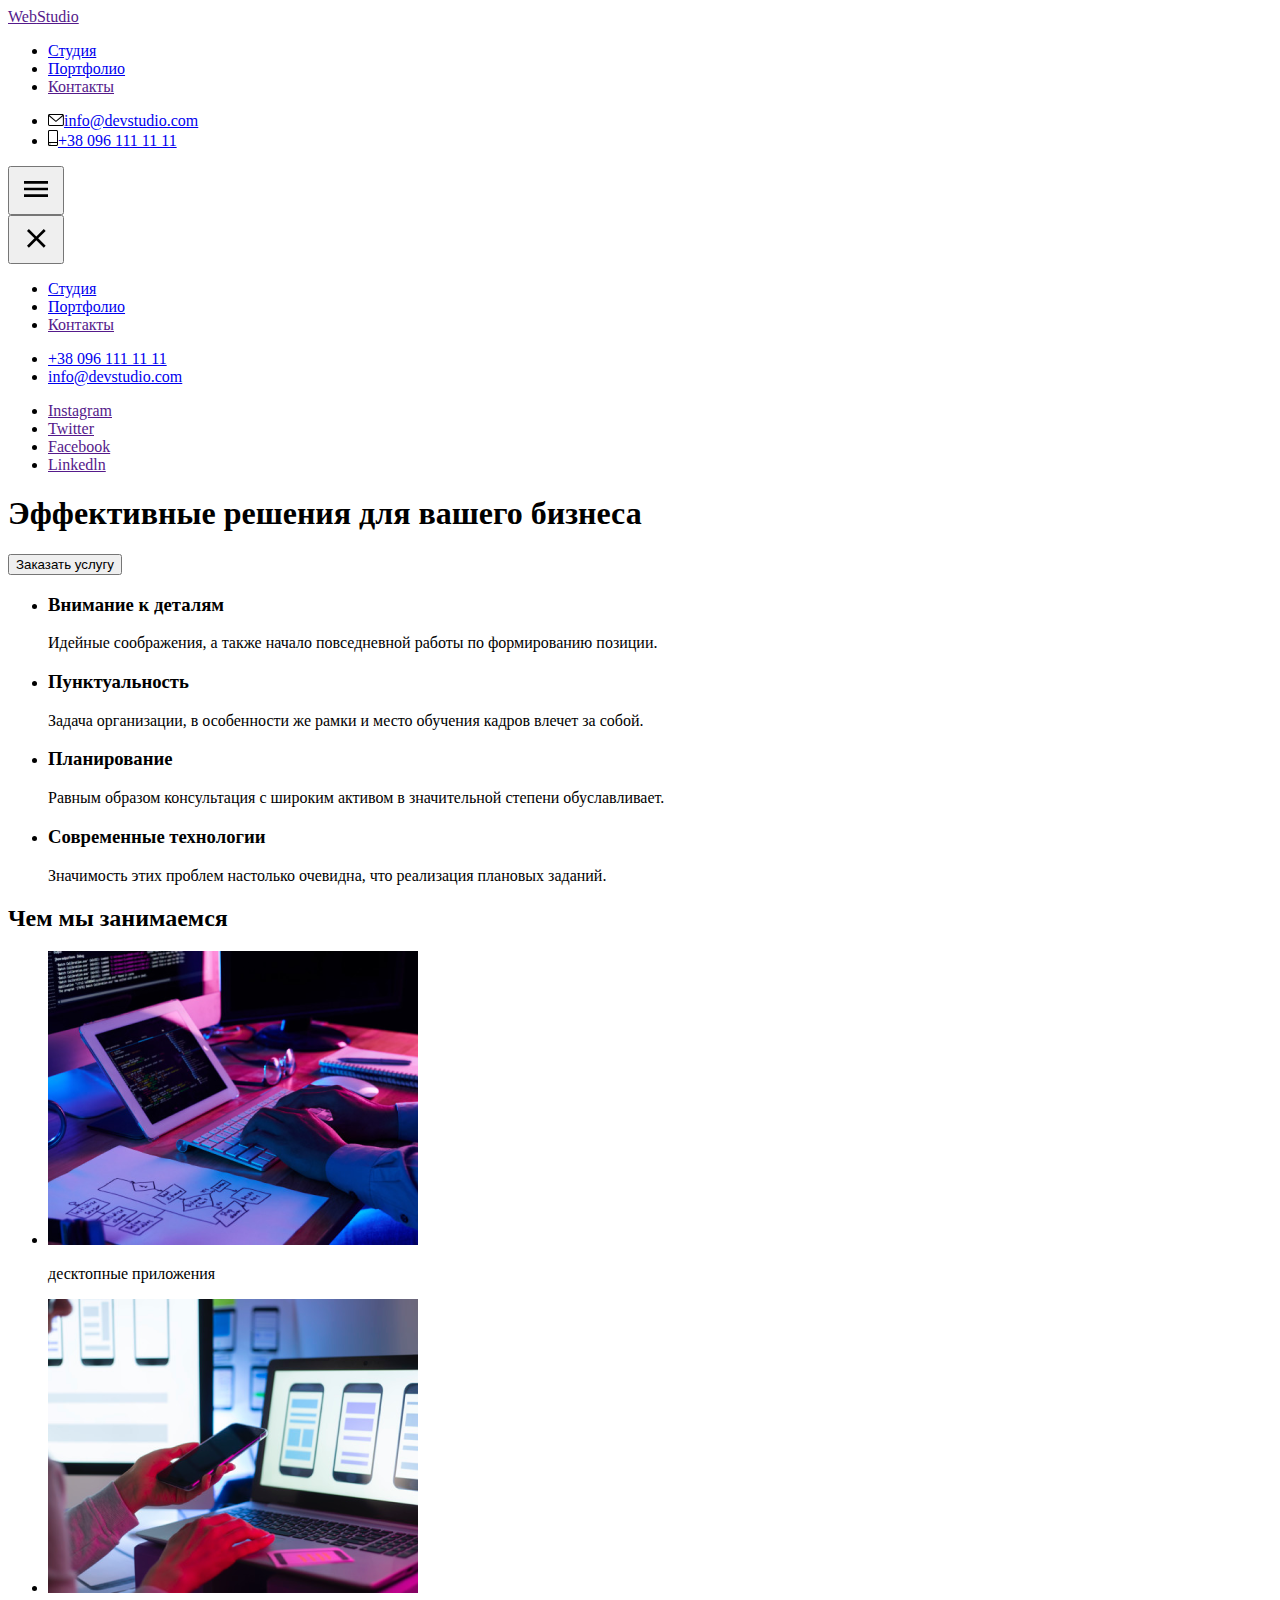
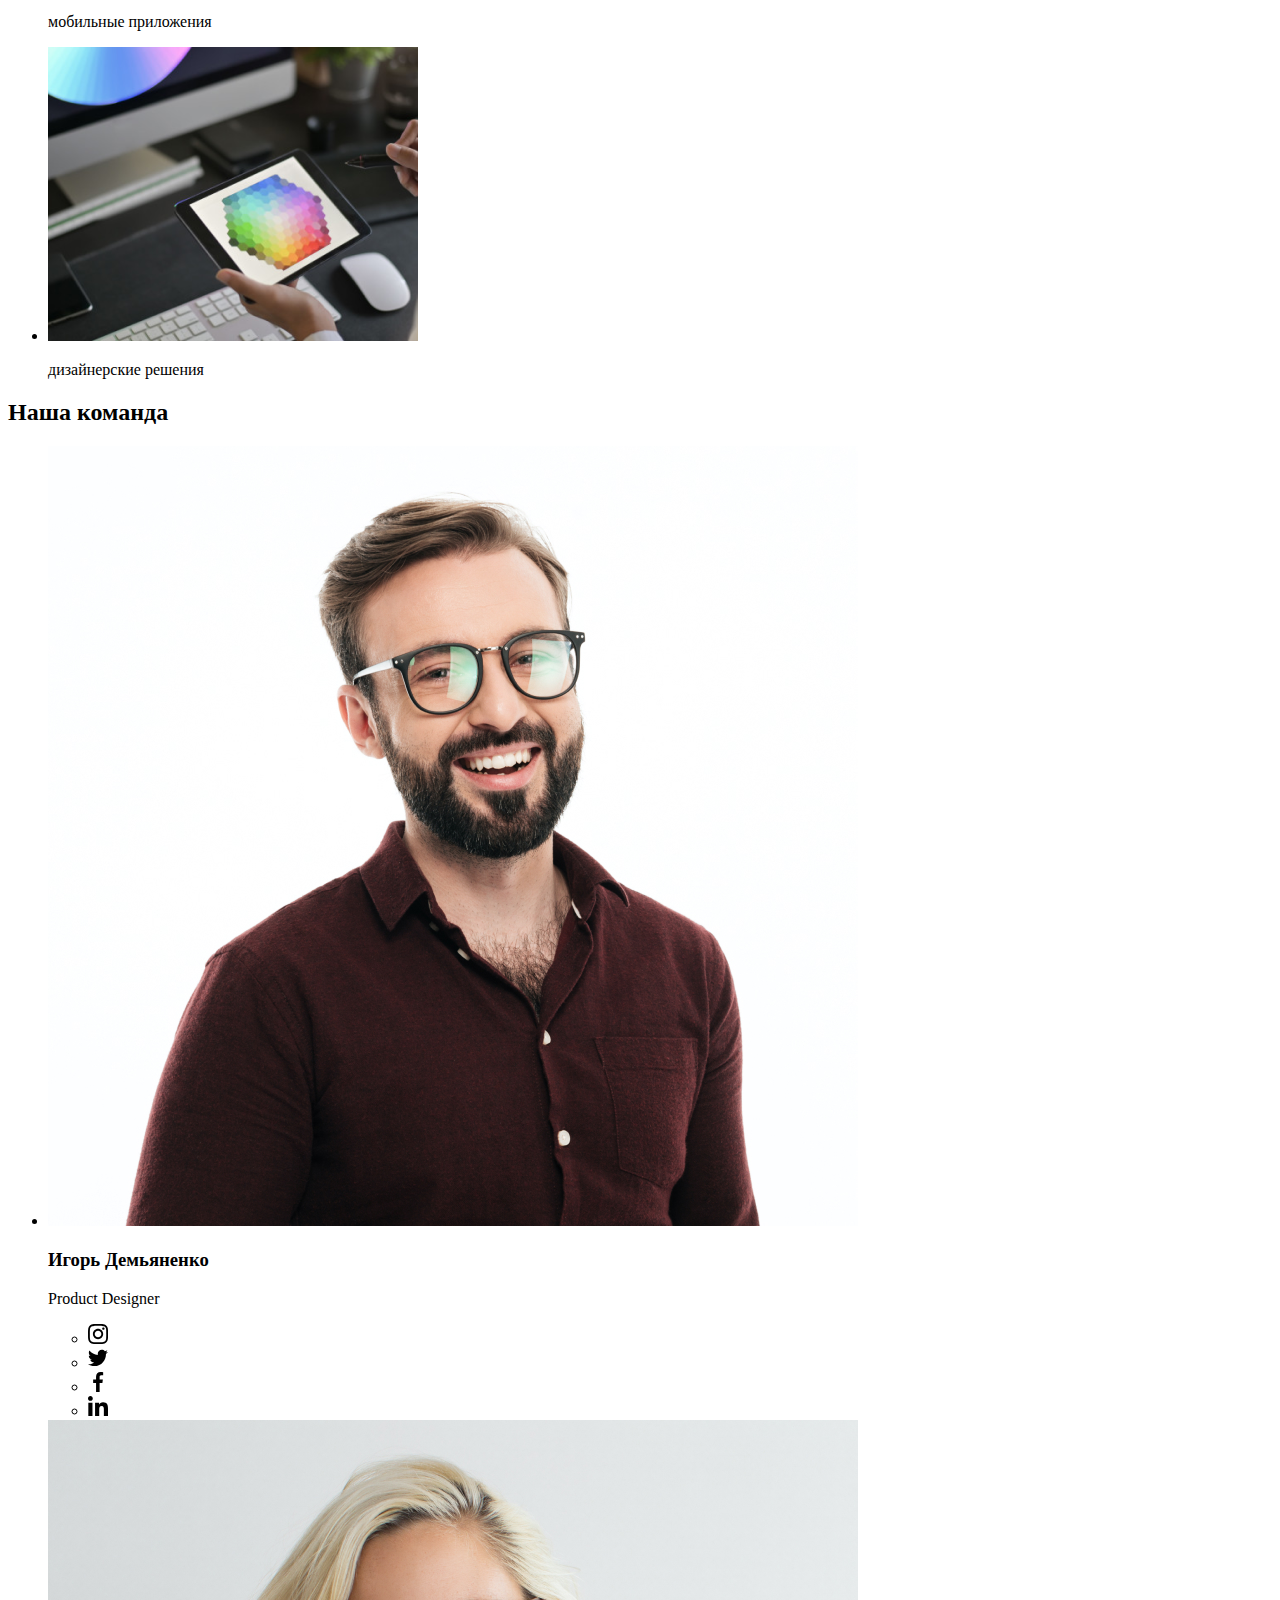
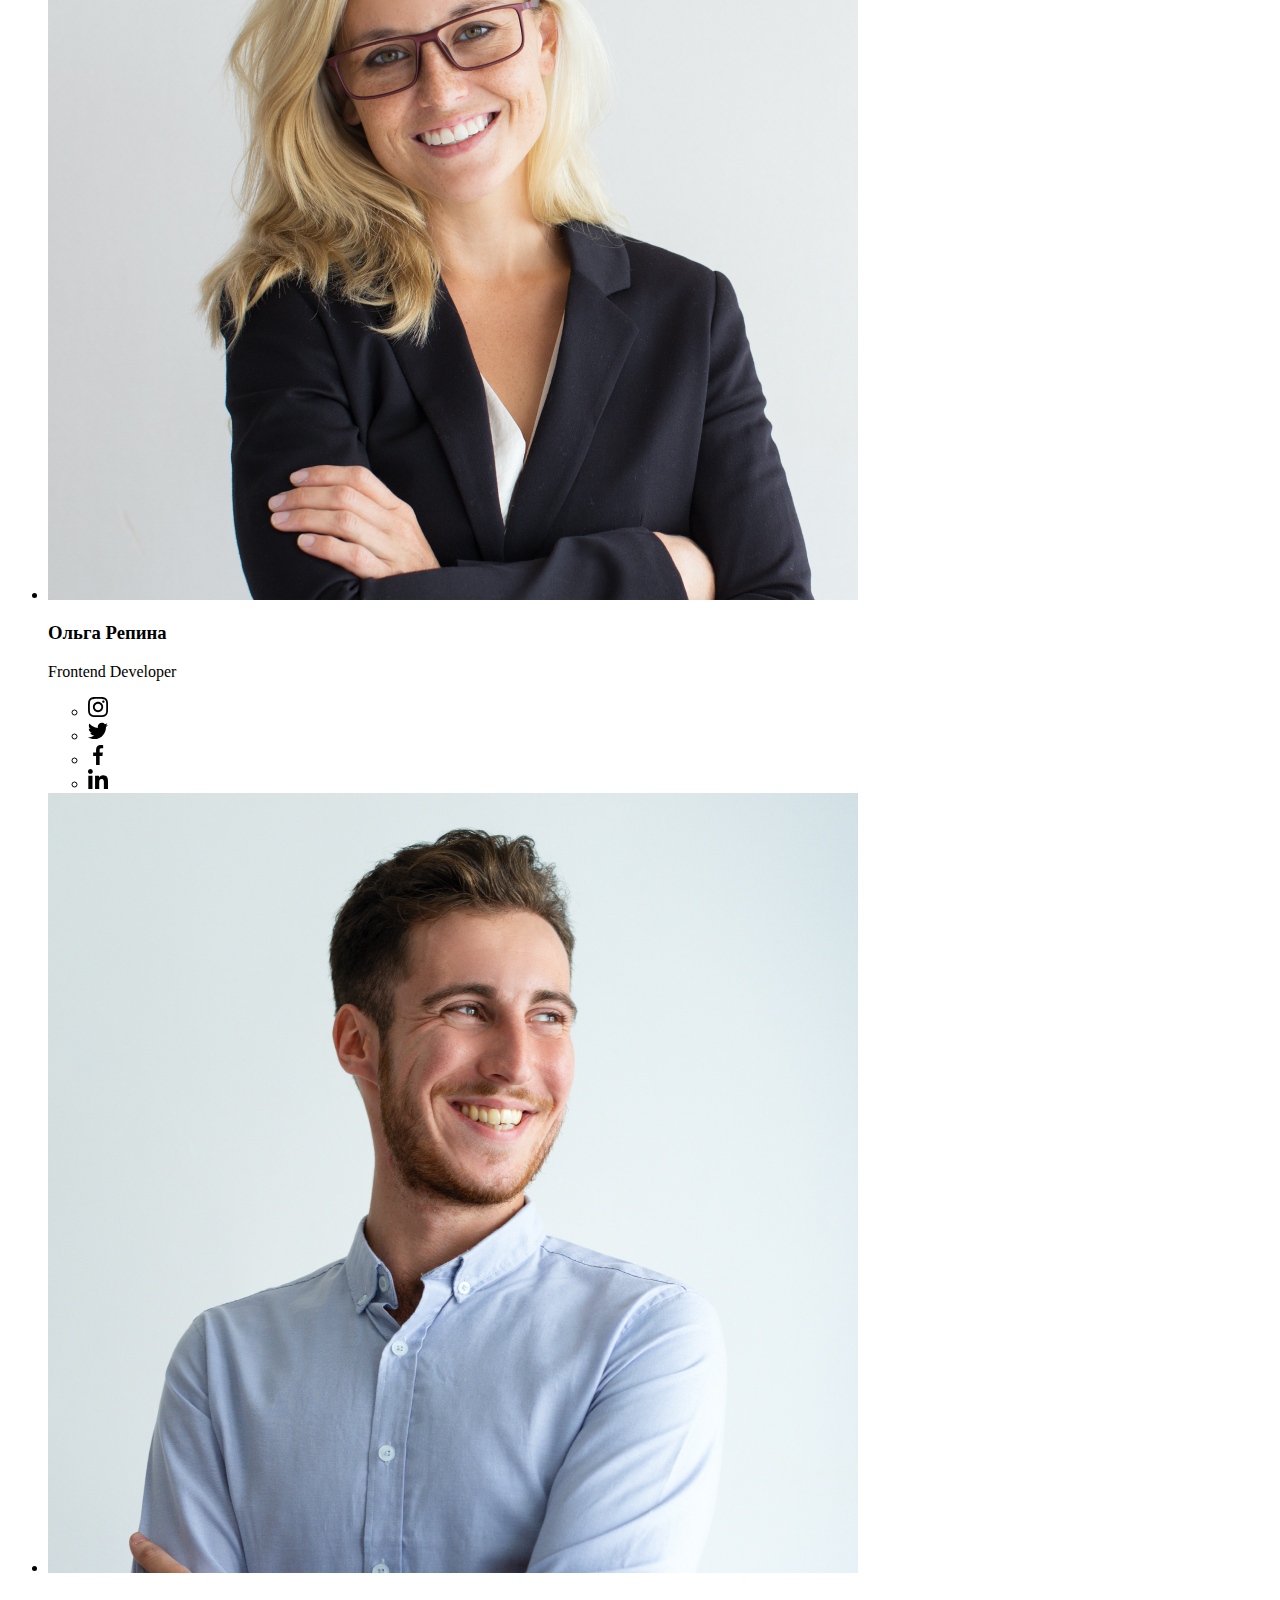
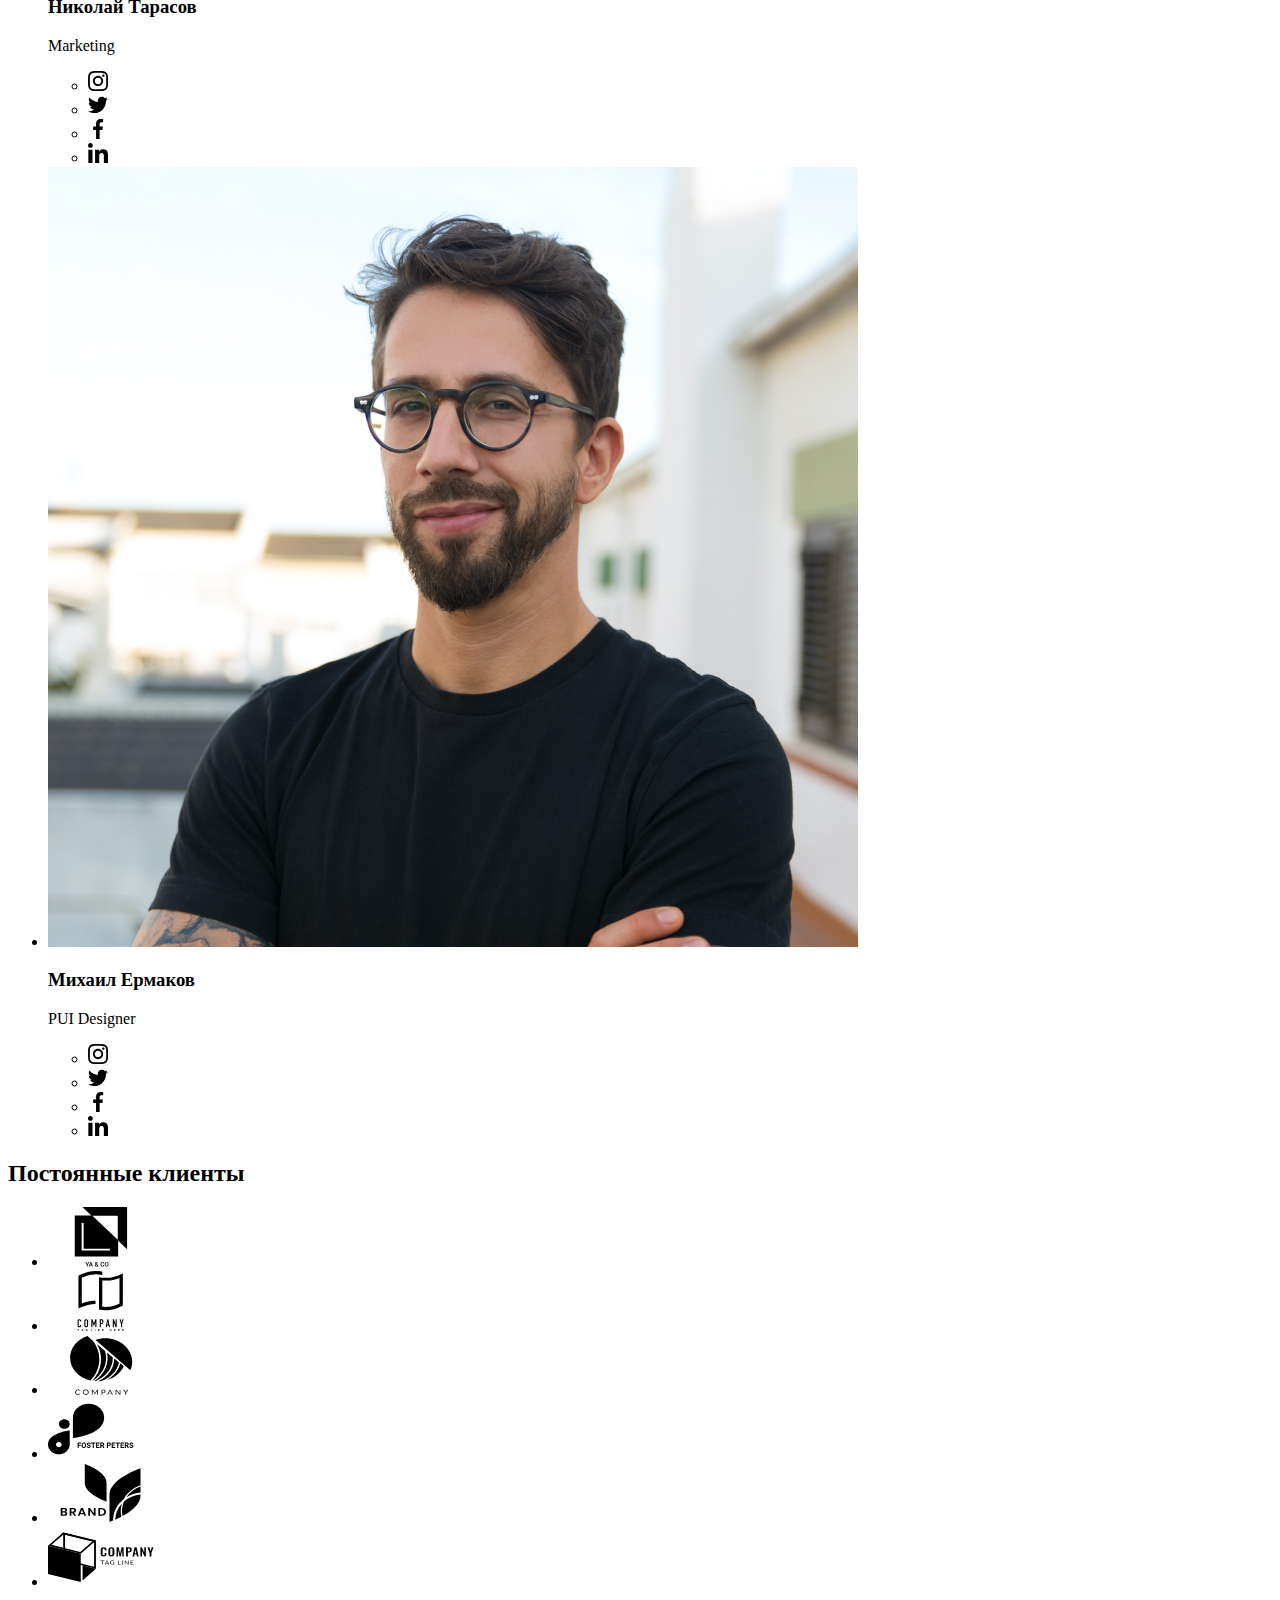
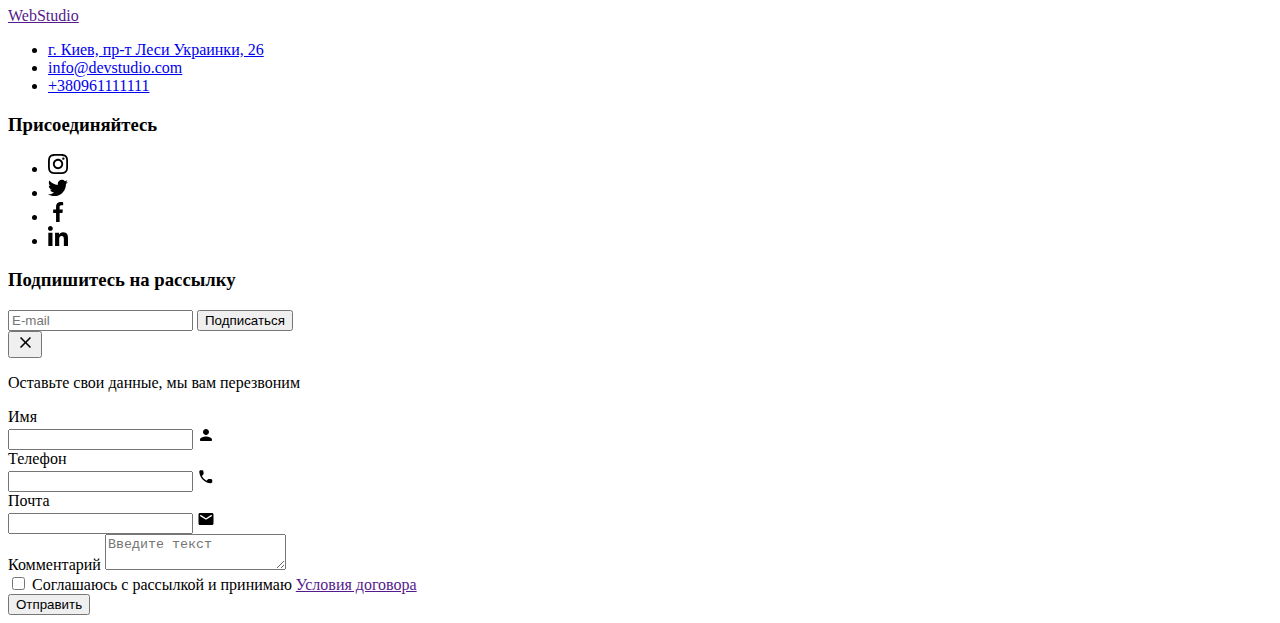
==== index.html @ 6227b09f "checked validator" ====
<!DOCTYPE html>
<html lang="ru">
<head>
    <meta charset="UTF-8">
    <meta http-equiv="X-UA-Compatible" content="IE=edge">
    <meta name="viewport" content="width=device-width, initial-scale=1.0">
    <link rel="preconnect" href="https://fonts.googleapis.com"> 
<link rel="preconnect" href="https://fonts.gstatic.com" crossorigin> 
    <title>Document</title>
    <link href="https://fonts.googleapis.com/css2?family=Raleway:wght@700&family=Roboto:wght@400;500;700;900&display=swap" rel="stylesheet">
    <link rel="stylesheet" href="https://cdnjs.cloudflare.com/ajax/libs/modern-normalize/1.1.0/modern-normalize.min.css" integrity="sha512-wpPYUAdjBVSE4KJnH1VR1HeZfpl1ub8YT/NKx4PuQ5NmX2tKuGu6U/JRp5y+Y8XG2tV+wKQpNHVUX03MfMFn9Q==" crossorigin="anonymous" referrerpolicy="no-referrer" />
    <link rel="stylesheet" href="./CSS/main.min.css">
</head>
<body>
    <header class="header">
        <div class="container">
        <nav class="site-nav">
    <a href="" class="logo-header"><span class="logo">Web</span><span class="logo1">Studio</span></a>
            <ul class="nav">   
            <li class="nav__item"><a href="./index.html" class="nav__link-current">Студия</a></li>
            <li class="nav__item"><a href="./portfolio.html" class="nav__link">Портфолио</a></li>
            <li class="nav__item"><a href="" class="nav__link">Контакты</a></li>
        </ul>
        </nav>
        <ul class="contacts">
            <li class="contacts__item">
            <a href="mailto:info@devstudio.com" class="contacts__link"> 
                <svg class="contacts__icon"  width="16" height="12">
                <use href="./IMG/symbol-defs.svg#icon-envelope">
                </use>
            </svg>info@devstudio.com</a>
        </li>
            <li class="contacts__item">
                <a href="tel:+380961111111" class="contacts__link"> 
                    <svg class="contacts__icon"  width="10" height="16">
                    <use href="./IMG/symbol-defs.svg#icon-smartphone">
                    </use>
                </svg>+38 096 111 11 11</a>
            </li>
        </ul>


        <button type="button" class="mob-btn menu-open-btn">
            <svg width="40" height="40">
            
<use  href="./IMG/symbol-defs.svg#icon-menu_40px"></use>
            </svg>
        </button>
        <div class="mob-menu is-hidden">
            <div class="container">
            <button type="button" class="mob-btn menu-close-btn">
           <svg width="40" height="40">
            <use  href="./IMG/symbol-defs.svg#icon-close_40px"></use>
            </svg>
            </button>
            <ul class="mob-nav">   
            <li class="mob-nav-item"><a href="./index.html" class="mob-nav-link link">Студия</a></li>
            <li class="mob-nav-item"><a href="./portfolio.html" class="mob-nav-link link">Портфолио</a></li>
            <li class="mob-nav-item"><a href="" class="mob-nav-link link">Контакты</a></li>
        </ul>
        <ul class="mob-contacts">
            <li class="mob-contacts-item">
                <a href="tel:+380961111111" class="mob-contacts-tel link"> 
                    +38 096 111 11 11</a>
            </li>
             <li class="mob-contacts-item">
            <a href="mailto:info@devstudio.com" class="mob-contacts-mail link"> 
                info@devstudio.com</a>
        </li>
        </ul>
           <ul class="mob-social">
            <li class="mob-social-item"><a class="mob-social-link" href="">Instagram</a></li>
            <li class="mob-social-item"><a class="mob-social-link" href="">Twitter</a></li>
            <li class="mob-social-item"><a class="mob-social-link" href="">Facebook</a></li>
            <li class="mob-social-item"><a class="mob-social-link" href="">Linkedln</a></li>
          </ul>
        </div>
        </div>
        </div>
       

       
        
        
        
    </header>


    <main>


    <section class="hero background">
        <div class="container">
        <h1 class="hero-title">Эффективные решения для вашего бизнеса</h1>
        <button type="button" class="button" data-modal-open>Заказать услугу</button>
        </div>
    </section>


    <section class="section-solutions">
        <div class="container">
        <ul class="solutionspar">
            <li class="item icon-antenna"><h3 class="solutions-title">Внимание к деталям</h3>
            <p class="solutions-text">Идейные соображения, а также начало повседневной работы по формированию позиции.</p></li>
            <li class="item icon-clock"><h3 class="solutions-title">Пунктуальность</h3>
            <p class="solutions-text">Задача организации, в особенности же рамки и место обучения кадров влечет за собой.</p></li>
            <li class="item icon-diagramma"><h3 class="solutions-title">Планирование</h3>
            <p class="solutions-text">Равным образом консультация с широким активом в значительной степени обуславливает.</p></li>
            <li class="item icon-austronaut"><h3 class="solutions-title">Современные технологии</h3>
            <p class="solutions-text">Значимость этих проблем настолько очевидна, что реализация плановых заданий.</p></li>
        </ul>
        </div>
        </section>
        <section class="section-whatwedo">
            <div class="container">
        <h2 class="section-title">Чем мы занимаемся</h2>
        <ul class="whatwedo">
            <li class="item">
                <div class="thumb-whatwedo"><img src="./IMG/box1.png" alt="комп">
                    <p class="photo-sign">десктопные приложения</p>
                </div>
            </li>
            <li class="item">
                <div class="thumb-whatwedo"><img src="./IMG/box2.png" alt="моб">
                    <p class="photo-sign">мобильные приложения</p>
                </div>
            </li>
            <li class="item">
                <div class="thumb-whatwedo"><img src="./IMG/img.png" alt="айпад">
                    <p class="photo-sign">дизайнерские решения</p>
                </div>
            </li>
        </ul>
        </div>        
        </section>


    <section class="team">
        <div class="container">            
        <h2 class="section-title">Наша команда</h2>
        <ul class="team-list">
            <li class="cards"><img src="./IMG/img.jpg" alt="man"><div class="team-underline"><h3 class="upperphotounderline">Игорь Демьяненко</h3>
            <p class="bottomphotounderline insta">Product Designer</p>
            <ul class="social-info">
                <li class="social"><a href="" class="social-link link">
                    <svg class="icons"  width="20" height="20">
                    <use href="./IMG/symbol-defs.svg#icon-instagram"></use>
                    </svg>
                </a></li>
                <li class="social"><a href="" class="social-link link">
                    <svg class="icons"  width="20" height="20">
                    <use href="./IMG/symbol-defs.svg#icon-twitter"></use>
                    </svg></a></li>
                <li class="social"><a href="" class="social-link link">
                    <svg class="icons"  width="20" height="20">
                    <use href="./IMG/symbol-defs.svg#icon-facebook"></use>
                    </svg></a></li>
                <li class="social"><a href="" class="social-link link">
                    <svg class="icons"  width="20" height="20">
                    <use href="./IMG/symbol-defs.svg#icon-linkedin"></use>
                    </svg></a></li>
            </ul>
            
        </div>
    </li>
            <li class="cards"><img src="./IMG/img-2.jpg" alt="woman"><div class="team-underline"><h3 class="upperphotounderline">Ольга Репина</h3>
            <p class="bottomphotounderline">Frontend Developer</p>
                <ul class="social-info">
                    <li class="social"><a href="" class="social-link link">
                        <svg class="icons" width="20" height="20">
                        <use href="./IMG/symbol-defs.svg#icon-instagram"></use>
                        </svg></a></li>
                    <li class="social"><a href="" class="social-link link"><svg class="icons" width="20" height="20">
                        <use href="./IMG/symbol-defs.svg#icon-twitter"></use>
                        </svg></a></li>
                    <li class="social"><a href="" class="social-link link"><svg class="icons" width="20" height="20">
                        <use href="./IMG/symbol-defs.svg#icon-facebook"></use>
                        </svg></a></li>
                    <li class="social"><a href="" class="social-link link"><svg class="icons" width="20" height="20">
                        <use href="./IMG/symbol-defs.svg#icon-linkedin"></use>
                        </svg></a></li>
                </ul>
            </div></li>
            <li class="cards"><img src="./IMG/img-3.jpg" alt="man2"><div class="team-underline"><h3 class="upperphotounderline">Николай Тарасов</h3>
            <p class="bottomphotounderline">Marketing</p>
            <ul class="social-info">
                <li class="social"><a href="" class="social-link link">
                    <svg class="icons" width="20" height="20">
                    <use href="./IMG/symbol-defs.svg#icon-instagram"></use>
                    </svg>
                </a></li>
                <li class="social"><a href="" class="social-link link"><svg class="icons" width="20" height="20">
                    <use href="./IMG/symbol-defs.svg#icon-twitter"></use>
                    </svg></a></li>
                <li class="social"><a href="" class="social-link link"><svg class="icons" width="20" height="20">
                    <use href="./IMG/symbol-defs.svg#icon-facebook"></use>
                    </svg></a></li>
                <li class="social"><a href="" class="social-link link"><svg class="icons" width="20" height="20">
                    <use href="./IMG/symbol-defs.svg#icon-linkedin"></use>
                    </svg></a></li>
            </ul>
        </div></li>
            <li class="cards"><img src="./IMG/img-4.jpg" alt="man3"><div class="team-underline"><h3 class="upperphotounderline">Михаил Ермаков</h3>
            <p class="bottomphotounderline">PUI Designer</p>
            <ul class="social-info">
                <li class="social"><a href="" class="social-link link">
                    <svg class="icons" width="20" height="20">
                    <use href="./IMG/symbol-defs.svg#icon-instagram">
                    </use>
                    </svg>
                </a></li>
                <li class="social"><a href="" class="social-link link">
                    <svg class="icons" width="20" height="20">
                    <use href="./IMG/symbol-defs.svg#icon-twitter"></use>
                    </svg></a></li>
                <li class="social"><a href="" class="social-link link">
                    <svg class="icons" width="20" height="20">
                    <use href="./IMG/symbol-defs.svg#icon-facebook"></use>
                    </svg></a></li>
                <li class="social"><a href="" class="social-link link">
                    <svg class="icons" width="20" height="20">
                    <use href="./IMG/symbol-defs.svg#icon-linkedin"></use>
                    </svg></a></li>
            </ul>
        </div></li>
        </ul>
        </div>
    </section>


    <section class="clients">
        <div class="container">
            <h2 class="section-title">Постоянные клиенты</h2>
            <ul class="clients-info">
                <li class="clients-logo"><a href="" class="clients-link">
                    <svg class="clients-icons"  width="106" height="60">
                    <use href="./IMG/symbol-defs.svg#icon-company1"></use>
                    </svg>
                </a></li>
                <li class="clients-logo"><a href="" class="clients-link">
                    <svg class="clients-icons"  width="106" height="60">
                    <use href="./IMG/symbol-defs.svg#icon-company2"></use>
                    </svg>
                </a></li>
                <li class="clients-logo"><a href="" class="clients-link">
                    <svg class="clients-icons"  width="106" height="60">
                    <use href="./IMG/symbol-defs.svg#icon-company3"></use>
                    </svg>
                </a></li>
                <li class="clients-logo"><a href="" class="clients-link">
                    <svg class="clients-icons"  width="106" height="60">
                    <use href="./IMG/symbol-defs.svg#icon-company4"></use>
                    </svg>
                </a></li>
                <li class="clients-logo"><a href="" class="clients-link">
                    <svg class="clients-icons"  width="106" height="60">
                    <use href="./IMG/symbol-defs.svg#icon-company5"></use>
                    </svg>
                </a></li>
                <li class="clients-logo"><a href="" class="clients-link">
                    <svg class="clients-icons"  width="106" height="60">
                    <use href="./IMG/symbol-defs.svg#icon-company6"></use>
                    </svg>
                </a></li>
            </ul>
        </div>
    </section>


    </main>


    <footer class="footer">
        <div class="container">
            <div class="container-tab">
            <div class="container-mob">
            <div class="adress">
    <a href="" class="footer-logo"><span class="logo">Web</span><span class="logo2">Studio</span></a>
            <ul class="footercontacts">
                <li class="footercontacts__item"><a href="https://g.page/stamp-capital?share" target="_blank" class="footercontacts__connect footercontacts--streetadres">г. Киев, пр-т Леси Украинки, 26</a></li>
                <li class="footercontacts__item"><a href="mailto:info@devstudio.com" class="footercontacts__connect">info@devstudio.com</a></li>
                <li class="footercontacts__item"><a href="tel:+380961111111" class="footercontacts__connect">+380961111111</a></li>
            </ul>
        </div>
        <div class="footer-join">
        <h3 class="footer-title">Присоединяйтесь</h3>
        <ul class="soc">
            <li class="soc__footer"><a href="" class="soc__link link">
                <svg class="soc__icons" width="20" height="20">
                <use href="./IMG/symbol-defs.svg#icon-instagram"></use>
                </svg>
            </a></li>
            <li class="soc__footer"><a href="" class="soc__link link">
                <svg class="soc__icons" width="20" height="20">
                <use href="./IMG/symbol-defs.svg#icon-twitter"></use>
                </svg></a></li>
            <li class="soc__footer"><a href="" class="soc__link link">
                <svg class="soc__icons" width="20" height="20">
                <use href="./IMG/symbol-defs.svg#icon-facebook"></use>
                </svg></a></li>
            <li class="soc__footer"><a href="" class="soc__link link">
                <svg class="soc__icons" width="20" height="20">
                <use href="./IMG/symbol-defs.svg#icon-linkedin"></use>
                </svg></a>
            </li>
        </ul>
        </div>
        </div>
            <div class="footer-submit">
                <h3 class="footer-title">Подпишитесь на рассылку</h3>
                <form class="footer-form">
            <label for="email"></label>
            <input type="email" name="user-email" class="footer-submit__email" id="email" placeholder="E-mail">
            <button type="submit" class="footer-submit__button">Подписаться</button>
        
           </form>
        </div>
        </div>

        </div>
        


    </footer>

    
    <div class="backdrop is-hidden" data-modal>
    <div class="modal">
        <button type="button" class="button-modal-close"  data-modal-close>        
              <svg  width="18" height="18">
                    <use href="./IMG/symbol-defs.svg#icon-close-black-18dp">
                    </use>
                    </svg>
                </button>
                <p class="modal-title">Оставьте свои данные, мы вам перезвоним</p>
                <form class="userdata">
                    <div class="modal-field">
                        <label for="name" class="modal-label" >Имя</label>
                        <div class="input-field"><input type="text" class="modal-input" name="user-name" id="name" >
                    <svg class="input-icon" width="18" height="18" >
                        <use href="./IMG/symbol-defs.svg#icon-person-black">
                        </use>
                    </svg>
                </div>    
                        
                
                    
                </div>
                    <div class="modal-field">
                        <label for="tel" class="modal-label">Телефон</label>
                        <div class="input-field"><input type="tel" class="modal-input" name="user-tel" id="tel">
                    <svg class="input-icon" width="18" height="18">
                         <use href="./IMG/symbol-defs.svg#icon-phone-black">
                        </use>
                    </svg></div>
                    
                </div>
                    <div class="modal-field">
                        <label for="user-email" class="modal-label">Почта</label>
                        <div class="input-field"> <input type="email" class="modal-input" name="user-email" id="user-email">
                    <svg class="input-icon" width="18" height="18">
                         <use href="./IMG/symbol-defs.svg#icon-email-black">
                        </use>
                    </svg></div>
                   
                </div>
                <div class="modal-field comment">
                    <label for="user-text" class="modal-label">Комментарий</label>
                    <textarea name="user-text"  class="modal-comments" id="user-text" placeholder="Введите текст"></textarea>
                </div>

                <div class="checkbox-field">
                        <label for="policy">
                            <input type="checkbox" 
                            name="policy" 
                            value="true"
                            class="checkbox visually-hidden"
                            id="policy">
                            <span class="policy-text">Соглашаюсь с рассылкой и принимаю <a href="" class="policy-terms">Условия договора</a></span> 
                        </label>
                </div>
                    <button type="submit" class="modal-button">Отправить</button>
                    </form>

    </div>
</div>
<script src="./js/modal.js"></script>
<script src="./js/menu1.js"></script>
</body>
</html>
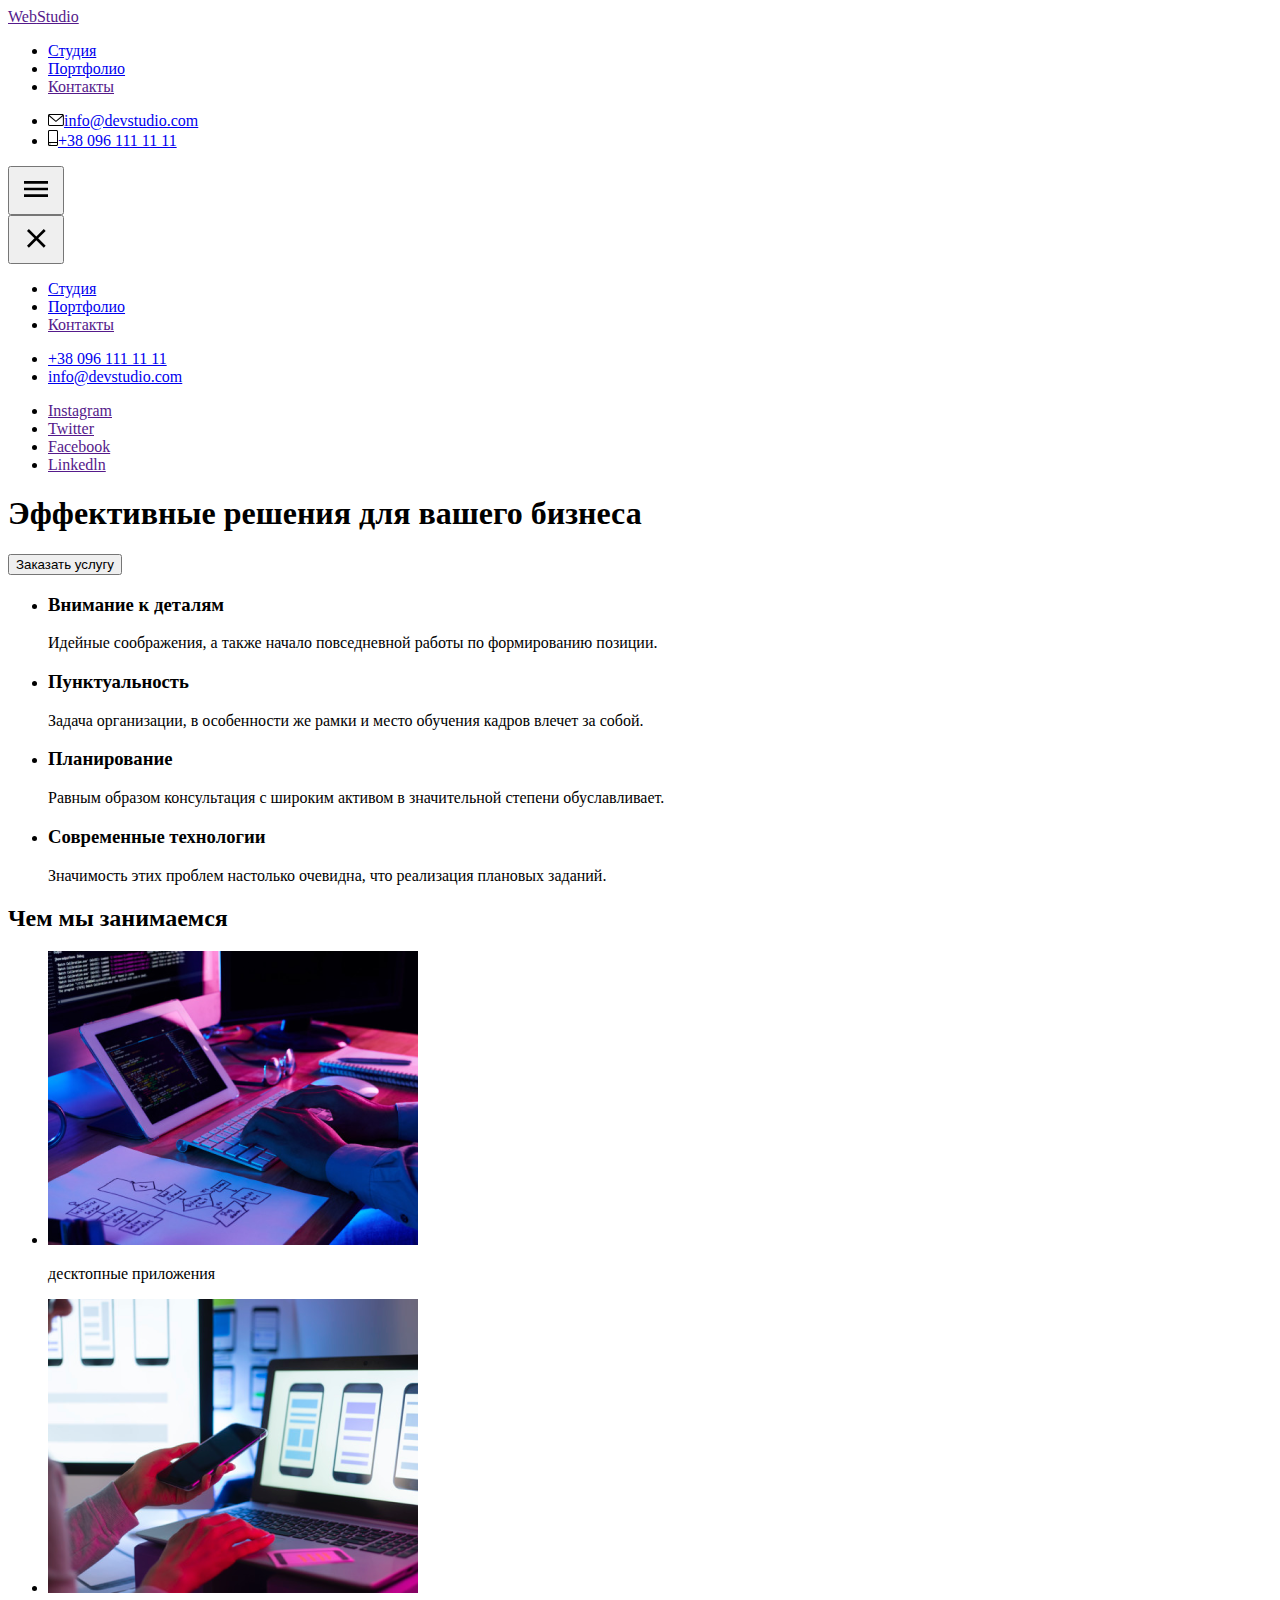
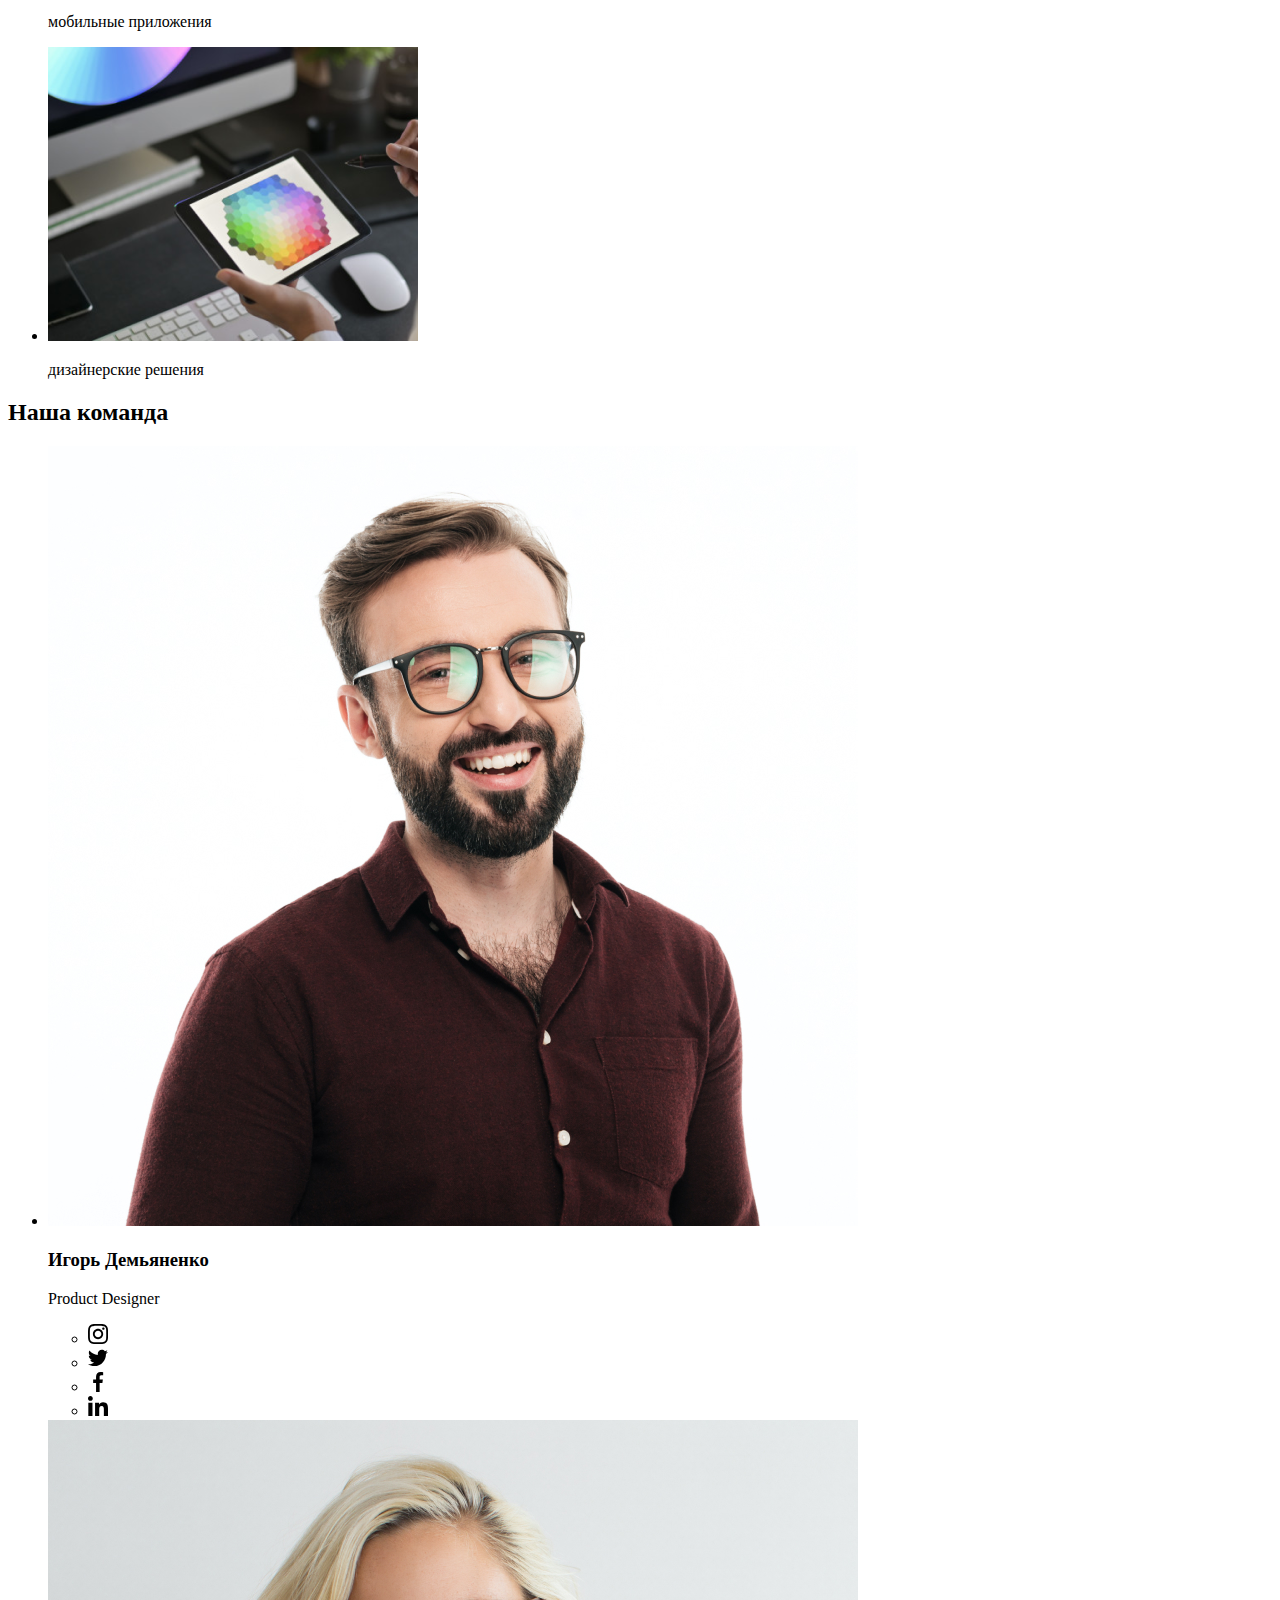
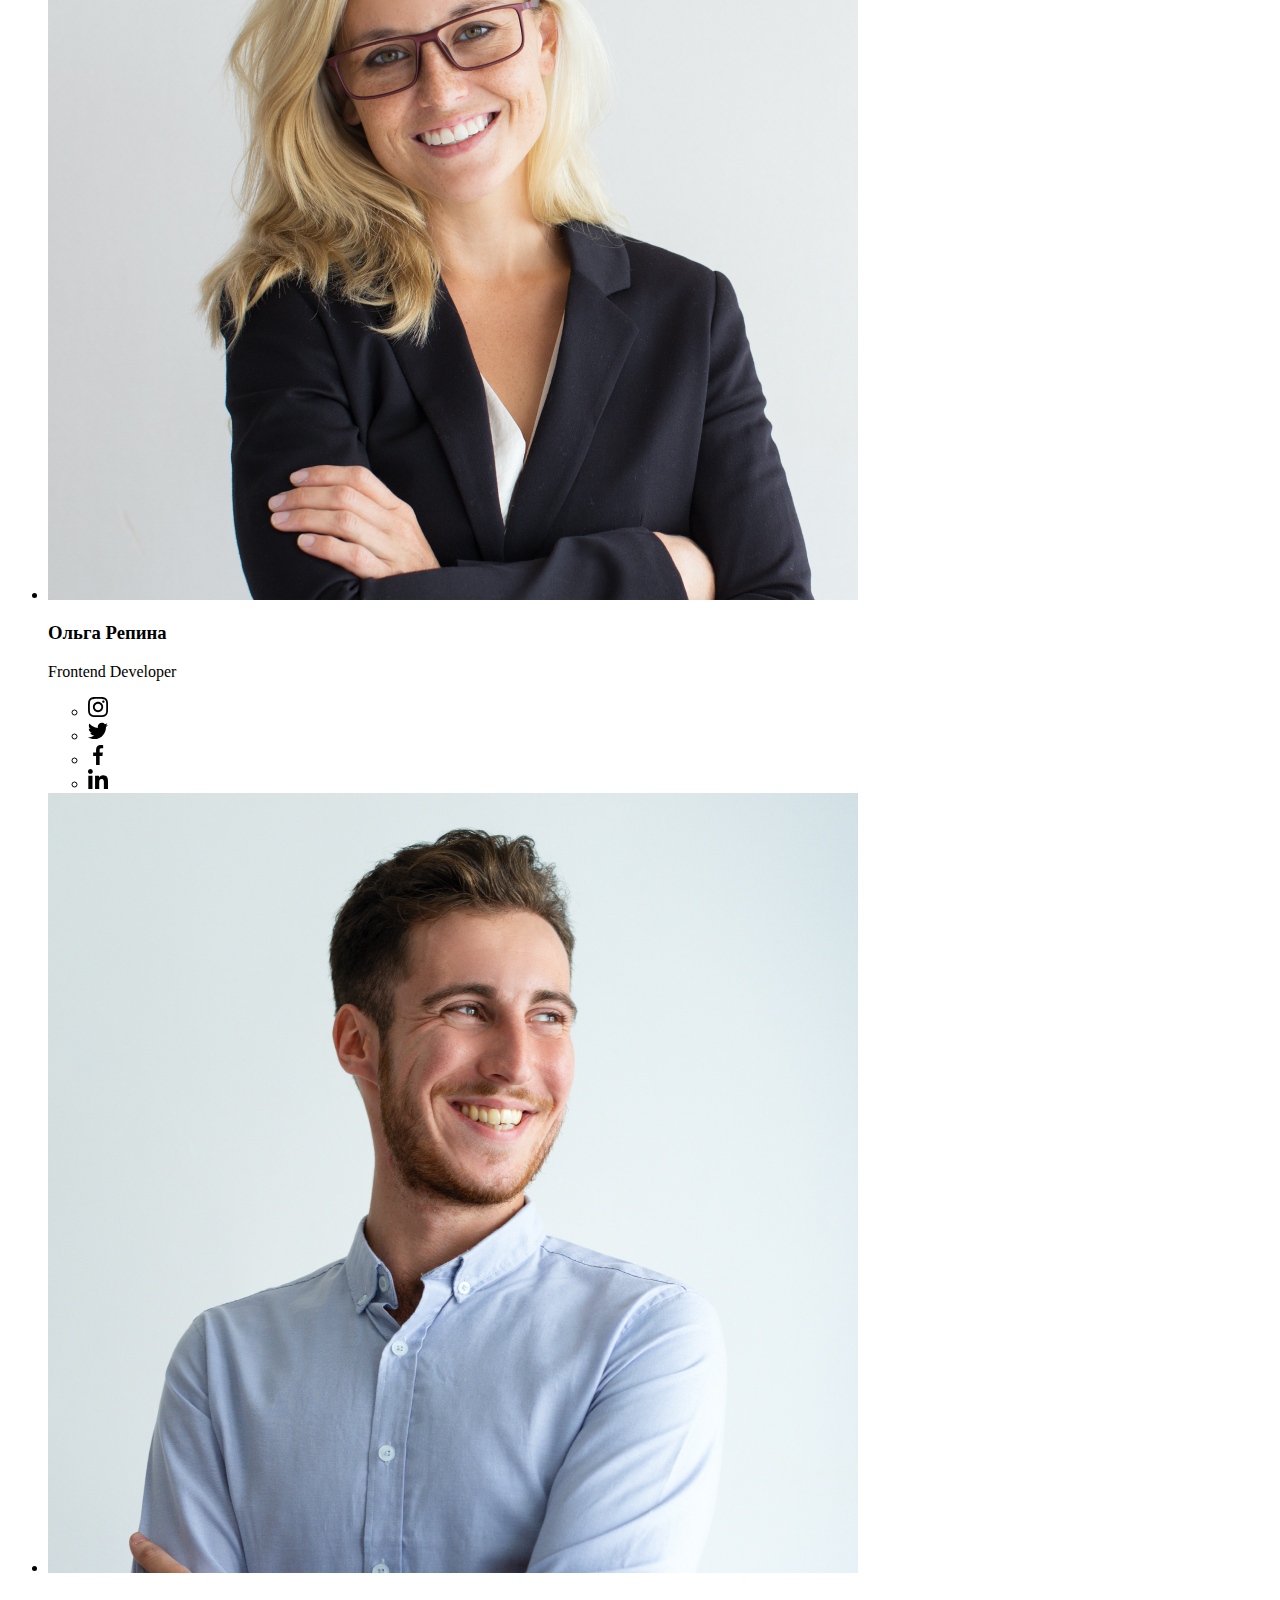
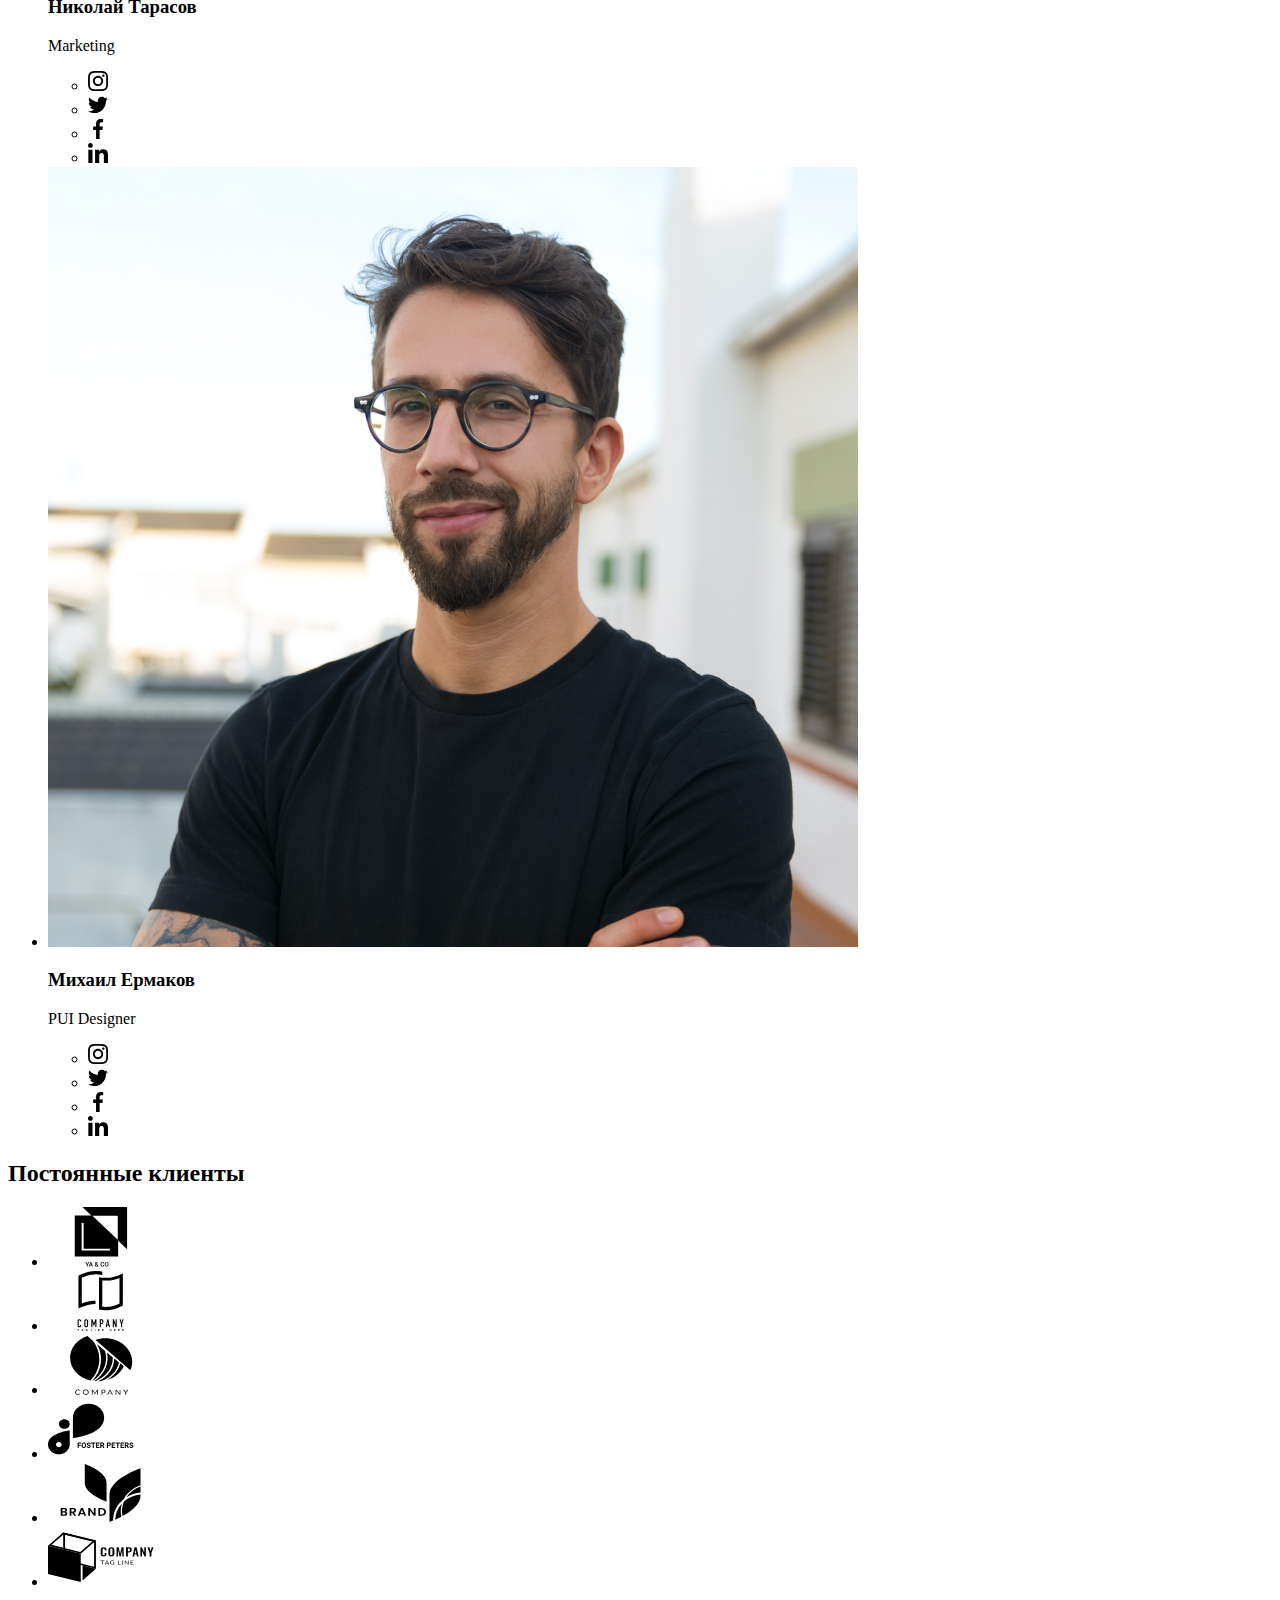
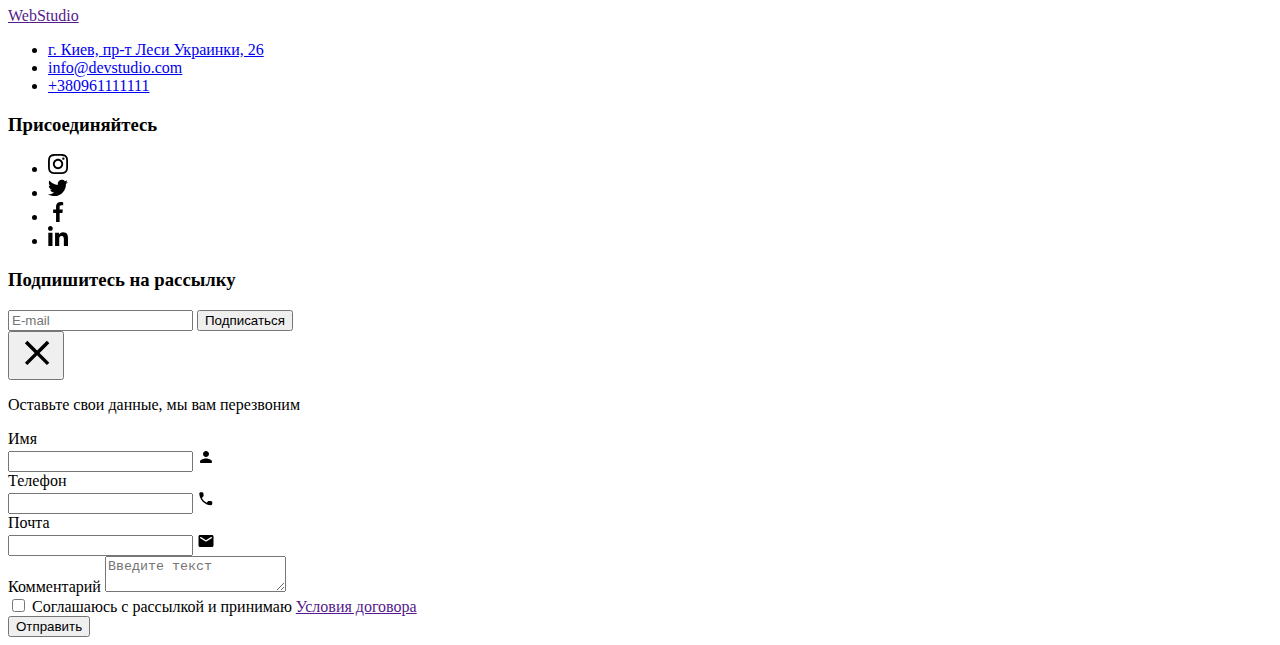
==== commit af2a762d: "fixed modal close button" ====
--- a/index.html
+++ b/index.html
@@ -327,7 +327,7 @@
     <div class="backdrop is-hidden" data-modal>
     <div class="modal">
         <button type="button" class="button-modal-close"  data-modal-close>        
-              <svg  width="18" height="18">
+              <svg  class="button-close-icon"width="40" height="40">
                     <use href="./IMG/symbol-defs.svg#icon-close-black-18dp">
                     </use>
                     </svg>
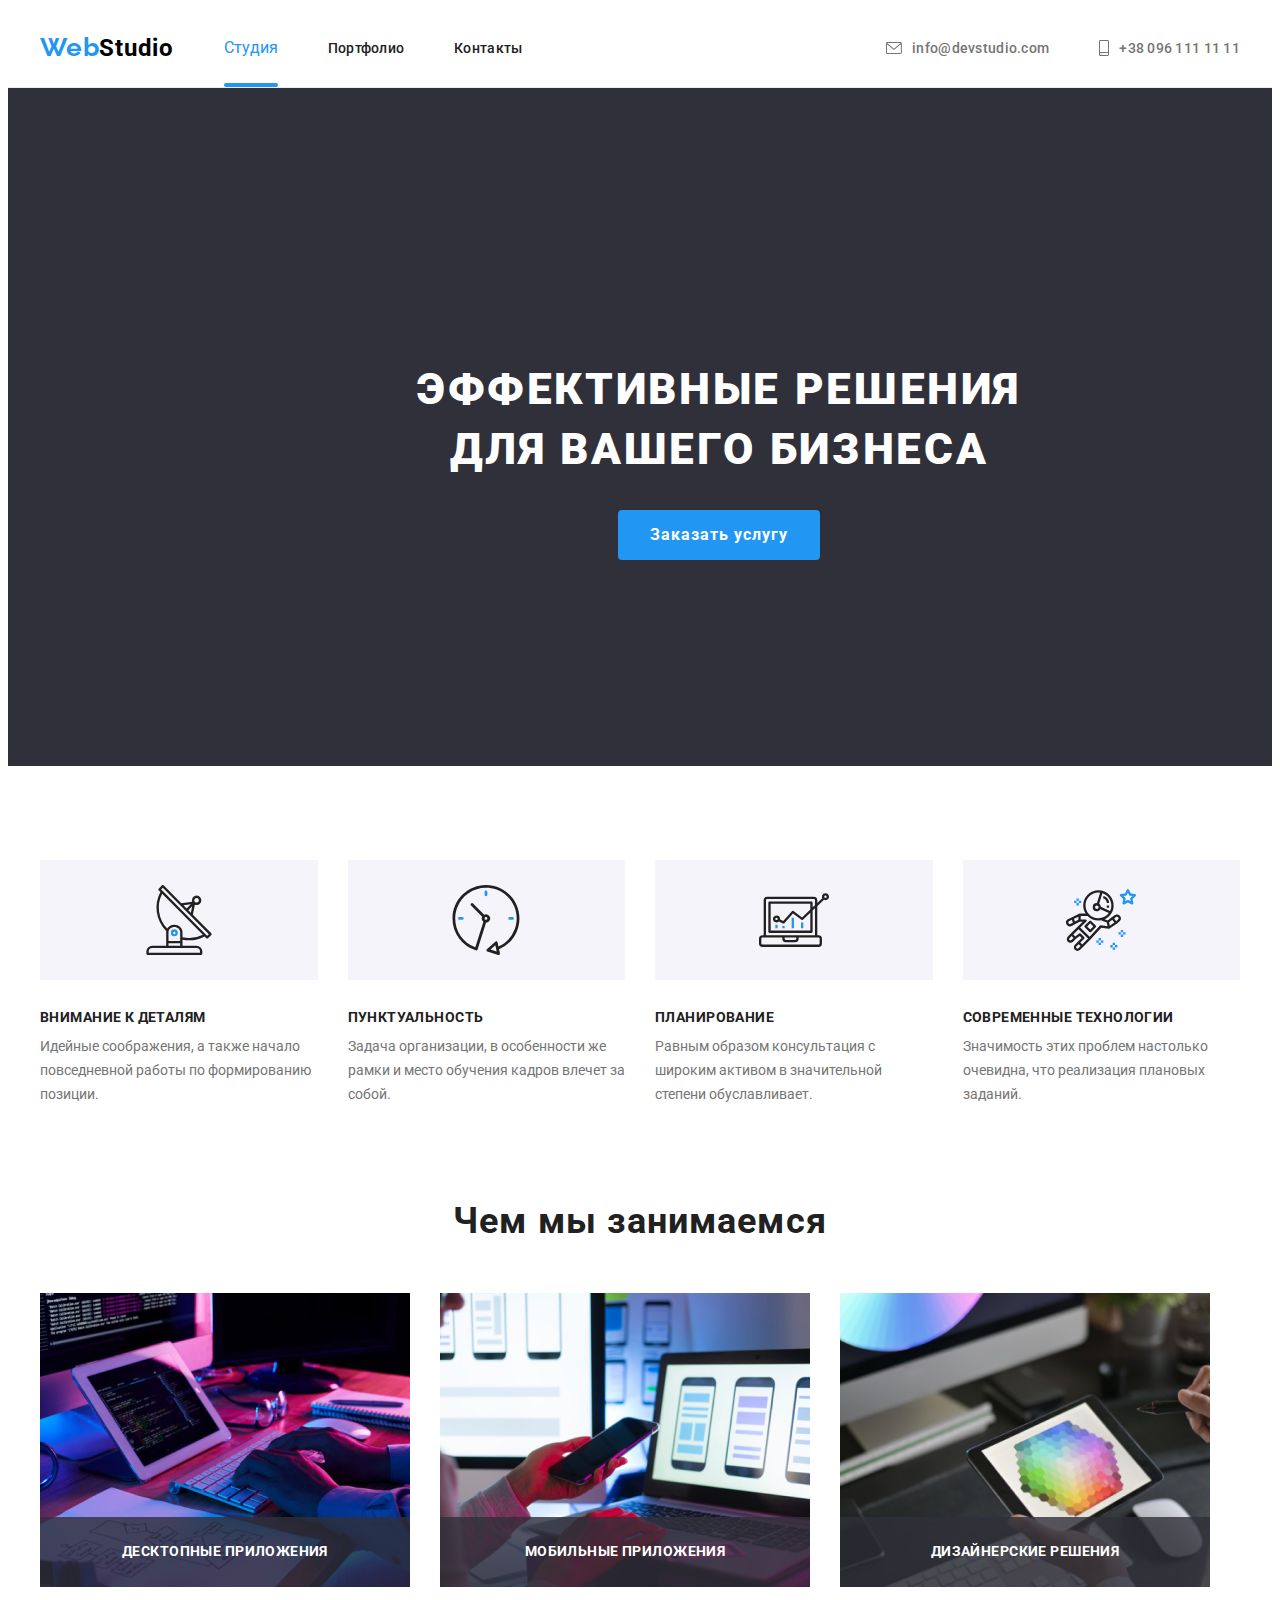
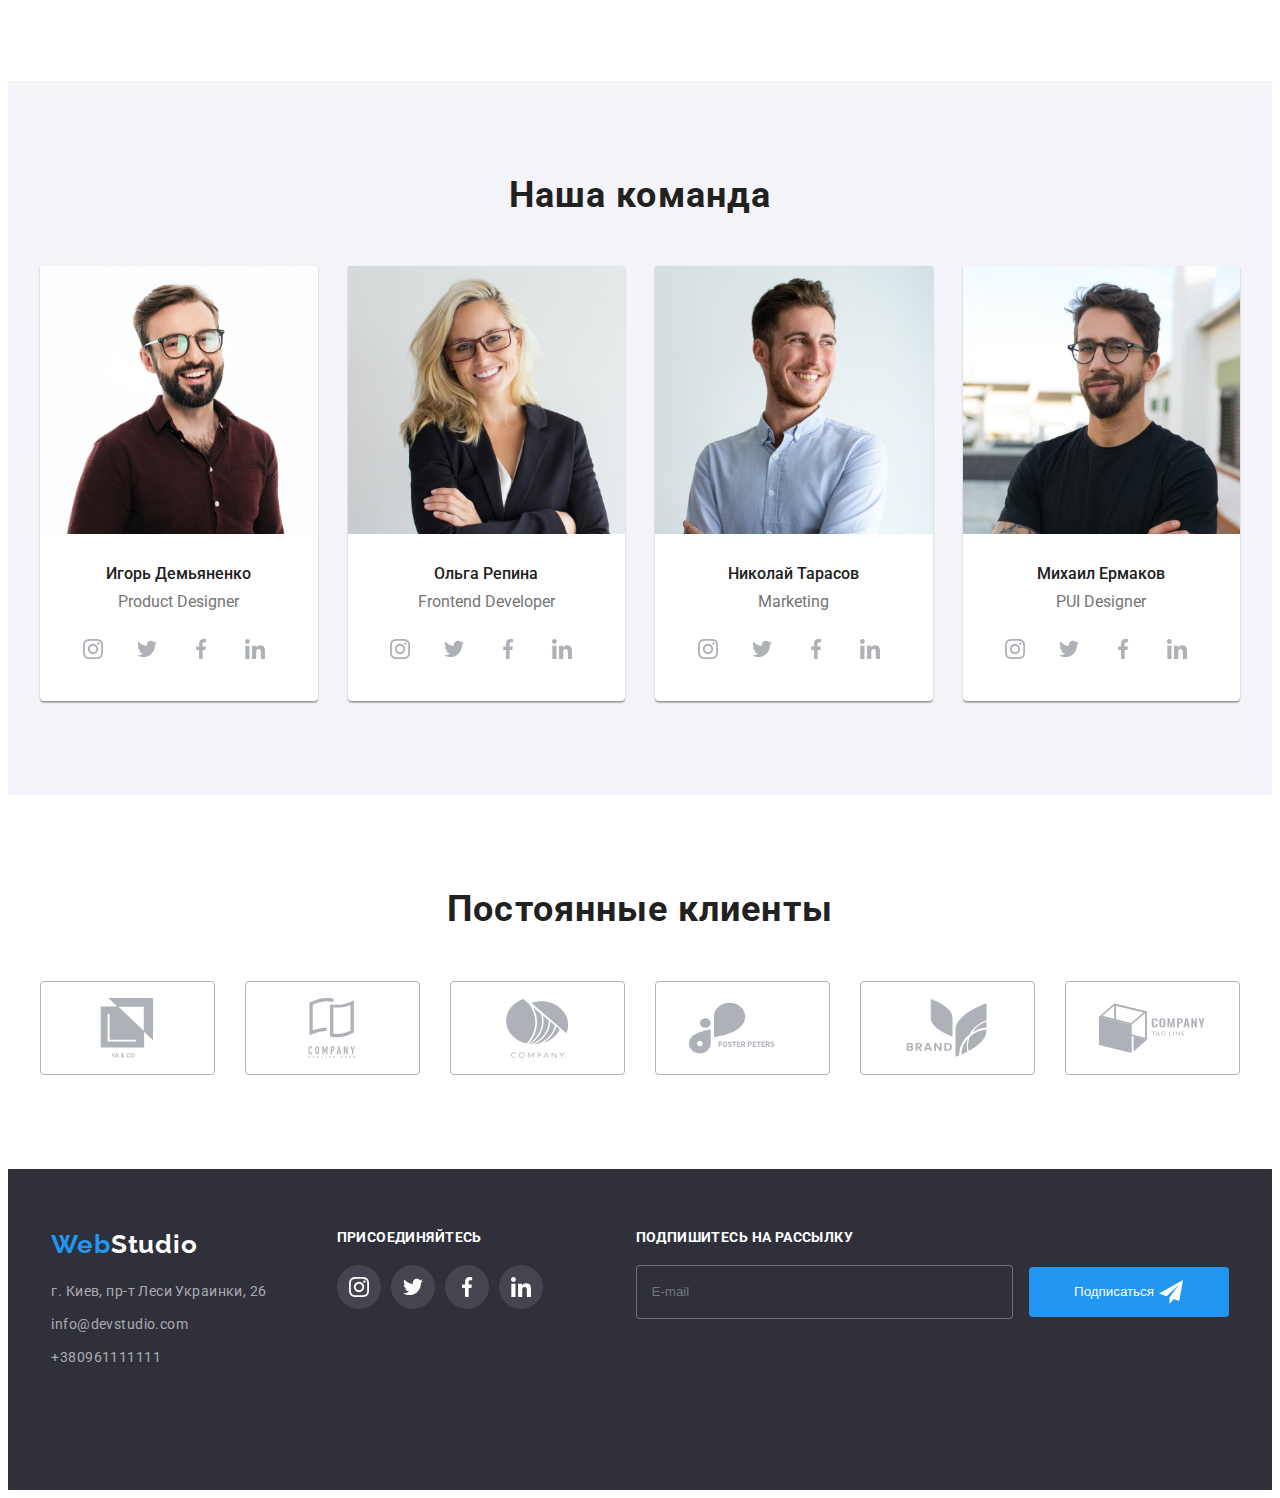
==== commit e673f514: "up" ====
--- a/index.html
+++ b/index.html
@@ -9,7 +9,7 @@
     <title>Document</title>
     <link href="https://fonts.googleapis.com/css2?family=Raleway:wght@700&family=Roboto:wght@400;500;700;900&display=swap" rel="stylesheet">
     <link rel="stylesheet" href="https://cdnjs.cloudflare.com/ajax/libs/modern-normalize/1.1.0/modern-normalize.min.css" integrity="sha512-wpPYUAdjBVSE4KJnH1VR1HeZfpl1ub8YT/NKx4PuQ5NmX2tKuGu6U/JRp5y+Y8XG2tV+wKQpNHVUX03MfMFn9Q==" crossorigin="anonymous" referrerpolicy="no-referrer" />
-    <link rel="stylesheet" href="./CSS/main.min.css">
+    <link rel="stylesheet" href="./css/main.min.css">
 </head>
 <body>
     <header class="header">
@@ -385,6 +385,6 @@
     </div>
 </div>
 <script src="./js/modal.js"></script>
-<script src="./js/menu1.js"></script>
+<script src="./js/menu.js"></script>
 </body>
 </html>--- a/css/main.min.css
+++ b/css/main.min.css
@@ -0,0 +1 @@
+:root{--paragraphtextcolor: #757575;--titletextcolor: #212121;--accent: #2196F3;--cardsbcg: #FFFFFF;--teambcg: #F5F4FA;--headerbgc: #FFFFFF;--herobcg: #2F303A;--solutionsbcg: #FFFFFF;--worksbcg: #FFFFFF;--footerbcg: #2F303A;--timingfunction: cubic-bezier(0.4, 0, 0.2, 1)}p,h1,h2,h3,h4,h5,h6{margin:0}ul,ol{margin:0;padding-left:0}button{cursor:pointer}img{display:block;max-width:100%;height:auto;width:100%}body{font-family:"Roboto",sans-serif;color:#757575;background-color:#fff}ul{padding:0px;margin:0px;list-style:none}h2{margin-top:0px}h3{margin-top:0px;margin-bottom:9.4px}.container{width:100%;margin:0 auto;padding-left:15px;padding-right:15px}@media screen and (max-width: 480px){.container{width:480px}}@media screen and (max-width: 1200px){.container{width:1200px}}@media screen and (min-width: 480px){.container{width:480px}}@media screen and (min-width: 768px){.container{width:768px}}@media screen and (min-width: 1200px){.container{width:1200px}}.backdrop{position:fixed;width:1600x;top:0;left:0;right:0;bottom:0;background-color:rgba(0,0,0,.2);transition:opacity 250ms,visibility 250ms}.is-hidden{visibility:hidden;opacity:0;pointer-events:none}.modal{position:absolute;top:50%;left:50%;transform:translate(-50%, -50%);width:528px;min-height:581px;padding:40px;background-color:#fff;opacity:1;border-radius:4px;box-shadow:0px 1px 3px rgba(0,0,0,.12),0px 1px 1px rgba(0,0,0,.14),0px 2px 1px rgba(0,0,0,.2)}.input-field{position:relative}.input-icon{position:absolute;left:12px;top:50%;transform:translateY(-50%);transition:fill 250ms var(--timingfunction)}.modal-input:focus+.input-icon{fill:var(--accent)}.modal-input:hover+.input-icon{fill:var(--accent)}.button-modal-close{position:absolute;margin:0;padding:0;top:8px;right:8px;width:30px;height:30px;display:flex;align-items:center;justify-content:center;padding:0;background-color:#fff;border:1px solid rgba(0,0,0,.1);border-radius:50%}.button-modal-close:hover,.button-modal-close:focus{fill:#2196f3}.button-close-icon{height:18px;width:18px}.modal-title{text-align:center;font-weight:700;font-size:20px;line-height:1.15;text-align:center;color:#212121;margin-bottom:12px}.userdata{display:flex;flex-direction:column}.modal-input{width:100%;height:40px;border:1px solid rgba(33,33,33,.2);border-radius:4px;padding-left:35px;outline:none;transition:border-color 250ms var(--timingfunction)}.modal-input:hover,.modal-input:focus{border-color:var(--accent)}.modal-label{font-size:12px;line-height:1.166;letter-spacing:.01em;margin-bottom:4px;color:#757575}.modal-field{display:flex;flex-direction:column;margin-bottom:10px}.modal-field.comment{margin-bottom:20px}.modal-comments{width:448px;height:120px;border:1px solid rgba(33,33,33,.2);border-radius:4px;resize:none;padding:12px 16px;outline:none;transition:border-color 250ms var(--timingfunction)}.modal-comments:hover,.modal-comments:focus{border-color:var(--accent)}.checkbox-field{display:flex;margin:auto;margin-bottom:30px}.policy-text{display:flex;font-weight:400;font-size:14px;line-height:1.71;letter-spacing:.03em;margin-right:8px;align-items:center;color:#757575}.policy-text::before{content:"";width:16px;height:15px;border:2px solid #212121;border-radius:3px;margin-right:8px}.policy-terms{font-weight:400;font-size:14px;line-height:1.71;letter-spacing:.03em;text-decoration-line:underline;color:#2196f3}.checkbox:checked+.policy-text::before{background-color:var(--accent);background-image:url(../IMG/checkbox.svg);background-repeat:no-repeat;background-position:center;border:none}.visually-hidden{position:absolute;white-space:nowrap;width:1px;height:1px;overflow:hidden;border:0;padding:0;clip:rect(0 0 0 0);clip-path:inset(50%);margin:-1px}.modal-button{width:200px;height:50px;margin:auto;padding:10px 56px;font-weight:700;font-size:16px;line-height:1.88px;letter-spacing:.06em;border:rgba(0,0,0,0);box-shadow:0px 4px 4px rgba(0,0,0,.15);border-radius:4px;color:#fff;background-color:var(--accent);box-shadow:0px 1px 3px rgba(0,0,0,.12),0px 1px 1px rgba(0,0,0,.14),0px 2px 1px rgba(0,0,0,.2)}.header{border-bottom:1px solid #ececec;background-color:var(--headerbgc)}.header>.container{display:flex}.site-nav{display:flex;align-items:center}.logo{font-family:"Raleway";font-weight:700;font-size:24px;line-height:1.16;letter-spacing:.03em;color:var(--accent)}@media screen and (min-width: 1200px){.logo{font-family:"Raleway";font-weight:700;font-size:26px;line-height:1.19;letter-spacing:.03em}}.logo1{color:#000}.logo-header{font-weight:700;font-size:24px;line-height:1.16;text-align:center;letter-spacing:.03em;text-decoration:none;margin-right:50px}.nav{display:flex;align-items:center}@media screen and (max-width: 780px){.nav{display:none}}.nav__link{padding-top:30px;padding-bottom:30px;display:inline-block;font-weight:500;font-size:14px;line-height:16px;letter-spacing:.02em;text-decoration:none;color:#212121;cursor:pointer;transition:color 250ms var(--timingfunction)}.nav__link:hover,.nav__link:focus{color:var(--accent)}.nav__link-current{padding-top:30px;padding-bottom:30px;display:inline-block;color:var(--accent);text-decoration:none;transition:color 250ms var(--timingfunction)}.nav__link-current::after{content:"";display:block;position:absolute;bottom:0px;width:100%;height:4px;border-radius:2px;opacity:1;background-color:#2196f3;transition:opacity 2000ms var(--timingfunction)}.nav__item{position:relative;padding:0px}.nav__item+.nav__item{margin-left:50px}.link{text-decoration:none}.contacts{align-items:center;margin-left:auto;padding-top:21px;padding-bottom:21px}@media screen and (max-width: 768px){.contacts{display:none}}@media screen and (min-width: 1200px){.contacts{display:inline-flex}}.contacts__item{margin-bottom:10px}.contacts__item:last-child{margin-bottom:0px}@media screen and (min-width: 1200px){.contacts__item{display:inline-flex;align-items:center;margin-left:50px;margin-bottom:0px}}.contacts__icon{margin-right:10px;fill:currentColor}.contacts__link{display:flex;align-items:center;text-decoration:none;font-weight:500;font-size:14px;line-height:16px;letter-spacing:.02em;color:#757575;transition:color 250ms var(--timingfunction)}.contacts__link:hover,.contacts__link:focus{color:var(--accent)}.mob-menu{position:fixed;background-color:#fff;z-index:1;top:0px;left:0;width:100vw;height:100vh;padding-top:48px;padding-bottom:48px;padding:0;margin:0 auto}.mob-btn{display:block;margin-left:auto;background-color:rgba(0,0,0,0);border:none;margin-top:10px;margin-right:15px;margin-bottom:10px}.mob-btn:hover,.mob-btn:focus{fill:var(--accent)}@media screen and (min-width: 768px){.menu-open-btn{display:none}}.mob-nav{margin-left:40px}.mob-nav-item{margin-bottom:32px}.mob-nav-item:last-child{margin-bottom:306px}.mob-nav-link{font-weight:500;font-size:40px;line-height:47px;letter-spacing:.02em;color:#212121;transition:color 250ms var(--timingfunction)}.mob-nav-link:hover,.mob-nav-link:focus{color:var(--accent)}.mob-contacts{margin-left:40px}.mob-contacts-item{margin-bottom:32px}.mob-contacts-item:last-child{margin-bottom:64px}.mob-contacts-tel{font-weight:500;font-size:34px;line-height:1.17;letter-spacing:.02em;color:#2196f3}.mob-contacts-mail{font-weight:500;font-size:24px;line-height:28px;letter-spacing:.02em;color:#757575}.mob-social{display:inline-flex;margin-left:40px;margin-top:20px}.mob-social-item{padding-right:10px;border-right:1px solid rgba(33,33,33,.2);margin-left:10px}.mob-social-item:last-child{border:none}.mob-social-item:first-child{margin:0}.mob-social-link{font-weight:500;font-size:18px;line-height:1.22;letter-spacing:.02em;color:#2196f3}.hero{padding-top:200px;padding-bottom:200px;text-align:center}.hero .conteiner{display:flex;width:100%;padding:0}@media screen and (min-width: 768px){.hero .conteiner{width:768px;padding-left:15px;padding-right:15px}}@media screen and (min-width: 1200px){.hero .conteiner{width:1200px}}.hero-title{max-width:696px;margin:auto;margin-bottom:30px;line-height:1.36;font-weight:900;font-size:44px;letter-spacing:.06em;text-transform:uppercase;text-align:center;color:#fff}.hero .button{min-width:200px;padding:10px 32px;border:0px solid rgba(0,0,0,0);text-align:center}.button{font-weight:700;font-size:16px;line-height:1.88;text-align:center;letter-spacing:.06em;font-family:inherit;color:#fff;background-color:var(--accent);border-radius:4px;cursor:pointer}.background{background:var(--herobcg);background-image:linear-gradient(to right, rgba(47, 48, 58, 0.4), rgba(47, 48, 58, 0.4)),url(../IMG/hero-mob.jpg);background-size:cover;background-repeat:no-repeat;background-position:center;margin-left:auto;margin-right:auto;max-width:1600px}@media(min-device-pixel-ratio: 2),(min-resolution: 192dpi),(min-resolution: 2dppx){.background{background-image:linear-gradient(to right, rgba(47, 48, 58, 0.4), rgba(47, 48, 58, 0.4)),url(../img/hero-mob-2x.jpg)}}@media screen and (min-width: 768px){.background{padding:280px 70px 234px;background-image:linear-gradient(to right, rgba(47, 48, 58, 0.4), rgba(47, 48, 58, 0.4)),url(../img/hero-tab.jpg)}}@media screen and (min-width: 768px)and (min-device-pixel-ratio: 2),screen and (min-width: 768px)and (min-resolution: 192dpi),screen and (min-width: 768px)and (min-resolution: 2dppx){.background{background-image:linear-gradient(to right, rgba(47, 48, 58, 0.4), rgba(47, 48, 58, 0.4)),url(../img/hero-tab-2x.jpg)}}@media screen and (min-width: 1200px){.background{padding:272px 96px 206px 96px;background-image:linear-gradient(to right, rgba(47, 48, 58, 0.4), rgba(47, 48, 58, 0.4)),url(../img/hero.jpg)}}@media screen and (min-width: 1200px)and (min-device-pixel-ratio: 2),screen and (min-width: 1200px)and (min-resolution: 192dpi),screen and (min-width: 1200px)and (min-resolution: 2dppx){.background{background-image:linear-gradient(to right, rgba(47, 48, 58, 0.4), rgba(47, 48, 58, 0.4)),url(../img/hero-bg-2x.jpg)}}.section-solutions{padding-top:60px;padding-bottom:60px;background-color:var(--solutionsbcg)}@media screen and (min-width: 1200px){.section-solutions{padding-top:94px;padding-bottom:94px}}.solutionspar{display:flex;flex-wrap:wrap;gap:30px}.solutionspar .item{display:block;max-width:100%;height:auto;width:100%}@media screen and (min-width: 768px){.solutionspar .item{width:calc((100% - 30px)/2)}}@media screen and (min-width: 1200px){.solutionspar .item{width:calc((100% - 90px)/4)}}.solutionspar .item::before{display:block;min-height:120px;content:"";height:40px;margin-bottom:30px;background-color:#f5f4fa}.icon-antenna::before{background-repeat:no-repeat;background-position:center;background-image:url(../IMG/antenna.svg)}.icon-clock::before{background-repeat:no-repeat;background-position:center;background-image:url(../IMG/clock.svg)}.icon-diagramma::before{background-repeat:no-repeat;background-position:center;background-image:url(../IMG/vector.svg)}.icon-austronaut::before{background-repeat:no-repeat;background-position:center;background-image:url(../IMG/astronaut.svg)}.solutions-title{color:var(--titletextcolor);font-weight:700;font-size:14px;line-height:1.14;letter-spacing:.03em;text-transform:uppercase}@media screen and (max-width: 480px){.solutions-title{text-align:center}}.solutions-text{font-weight:400;font-size:14px;line-height:1.71;color:var(--paragraphtextcolor)}.section-title{margin-bottom:50px;color:var(--titletextcolor);text-align:center;font-weight:700;font-size:36px;line-height:1.16;text-align:center;letter-spacing:.03em;color:var(--titletextcolor)}.whatwedo{display:flex}.section-whatwedo{padding-bottom:94px}@media screen and (max-width: 1200px){.section-whatwedo{display:none}}.whatwedo .item{display:block}.whatwedo .item+.item{margin-left:30px}.thumb-whatwedo{position:relative}.photo-sign{display:flex;position:absolute;padding:0;margin:0;bottom:0;left:0;width:100%;height:70px;background:rgba(47,48,58,.8);font-weight:700;font-size:14px;line-height:1.14;letter-spacing:.03em;text-transform:uppercase;align-items:center;justify-content:center;color:#fff}.team{padding-top:60px;padding-bottom:60px;background-color:var(--teambcg)}@media screen and (min-width: 1200px){.team{padding-top:94px;padding-bottom:94px}}.team-list{display:flex;flex-wrap:wrap;gap:30px}.team-list .cards{display:block;max-width:100%;height:auto;width:100%;background-color:#fff;box-shadow:0px 1px 3px rgba(0,0,0,.12),0px 1px 1px rgba(0,0,0,.14),0px 2px 1px rgba(0,0,0,.2);border-radius:0px 0px 4px 4px}@media screen and (min-width: 768px){.team-list .cards{width:calc((100% - 30px)/2)}}@media screen and (min-width: 1200px){.team-list .cards{width:calc((100% - 90px)/4)}}.team-underline{padding-top:30px;padding-bottom:30px}.team .upperphotounderline{text-align:center;font-weight:500;font-size:16px;line-height:1.19;color:var(--titletextcolor)}.team .bottomphotounderline{text-align:center;font-size:16px;line-height:1.19;margin-bottom:16px;color:var(--paragraphtextcolor)}.social-info{display:flex;justify-content:center}.social{width:44px;height:44px;margin-right:10px}.social .item:last-child{margin-right:0px}.social-link{display:flex;width:100%;height:100%;border-radius:50%;align-items:center;justify-content:center;fill:#afb1b8;transition:fill 250ms var(--timingfunction),background-color 250ms var(--timingfunction)}.social-link:hover,.social-link:focus{background-color:var(--accent);fill:#fff}.clients{padding-top:60px;padding-bottom:60px}@media screen and (min-width: 1200px){.clients{padding-top:94px;padding-bottom:94px}}.clients-info{display:flex;flex-wrap:wrap;gap:30px}.clients-logo{display:block;max-width:100%;height:auto;width:100%;margin-right:0 auto}@media screen and (min-width: 480px){.clients-logo{width:calc((100% - 30px)/2)}}@media screen and (min-width: 768px){.clients-logo{width:calc((100% - 60px)/3)}}@media screen and (min-width: 1200px){.clients-logo{width:calc((100% - 150px)/6)}}.clients-link{display:flex;align-items:center;height:92px;justify-content:center;border:1px solid #afb1b8;border-radius:4px;transition:border-color 250ms var(--timingfunction)}.clients-link:hover,.clients-link:focus{border-color:var(--accent)}.clients-icons{fill:#afb1b8;transition:fill 250ms var(--timingfunction)}.clients-link:hover .clients-icons,.clients-link:focus .clients-icons{fill:var(--accent)}.nav-portfolio .button{background-color:#f5f4fa;font-weight:500;font-size:16px;line-height:1.62;text-align:center;letter-spacing:.03em;padding:6px 22px;border:1px solid rgba(0,0,0,0);transition:background-color 250ms var(--timingfunction),box-shadow 250ms var(--timingfunction);color:#212121}.nav-portfolio button:hover,.nav-portfolio button:focus{box-shadow:0px 3px 1px rgba(0,0,0,.1),0px 1px 2px rgba(0,0,0,.08),0px 2px 2px rgba(0,0,0,.12);border-radius:4px;color:#fff;background-color:var(--accent)}.main-portfolio{background-color:var(--worksbcg);padding-top:94px;padding-bottom:94px}.nav-portfolio{justify-content:center;margin-bottom:50px;display:flex;background-color:#fff;gap:8px}@media screen and (max-width: 768px){.nav-portfolio{display:flex;flex-wrap:wrap;justify-content:flex-start;display:inline-flex}}.nav .item{position:relative}.thumb-cards{position:relative;overflow:hidden}.overlay-portfolio{position:absolute;top:0;width:100%;height:100%;padding:63px 24px;font-family:"Roboto";font-style:normal;font-weight:400;font-size:18px;line-height:1.56;letter-spacing:.03em;background-color:rgba(33,150,243,.9);color:#fff;transform:translateY(101%);transition:transform 250ms var(--timingfunction)}.cards-link:hover .overlay-portfolio{transform:translate(0)}.overlay-portfolio:hover{transform:translateY(0)}.works{padding-bottom:60px}@media screen and (min-width: 1200px){.works{padding-bottom:94px}}.works-list{display:flex;flex-wrap:wrap;gap:30px}.works-list .cards{display:block;width:100%;height:auto;width:100%}@media screen and (min-width: 768px){.works-list .cards{width:calc((100% - 30px)/2)}}@media screen and (min-width: 1200px){.works-list .cards{width:calc((100% - 60px)/3)}}.cards-link{display:block;cursor:pointer;transition:box-shadow;transition-duration:2500ms;transition-timing-function:cubic-bezier(0.23, 1, 0.32, 1)}.cards-link:hover,.cards-link:focus{box-shadow:0px 4px 4px 0px rgba(0,0,0,.25)}.works-underline{padding:20px 24px;border-bottom:1px solid #eee;border-right:1px solid #eee;border-left:1px solid #eee}.works-list .upperphotounderline{font-weight:700;font-size:18px;line-height:2;letter-spacing:.06em;color:var(--titletextcolor)}.works-list .bottomphotounderline{font-size:16px;line-height:1.88;color:var(--paragraphtextcolor)}.footer{padding-top:60px;padding-bottom:60px;padding-left:0;padding-right:0;background-color:var(--footerbcg)}.footer-logo{font-weight:700;font-size:24px;line-height:1.16;text-align:center;letter-spacing:.03em;display:inline-block;margin-bottom:20px;text-decoration:none}@media screen and (min-width: 1200px){.footer-logo{font-family:"Raleway";font-weight:700;font-size:26px;line-height:1.19;letter-spacing:.03em}}.logo2{font-family:"Raleway";font-style:normal;font-weight:700;font-size:26px;line-height:1.19;letter-spacing:.03em;color:#fff}.footercontacts{margin-right:auto}.footercontacts__item:not(:last-child){margin-bottom:9px}.footercontacts__connect:hover,.footercontacts__connect:focus{color:var(--accent);transition:250ms var(--timingfunction)}.footercontacts__connect{font-style:normal;font-weight:400;font-size:14px;line-height:1.71;letter-spacing:.03em;color:rgba(255,255,255,.6);text-decoration:none;transition:color 250ms var(--timingfunction)}.footer .container{align-items:center}@media screen and (min-width: 1200px){.footer .container{display:flex}}.adress{text-align:left;margin-right:70px}@media screen and (max-width: 768px){.adress{text-align:center;margin-right:0;margin-bottom:60px}}.footer-title{font-weight:700;font-size:14px;line-height:16px;letter-spacing:.03em;text-transform:uppercase;margin-bottom:20px;color:#fff}@media screen and (max-width: 1199px){.footer-title{text-align:center}}.footer-join{display:block;padding-left:0}@media screen and (max-width: 768px){.footer-join{margin-bottom:60px}}.soc{display:flex;justify-content:center;fill:#fff}.soc__footer{margin-left:10px;width:44px;height:44px}.soc__footer:first-child{margin-left:0px}.soc__link{display:flex;width:100%;height:100%;border-radius:50%;align-items:center;justify-content:center;background-color:rgba(255,255,255,.1);fill:#fff;transition:background-color 250ms var(--timingfunction)}.soc__link:hover,.soc__link:focus{background-color:var(--accent)}.soc__icons{fill:#fff}.footer-submit{margin-left:auto;align-items:baseline;justify-content:center}@media screen and (min-width: 1200px){.footer-submit{margin-left:93px}}@media screen and (max-width: 1199px){.footer-form{display:flex;flex-direction:column;align-items:center}}.footer-submit__email{width:358px;height:50px;border:1px solid rgba(255,255,255,.3);border-radius:4px;background-color:var(--footerbcg);margin-right:12px;padding-left:15px;color:#fff}@media screen and (max-width: 1199px){.footer-submit__email{margin-bottom:20px}}.footer-submit__button{display:inline-flex;width:200px;height:50px;border:rgba(0,0,0,0);align-items:center;justify-content:center;border-radius:4px;border:1px solid rgba(0,0,0,0);color:#fff;background-color:var(--accent)}.footer-submit__button::after{display:block;content:"";width:24px;height:24px;margin-left:5px;background-repeat:no-repeat;background-position:center;background-image:url(../IMG/iconsend.svg)}@media screen and (min-width: 1200px){.container-tab{display:flex;margin:auto}}.container-mob{justify-content:center}@media screen and (min-width: 768px){.container-mob{display:flex;margin-bottom:60px}}/*# sourceMappingURL=main.min.css.map */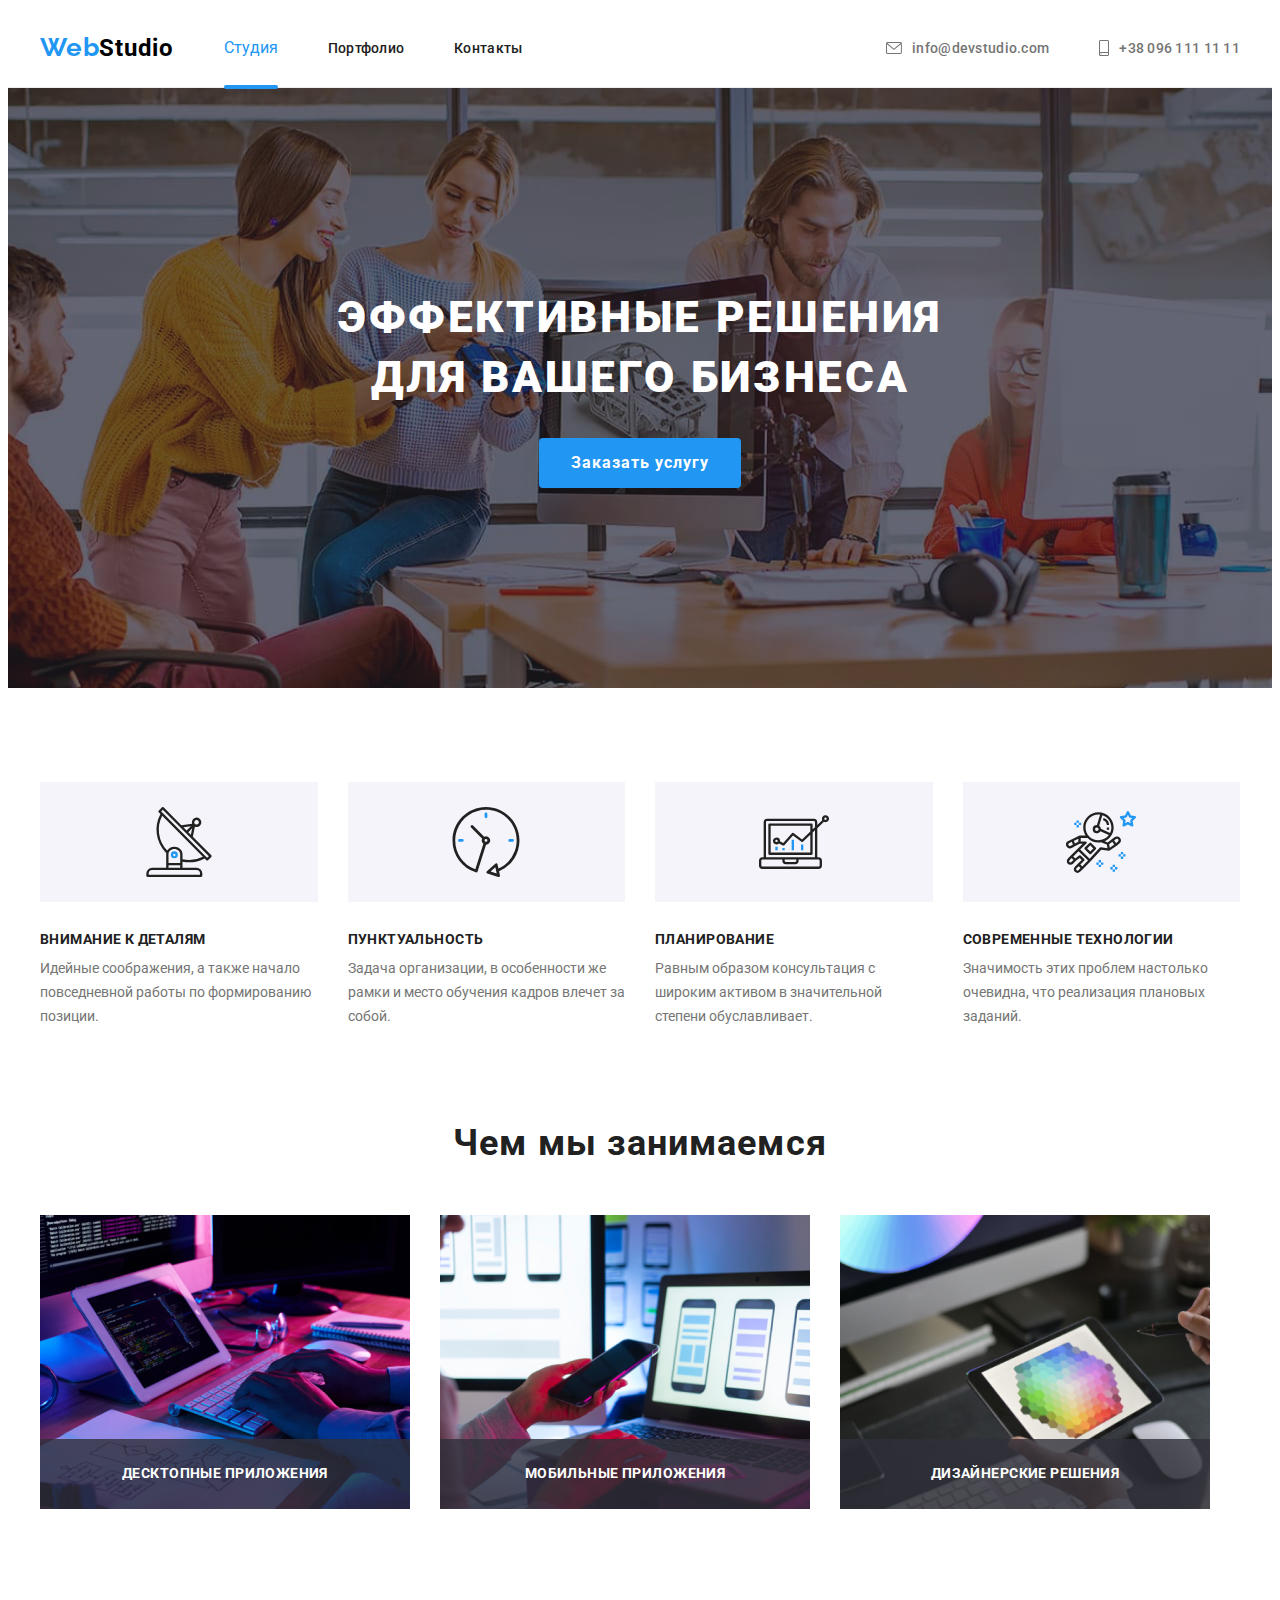
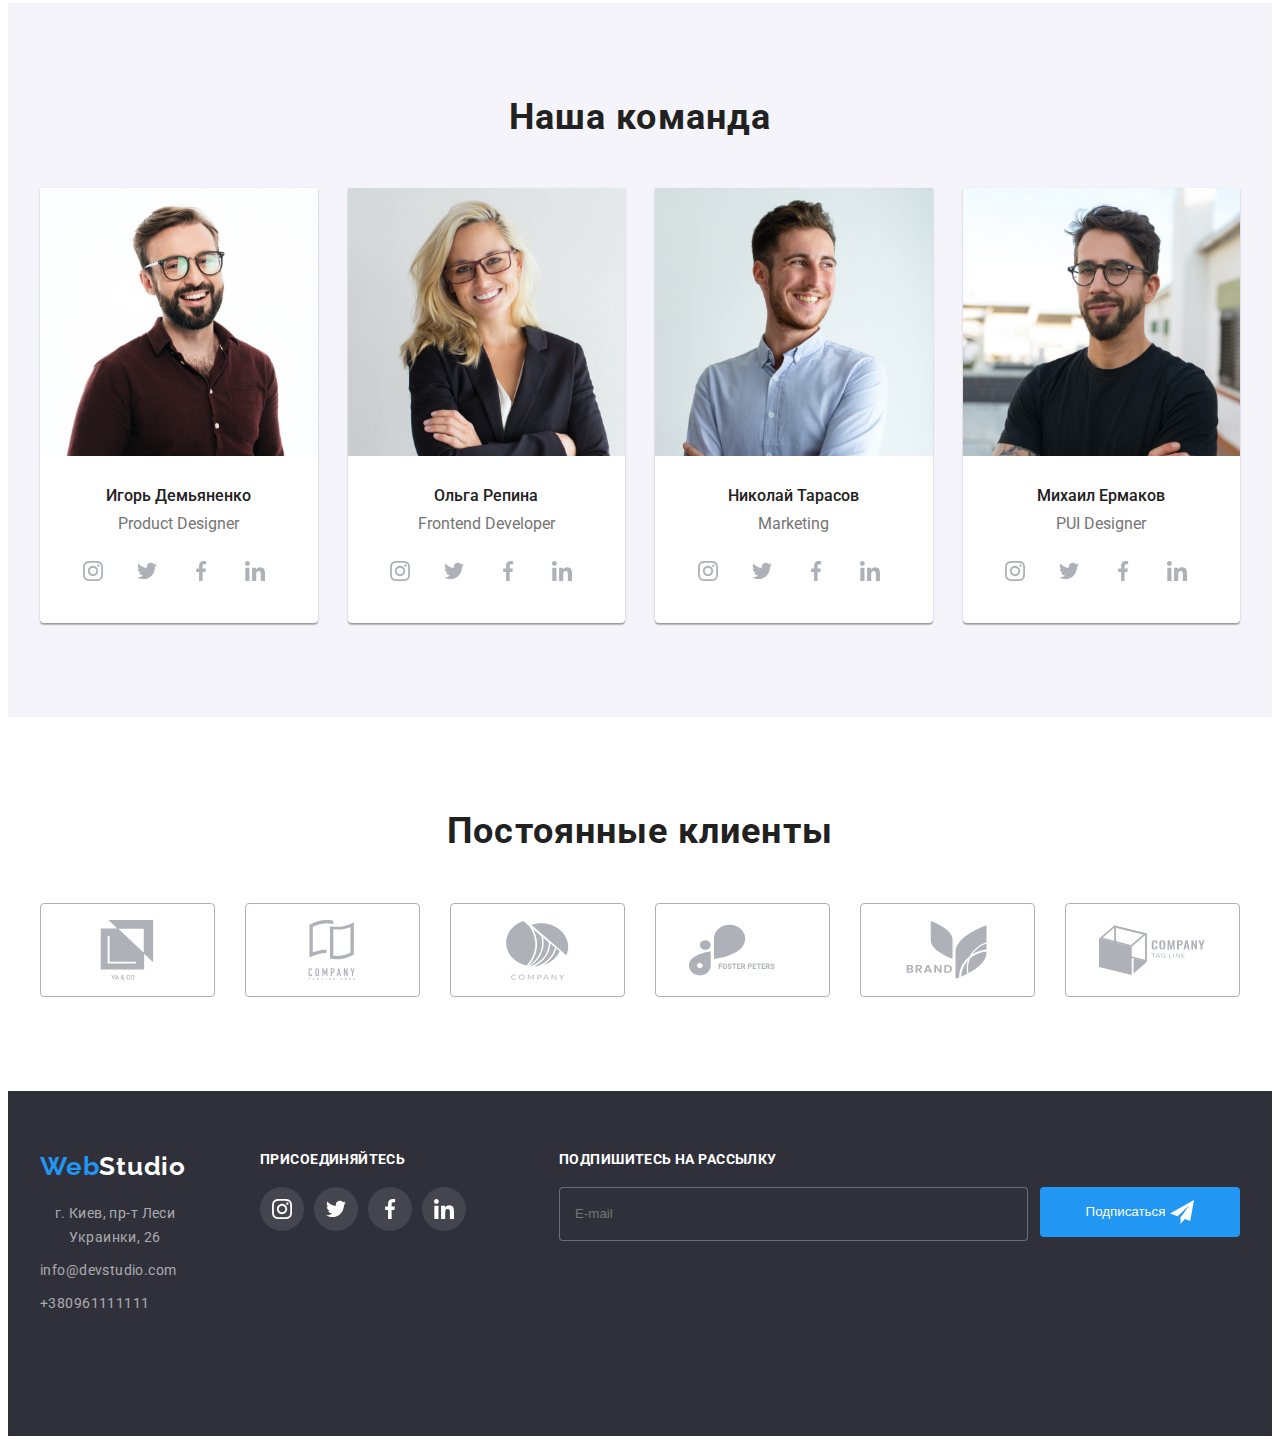
==== commit f53668ac: "upgrade" ====
--- a/index.html
+++ b/index.html
@@ -54,7 +54,7 @@
             </svg>
             </button>
             <ul class="mob-nav">   
-            <li class="mob-nav-item"><a href="./index.html" class="mob-nav-link link">Студия</a></li>
+            <li class="mob-nav-item"><a href="./index.html" class="mob-nav-link mob-nav__current link">Студия</a></li>
             <li class="mob-nav-item"><a href="./portfolio.html" class="mob-nav-link link">Портфолио</a></li>
             <li class="mob-nav-item"><a href="" class="mob-nav-link link">Контакты</a></li>
         </ul>
@@ -327,7 +327,7 @@
     <div class="backdrop is-hidden" data-modal>
     <div class="modal">
         <button type="button" class="button-modal-close"  data-modal-close>        
-              <svg  class="button-close-icon"width="40" height="40">
+              <svg  class="button-close-icon" width="40" height="40">
                     <use href="./IMG/symbol-defs.svg#icon-close-black-18dp">
                     </use>
                     </svg>
--- a/css/main.min.css
+++ b/css/main.min.css
@@ -1 +1 @@
-:root{--paragraphtextcolor: #757575;--titletextcolor: #212121;--accent: #2196F3;--cardsbcg: #FFFFFF;--teambcg: #F5F4FA;--headerbgc: #FFFFFF;--herobcg: #2F303A;--solutionsbcg: #FFFFFF;--worksbcg: #FFFFFF;--footerbcg: #2F303A;--timingfunction: cubic-bezier(0.4, 0, 0.2, 1)}p,h1,h2,h3,h4,h5,h6{margin:0}ul,ol{margin:0;padding-left:0}button{cursor:pointer}img{display:block;max-width:100%;height:auto;width:100%}body{font-family:"Roboto",sans-serif;color:#757575;background-color:#fff}ul{padding:0px;margin:0px;list-style:none}h2{margin-top:0px}h3{margin-top:0px;margin-bottom:9.4px}.container{width:100%;margin:0 auto;padding-left:15px;padding-right:15px}@media screen and (max-width: 480px){.container{width:480px}}@media screen and (max-width: 1200px){.container{width:1200px}}@media screen and (min-width: 480px){.container{width:480px}}@media screen and (min-width: 768px){.container{width:768px}}@media screen and (min-width: 1200px){.container{width:1200px}}.backdrop{position:fixed;width:1600x;top:0;left:0;right:0;bottom:0;background-color:rgba(0,0,0,.2);transition:opacity 250ms,visibility 250ms}.is-hidden{visibility:hidden;opacity:0;pointer-events:none}.modal{position:absolute;top:50%;left:50%;transform:translate(-50%, -50%);width:528px;min-height:581px;padding:40px;background-color:#fff;opacity:1;border-radius:4px;box-shadow:0px 1px 3px rgba(0,0,0,.12),0px 1px 1px rgba(0,0,0,.14),0px 2px 1px rgba(0,0,0,.2)}.input-field{position:relative}.input-icon{position:absolute;left:12px;top:50%;transform:translateY(-50%);transition:fill 250ms var(--timingfunction)}.modal-input:focus+.input-icon{fill:var(--accent)}.modal-input:hover+.input-icon{fill:var(--accent)}.button-modal-close{position:absolute;margin:0;padding:0;top:8px;right:8px;width:30px;height:30px;display:flex;align-items:center;justify-content:center;padding:0;background-color:#fff;border:1px solid rgba(0,0,0,.1);border-radius:50%}.button-modal-close:hover,.button-modal-close:focus{fill:#2196f3}.button-close-icon{height:18px;width:18px}.modal-title{text-align:center;font-weight:700;font-size:20px;line-height:1.15;text-align:center;color:#212121;margin-bottom:12px}.userdata{display:flex;flex-direction:column}.modal-input{width:100%;height:40px;border:1px solid rgba(33,33,33,.2);border-radius:4px;padding-left:35px;outline:none;transition:border-color 250ms var(--timingfunction)}.modal-input:hover,.modal-input:focus{border-color:var(--accent)}.modal-label{font-size:12px;line-height:1.166;letter-spacing:.01em;margin-bottom:4px;color:#757575}.modal-field{display:flex;flex-direction:column;margin-bottom:10px}.modal-field.comment{margin-bottom:20px}.modal-comments{width:448px;height:120px;border:1px solid rgba(33,33,33,.2);border-radius:4px;resize:none;padding:12px 16px;outline:none;transition:border-color 250ms var(--timingfunction)}.modal-comments:hover,.modal-comments:focus{border-color:var(--accent)}.checkbox-field{display:flex;margin:auto;margin-bottom:30px}.policy-text{display:flex;font-weight:400;font-size:14px;line-height:1.71;letter-spacing:.03em;margin-right:8px;align-items:center;color:#757575}.policy-text::before{content:"";width:16px;height:15px;border:2px solid #212121;border-radius:3px;margin-right:8px}.policy-terms{font-weight:400;font-size:14px;line-height:1.71;letter-spacing:.03em;text-decoration-line:underline;color:#2196f3}.checkbox:checked+.policy-text::before{background-color:var(--accent);background-image:url(../IMG/checkbox.svg);background-repeat:no-repeat;background-position:center;border:none}.visually-hidden{position:absolute;white-space:nowrap;width:1px;height:1px;overflow:hidden;border:0;padding:0;clip:rect(0 0 0 0);clip-path:inset(50%);margin:-1px}.modal-button{width:200px;height:50px;margin:auto;padding:10px 56px;font-weight:700;font-size:16px;line-height:1.88px;letter-spacing:.06em;border:rgba(0,0,0,0);box-shadow:0px 4px 4px rgba(0,0,0,.15);border-radius:4px;color:#fff;background-color:var(--accent);box-shadow:0px 1px 3px rgba(0,0,0,.12),0px 1px 1px rgba(0,0,0,.14),0px 2px 1px rgba(0,0,0,.2)}.header{border-bottom:1px solid #ececec;background-color:var(--headerbgc)}.header>.container{display:flex}.site-nav{display:flex;align-items:center}.logo{font-family:"Raleway";font-weight:700;font-size:24px;line-height:1.16;letter-spacing:.03em;color:var(--accent)}@media screen and (min-width: 1200px){.logo{font-family:"Raleway";font-weight:700;font-size:26px;line-height:1.19;letter-spacing:.03em}}.logo1{color:#000}.logo-header{font-weight:700;font-size:24px;line-height:1.16;text-align:center;letter-spacing:.03em;text-decoration:none;margin-right:50px}.nav{display:flex;align-items:center}@media screen and (max-width: 780px){.nav{display:none}}.nav__link{padding-top:30px;padding-bottom:30px;display:inline-block;font-weight:500;font-size:14px;line-height:16px;letter-spacing:.02em;text-decoration:none;color:#212121;cursor:pointer;transition:color 250ms var(--timingfunction)}.nav__link:hover,.nav__link:focus{color:var(--accent)}.nav__link-current{padding-top:30px;padding-bottom:30px;display:inline-block;color:var(--accent);text-decoration:none;transition:color 250ms var(--timingfunction)}.nav__link-current::after{content:"";display:block;position:absolute;bottom:0px;width:100%;height:4px;border-radius:2px;opacity:1;background-color:#2196f3;transition:opacity 2000ms var(--timingfunction)}.nav__item{position:relative;padding:0px}.nav__item+.nav__item{margin-left:50px}.link{text-decoration:none}.contacts{align-items:center;margin-left:auto;padding-top:21px;padding-bottom:21px}@media screen and (max-width: 768px){.contacts{display:none}}@media screen and (min-width: 1200px){.contacts{display:inline-flex}}.contacts__item{margin-bottom:10px}.contacts__item:last-child{margin-bottom:0px}@media screen and (min-width: 1200px){.contacts__item{display:inline-flex;align-items:center;margin-left:50px;margin-bottom:0px}}.contacts__icon{margin-right:10px;fill:currentColor}.contacts__link{display:flex;align-items:center;text-decoration:none;font-weight:500;font-size:14px;line-height:16px;letter-spacing:.02em;color:#757575;transition:color 250ms var(--timingfunction)}.contacts__link:hover,.contacts__link:focus{color:var(--accent)}.mob-menu{position:fixed;background-color:#fff;z-index:1;top:0px;left:0;width:100vw;height:100vh;padding-top:48px;padding-bottom:48px;padding:0;margin:0 auto}.mob-btn{display:block;margin-left:auto;background-color:rgba(0,0,0,0);border:none;margin-top:10px;margin-right:15px;margin-bottom:10px}.mob-btn:hover,.mob-btn:focus{fill:var(--accent)}@media screen and (min-width: 768px){.menu-open-btn{display:none}}.mob-nav{margin-left:40px}.mob-nav-item{margin-bottom:32px}.mob-nav-item:last-child{margin-bottom:306px}.mob-nav-link{font-weight:500;font-size:40px;line-height:47px;letter-spacing:.02em;color:#212121;transition:color 250ms var(--timingfunction)}.mob-nav-link:hover,.mob-nav-link:focus{color:var(--accent)}.mob-contacts{margin-left:40px}.mob-contacts-item{margin-bottom:32px}.mob-contacts-item:last-child{margin-bottom:64px}.mob-contacts-tel{font-weight:500;font-size:34px;line-height:1.17;letter-spacing:.02em;color:#2196f3}.mob-contacts-mail{font-weight:500;font-size:24px;line-height:28px;letter-spacing:.02em;color:#757575}.mob-social{display:inline-flex;margin-left:40px;margin-top:20px}.mob-social-item{padding-right:10px;border-right:1px solid rgba(33,33,33,.2);margin-left:10px}.mob-social-item:last-child{border:none}.mob-social-item:first-child{margin:0}.mob-social-link{font-weight:500;font-size:18px;line-height:1.22;letter-spacing:.02em;color:#2196f3}.hero{padding-top:200px;padding-bottom:200px;text-align:center}.hero .conteiner{display:flex;width:100%;padding:0}@media screen and (min-width: 768px){.hero .conteiner{width:768px;padding-left:15px;padding-right:15px}}@media screen and (min-width: 1200px){.hero .conteiner{width:1200px}}.hero-title{max-width:696px;margin:auto;margin-bottom:30px;line-height:1.36;font-weight:900;font-size:44px;letter-spacing:.06em;text-transform:uppercase;text-align:center;color:#fff}.hero .button{min-width:200px;padding:10px 32px;border:0px solid rgba(0,0,0,0);text-align:center}.button{font-weight:700;font-size:16px;line-height:1.88;text-align:center;letter-spacing:.06em;font-family:inherit;color:#fff;background-color:var(--accent);border-radius:4px;cursor:pointer}.background{background:var(--herobcg);background-image:linear-gradient(to right, rgba(47, 48, 58, 0.4), rgba(47, 48, 58, 0.4)),url(../IMG/hero-mob.jpg);background-size:cover;background-repeat:no-repeat;background-position:center;margin-left:auto;margin-right:auto;max-width:1600px}@media(min-device-pixel-ratio: 2),(min-resolution: 192dpi),(min-resolution: 2dppx){.background{background-image:linear-gradient(to right, rgba(47, 48, 58, 0.4), rgba(47, 48, 58, 0.4)),url(../img/hero-mob-2x.jpg)}}@media screen and (min-width: 768px){.background{padding:280px 70px 234px;background-image:linear-gradient(to right, rgba(47, 48, 58, 0.4), rgba(47, 48, 58, 0.4)),url(../img/hero-tab.jpg)}}@media screen and (min-width: 768px)and (min-device-pixel-ratio: 2),screen and (min-width: 768px)and (min-resolution: 192dpi),screen and (min-width: 768px)and (min-resolution: 2dppx){.background{background-image:linear-gradient(to right, rgba(47, 48, 58, 0.4), rgba(47, 48, 58, 0.4)),url(../img/hero-tab-2x.jpg)}}@media screen and (min-width: 1200px){.background{padding:272px 96px 206px 96px;background-image:linear-gradient(to right, rgba(47, 48, 58, 0.4), rgba(47, 48, 58, 0.4)),url(../img/hero.jpg)}}@media screen and (min-width: 1200px)and (min-device-pixel-ratio: 2),screen and (min-width: 1200px)and (min-resolution: 192dpi),screen and (min-width: 1200px)and (min-resolution: 2dppx){.background{background-image:linear-gradient(to right, rgba(47, 48, 58, 0.4), rgba(47, 48, 58, 0.4)),url(../img/hero-bg-2x.jpg)}}.section-solutions{padding-top:60px;padding-bottom:60px;background-color:var(--solutionsbcg)}@media screen and (min-width: 1200px){.section-solutions{padding-top:94px;padding-bottom:94px}}.solutionspar{display:flex;flex-wrap:wrap;gap:30px}.solutionspar .item{display:block;max-width:100%;height:auto;width:100%}@media screen and (min-width: 768px){.solutionspar .item{width:calc((100% - 30px)/2)}}@media screen and (min-width: 1200px){.solutionspar .item{width:calc((100% - 90px)/4)}}.solutionspar .item::before{display:block;min-height:120px;content:"";height:40px;margin-bottom:30px;background-color:#f5f4fa}.icon-antenna::before{background-repeat:no-repeat;background-position:center;background-image:url(../IMG/antenna.svg)}.icon-clock::before{background-repeat:no-repeat;background-position:center;background-image:url(../IMG/clock.svg)}.icon-diagramma::before{background-repeat:no-repeat;background-position:center;background-image:url(../IMG/vector.svg)}.icon-austronaut::before{background-repeat:no-repeat;background-position:center;background-image:url(../IMG/astronaut.svg)}.solutions-title{color:var(--titletextcolor);font-weight:700;font-size:14px;line-height:1.14;letter-spacing:.03em;text-transform:uppercase}@media screen and (max-width: 480px){.solutions-title{text-align:center}}.solutions-text{font-weight:400;font-size:14px;line-height:1.71;color:var(--paragraphtextcolor)}.section-title{margin-bottom:50px;color:var(--titletextcolor);text-align:center;font-weight:700;font-size:36px;line-height:1.16;text-align:center;letter-spacing:.03em;color:var(--titletextcolor)}.whatwedo{display:flex}.section-whatwedo{padding-bottom:94px}@media screen and (max-width: 1200px){.section-whatwedo{display:none}}.whatwedo .item{display:block}.whatwedo .item+.item{margin-left:30px}.thumb-whatwedo{position:relative}.photo-sign{display:flex;position:absolute;padding:0;margin:0;bottom:0;left:0;width:100%;height:70px;background:rgba(47,48,58,.8);font-weight:700;font-size:14px;line-height:1.14;letter-spacing:.03em;text-transform:uppercase;align-items:center;justify-content:center;color:#fff}.team{padding-top:60px;padding-bottom:60px;background-color:var(--teambcg)}@media screen and (min-width: 1200px){.team{padding-top:94px;padding-bottom:94px}}.team-list{display:flex;flex-wrap:wrap;gap:30px}.team-list .cards{display:block;max-width:100%;height:auto;width:100%;background-color:#fff;box-shadow:0px 1px 3px rgba(0,0,0,.12),0px 1px 1px rgba(0,0,0,.14),0px 2px 1px rgba(0,0,0,.2);border-radius:0px 0px 4px 4px}@media screen and (min-width: 768px){.team-list .cards{width:calc((100% - 30px)/2)}}@media screen and (min-width: 1200px){.team-list .cards{width:calc((100% - 90px)/4)}}.team-underline{padding-top:30px;padding-bottom:30px}.team .upperphotounderline{text-align:center;font-weight:500;font-size:16px;line-height:1.19;color:var(--titletextcolor)}.team .bottomphotounderline{text-align:center;font-size:16px;line-height:1.19;margin-bottom:16px;color:var(--paragraphtextcolor)}.social-info{display:flex;justify-content:center}.social{width:44px;height:44px;margin-right:10px}.social .item:last-child{margin-right:0px}.social-link{display:flex;width:100%;height:100%;border-radius:50%;align-items:center;justify-content:center;fill:#afb1b8;transition:fill 250ms var(--timingfunction),background-color 250ms var(--timingfunction)}.social-link:hover,.social-link:focus{background-color:var(--accent);fill:#fff}.clients{padding-top:60px;padding-bottom:60px}@media screen and (min-width: 1200px){.clients{padding-top:94px;padding-bottom:94px}}.clients-info{display:flex;flex-wrap:wrap;gap:30px}.clients-logo{display:block;max-width:100%;height:auto;width:100%;margin-right:0 auto}@media screen and (min-width: 480px){.clients-logo{width:calc((100% - 30px)/2)}}@media screen and (min-width: 768px){.clients-logo{width:calc((100% - 60px)/3)}}@media screen and (min-width: 1200px){.clients-logo{width:calc((100% - 150px)/6)}}.clients-link{display:flex;align-items:center;height:92px;justify-content:center;border:1px solid #afb1b8;border-radius:4px;transition:border-color 250ms var(--timingfunction)}.clients-link:hover,.clients-link:focus{border-color:var(--accent)}.clients-icons{fill:#afb1b8;transition:fill 250ms var(--timingfunction)}.clients-link:hover .clients-icons,.clients-link:focus .clients-icons{fill:var(--accent)}.nav-portfolio .button{background-color:#f5f4fa;font-weight:500;font-size:16px;line-height:1.62;text-align:center;letter-spacing:.03em;padding:6px 22px;border:1px solid rgba(0,0,0,0);transition:background-color 250ms var(--timingfunction),box-shadow 250ms var(--timingfunction);color:#212121}.nav-portfolio button:hover,.nav-portfolio button:focus{box-shadow:0px 3px 1px rgba(0,0,0,.1),0px 1px 2px rgba(0,0,0,.08),0px 2px 2px rgba(0,0,0,.12);border-radius:4px;color:#fff;background-color:var(--accent)}.main-portfolio{background-color:var(--worksbcg);padding-top:94px;padding-bottom:94px}.nav-portfolio{justify-content:center;margin-bottom:50px;display:flex;background-color:#fff;gap:8px}@media screen and (max-width: 768px){.nav-portfolio{display:flex;flex-wrap:wrap;justify-content:flex-start;display:inline-flex}}.nav .item{position:relative}.thumb-cards{position:relative;overflow:hidden}.overlay-portfolio{position:absolute;top:0;width:100%;height:100%;padding:63px 24px;font-family:"Roboto";font-style:normal;font-weight:400;font-size:18px;line-height:1.56;letter-spacing:.03em;background-color:rgba(33,150,243,.9);color:#fff;transform:translateY(101%);transition:transform 250ms var(--timingfunction)}.cards-link:hover .overlay-portfolio{transform:translate(0)}.overlay-portfolio:hover{transform:translateY(0)}.works{padding-bottom:60px}@media screen and (min-width: 1200px){.works{padding-bottom:94px}}.works-list{display:flex;flex-wrap:wrap;gap:30px}.works-list .cards{display:block;width:100%;height:auto;width:100%}@media screen and (min-width: 768px){.works-list .cards{width:calc((100% - 30px)/2)}}@media screen and (min-width: 1200px){.works-list .cards{width:calc((100% - 60px)/3)}}.cards-link{display:block;cursor:pointer;transition:box-shadow;transition-duration:2500ms;transition-timing-function:cubic-bezier(0.23, 1, 0.32, 1)}.cards-link:hover,.cards-link:focus{box-shadow:0px 4px 4px 0px rgba(0,0,0,.25)}.works-underline{padding:20px 24px;border-bottom:1px solid #eee;border-right:1px solid #eee;border-left:1px solid #eee}.works-list .upperphotounderline{font-weight:700;font-size:18px;line-height:2;letter-spacing:.06em;color:var(--titletextcolor)}.works-list .bottomphotounderline{font-size:16px;line-height:1.88;color:var(--paragraphtextcolor)}.footer{padding-top:60px;padding-bottom:60px;padding-left:0;padding-right:0;background-color:var(--footerbcg)}.footer-logo{font-weight:700;font-size:24px;line-height:1.16;text-align:center;letter-spacing:.03em;display:inline-block;margin-bottom:20px;text-decoration:none}@media screen and (min-width: 1200px){.footer-logo{font-family:"Raleway";font-weight:700;font-size:26px;line-height:1.19;letter-spacing:.03em}}.logo2{font-family:"Raleway";font-style:normal;font-weight:700;font-size:26px;line-height:1.19;letter-spacing:.03em;color:#fff}.footercontacts{margin-right:auto}.footercontacts__item:not(:last-child){margin-bottom:9px}.footercontacts__connect:hover,.footercontacts__connect:focus{color:var(--accent);transition:250ms var(--timingfunction)}.footercontacts__connect{font-style:normal;font-weight:400;font-size:14px;line-height:1.71;letter-spacing:.03em;color:rgba(255,255,255,.6);text-decoration:none;transition:color 250ms var(--timingfunction)}.footer .container{align-items:center}@media screen and (min-width: 1200px){.footer .container{display:flex}}.adress{text-align:left;margin-right:70px}@media screen and (max-width: 768px){.adress{text-align:center;margin-right:0;margin-bottom:60px}}.footer-title{font-weight:700;font-size:14px;line-height:16px;letter-spacing:.03em;text-transform:uppercase;margin-bottom:20px;color:#fff}@media screen and (max-width: 1199px){.footer-title{text-align:center}}.footer-join{display:block;padding-left:0}@media screen and (max-width: 768px){.footer-join{margin-bottom:60px}}.soc{display:flex;justify-content:center;fill:#fff}.soc__footer{margin-left:10px;width:44px;height:44px}.soc__footer:first-child{margin-left:0px}.soc__link{display:flex;width:100%;height:100%;border-radius:50%;align-items:center;justify-content:center;background-color:rgba(255,255,255,.1);fill:#fff;transition:background-color 250ms var(--timingfunction)}.soc__link:hover,.soc__link:focus{background-color:var(--accent)}.soc__icons{fill:#fff}.footer-submit{margin-left:auto;align-items:baseline;justify-content:center}@media screen and (min-width: 1200px){.footer-submit{margin-left:93px}}@media screen and (max-width: 1199px){.footer-form{display:flex;flex-direction:column;align-items:center}}.footer-submit__email{width:358px;height:50px;border:1px solid rgba(255,255,255,.3);border-radius:4px;background-color:var(--footerbcg);margin-right:12px;padding-left:15px;color:#fff}@media screen and (max-width: 1199px){.footer-submit__email{margin-bottom:20px}}.footer-submit__button{display:inline-flex;width:200px;height:50px;border:rgba(0,0,0,0);align-items:center;justify-content:center;border-radius:4px;border:1px solid rgba(0,0,0,0);color:#fff;background-color:var(--accent)}.footer-submit__button::after{display:block;content:"";width:24px;height:24px;margin-left:5px;background-repeat:no-repeat;background-position:center;background-image:url(../IMG/iconsend.svg)}@media screen and (min-width: 1200px){.container-tab{display:flex;margin:auto}}.container-mob{justify-content:center}@media screen and (min-width: 768px){.container-mob{display:flex;margin-bottom:60px}}/*# sourceMappingURL=main.min.css.map */+:root{--paragraphtextcolor: #757575;--titletextcolor: #212121;--accent: #2196F3;--cardsbcg: #FFFFFF;--teambcg: #F5F4FA;--headerbgc: #FFFFFF;--herobcg: #2F303A;--solutionsbcg: #FFFFFF;--worksbcg: #FFFFFF;--footerbcg: #2F303A;--timingfunction: cubic-bezier(0.4, 0, 0.2, 1)}p,h1,h2,h3,h4,h5,h6{margin:0}ul,ol{margin:0;padding-left:0}button{cursor:pointer}img{display:block;max-width:100%;height:auto;width:100%}body{font-family:"Roboto",sans-serif;color:#757575;background-color:#fff}ul{padding:0px;margin:0px;list-style:none}h2{margin-top:0px}h3{margin-top:0px;margin-bottom:9.4px}.container{width:100%;margin:0 auto;padding-left:15px;padding-right:15px}@media screen and (max-width: 480px){.container{width:480px}}@media screen and (max-width: 1200px){.container{width:1200px}}@media screen and (min-width: 480px){.container{width:480px}}@media screen and (min-width: 768px){.container{width:768px}}@media screen and (min-width: 1200px){.container{width:1200px}}.backdrop{position:fixed;width:1600x;top:0;left:0;right:0;bottom:0;background-color:rgba(0,0,0,.2);transition:opacity 250ms,visibility 250ms}.is-hidden{visibility:hidden;opacity:0;pointer-events:none}.modal{position:absolute;top:50%;left:50%;transform:translate(-50%, -50%);width:528px;min-height:581px;padding:40px;background-color:#fff;opacity:1;border-radius:4px;box-shadow:0px 1px 3px rgba(0,0,0,.12),0px 1px 1px rgba(0,0,0,.14),0px 2px 1px rgba(0,0,0,.2)}.input-field{position:relative}.input-icon{position:absolute;left:12px;top:50%;transform:translateY(-50%);transition:fill 250ms var(--timingfunction)}.modal-input:focus+.input-icon{fill:var(--accent)}.modal-input:hover+.input-icon{fill:var(--accent)}.button-modal-close{position:absolute;margin:0;padding:0;top:8px;right:8px;width:30px;height:30px;display:flex;align-items:center;justify-content:center;padding:0;background-color:#fff;border:1px solid rgba(0,0,0,.1);border-radius:50%}.button-modal-close:hover,.button-modal-close:focus{fill:#2196f3}.button-close-icon{height:18px;width:18px}.modal-title{text-align:center;font-weight:700;font-size:20px;line-height:1.15;text-align:center;color:#212121;margin-bottom:12px}.userdata{display:flex;flex-direction:column}.modal-input{width:100%;height:40px;border:1px solid rgba(33,33,33,.2);border-radius:4px;padding-left:35px;outline:none;transition:border-color 250ms var(--timingfunction)}.modal-input:hover,.modal-input:focus{border-color:var(--accent)}.modal-label{font-size:12px;line-height:1.166;letter-spacing:.01em;margin-bottom:4px;color:#757575}.modal-field{display:flex;flex-direction:column;margin-bottom:10px}.modal-field.comment{margin-bottom:20px}.modal-comments{width:448px;height:120px;border:1px solid rgba(33,33,33,.2);border-radius:4px;resize:none;padding:12px 16px;outline:none;transition:border-color 250ms var(--timingfunction)}.modal-comments:hover,.modal-comments:focus{border-color:var(--accent)}.checkbox-field{display:flex;margin:auto;margin-bottom:30px}.policy-text{display:flex;font-weight:400;font-size:14px;line-height:1.71;letter-spacing:.03em;margin-right:8px;align-items:center;color:#757575}.policy-text::before{content:"";width:16px;height:15px;border:2px solid #212121;border-radius:3px;margin-right:8px}.policy-terms{font-weight:400;font-size:14px;line-height:1.71;letter-spacing:.03em;text-decoration-line:underline;color:#2196f3}.checkbox:checked+.policy-text::before{background-color:var(--accent);background-image:url(../IMG/checkbox.svg);background-repeat:no-repeat;background-position:center;border:none}.visually-hidden{position:absolute;white-space:nowrap;width:1px;height:1px;overflow:hidden;border:0;padding:0;clip:rect(0 0 0 0);clip-path:inset(50%);margin:-1px}.modal-button{width:200px;height:50px;margin:auto;padding:10px 56px;font-weight:700;font-size:16px;line-height:1.88px;letter-spacing:.06em;border:rgba(0,0,0,0);box-shadow:0px 4px 4px rgba(0,0,0,.15);border-radius:4px;color:#fff;background-color:var(--accent);box-shadow:0px 1px 3px rgba(0,0,0,.12),0px 1px 1px rgba(0,0,0,.14),0px 2px 1px rgba(0,0,0,.2)}.header{border-bottom:1px solid #ececec;background-color:var(--headerbgc)}.header>.container{display:flex}.site-nav{display:flex;align-items:center}.logo{font-family:"Raleway";font-weight:700;font-size:24px;line-height:1.16;letter-spacing:.03em;color:var(--accent)}@media screen and (min-width: 1200px){.logo{font-family:"Raleway";font-weight:700;font-size:26px;line-height:1.19;letter-spacing:.03em}}.logo1{color:#000}.logo-header{font-weight:700;font-size:24px;line-height:1.16;text-align:center;letter-spacing:.03em;text-decoration:none;margin-right:50px}.nav{display:flex;align-items:center}@media screen and (max-width: 767px){.nav{display:none}}.nav__link{padding-top:30px;padding-bottom:30px;display:inline-block;font-weight:500;font-size:14px;line-height:16px;letter-spacing:.02em;text-decoration:none;color:#212121;cursor:pointer;transition:color 250ms var(--timingfunction)}.nav__link:hover,.nav__link:focus{color:var(--accent)}.nav__link-current{padding-top:30px;padding-bottom:30px;display:inline-block;color:var(--accent);text-decoration:none;transition:color 250ms var(--timingfunction)}.nav__link-current::after{content:"";display:block;position:absolute;bottom:-2px;width:100%;height:4px;border-radius:2px;opacity:1;background-color:#2196f3;transition:opacity 2000ms var(--timingfunction)}.nav__item{position:relative;padding:0px}.nav__item+.nav__item{margin-left:50px}.link{text-decoration:none}.contacts{align-items:center;margin-left:auto;padding-top:21px;padding-bottom:21px}@media screen and (max-width: 767px){.contacts{display:none}}@media screen and (min-width: 1200px){.contacts{display:inline-flex}}.contacts__item{margin-bottom:10px}.contacts__item:last-child{margin-bottom:0px}@media screen and (min-width: 1200px){.contacts__item{display:inline-flex;align-items:center;margin-left:50px;margin-bottom:0px}}.contacts__icon{margin-right:10px;fill:currentColor}.contacts__link{display:flex;align-items:center;text-decoration:none;font-weight:500;font-size:14px;line-height:16px;letter-spacing:.02em;color:#757575;transition:color 250ms var(--timingfunction)}.contacts__link:hover,.contacts__link:focus{color:var(--accent)}.mob-menu{position:fixed;background-color:#fff;z-index:1;top:0px;left:0;width:100vw;height:100vh}.mob-btn{display:block;margin-left:auto;background-color:rgba(0,0,0,0);border:none;margin-top:10px;margin-right:15px}.mob-btn:hover,.mob-btn:focus{fill:var(--accent)}@media screen and (min-width: 768px){.menu-open-btn{display:none}}.mob-nav{margin-left:40px;margin-bottom:200px}.mob-nav-item{margin-bottom:32px}.mob-nav-link{font-weight:500;font-size:40px;line-height:47px;letter-spacing:.02em;color:#212121;transition:color 250ms var(--timingfunction)}.mob-nav-link:hover,.mob-nav-link:focus{color:var(--accent)}.mob-nav__current{color:var(--accent)}.mob-contacts{margin-left:40px}.mob-contacts-item{margin-bottom:32px}.mob-contacts-item:last-child{margin-bottom:64px}.mob-contacts-tel{font-weight:500;font-size:34px;line-height:1.17;letter-spacing:.02em;color:#2196f3}.mob-contacts-mail{font-weight:500;font-size:24px;line-height:28px;letter-spacing:.02em;color:#757575}.mob-social{display:inline-flex;margin-left:40px}.mob-social-item{padding-right:10px;border-right:1px solid rgba(33,33,33,.2);margin-left:10px}.mob-social-item:last-child{border:none}.mob-social-item:first-child{margin:0}.mob-social-link{font-weight:500;font-size:18px;line-height:1.22;letter-spacing:.02em;color:#2196f3}.hero{padding-top:200px;padding-bottom:200px;text-align:center}.hero .conteiner{display:flex;width:100%;padding:0}@media screen and (min-width: 768px){.hero .conteiner{width:768px;padding-left:15px;padding-right:15px}}@media screen and (min-width: 1200px){.hero .conteiner{width:1200px}}.hero-title{max-width:696px;margin:auto;margin-bottom:30px;line-height:1.36;font-weight:900;font-size:44px;letter-spacing:.06em;text-transform:uppercase;text-align:center;color:#fff}.hero .button{min-width:200px;padding:10px 32px;border:0px solid rgba(0,0,0,0);text-align:center}.button{font-weight:700;font-size:16px;line-height:1.88;text-align:center;letter-spacing:.06em;font-family:inherit;color:#fff;background-color:var(--accent);border-radius:4px;cursor:pointer}.background{background:var(--herobcg);background-size:cover;background-repeat:no-repeat;background-position:center;margin-left:auto;margin-right:auto;max-width:1600px}@media screen and (min-width: 480px){.background{padding-top:118px;padding-bottom:118px;background-image:linear-gradient(rgba(47, 48, 58, 0.4), rgba(47, 48, 58, 0.4)),url(../IMG/hero-mob.jpg)}}@media screen and (min-width: 480px)and (min-device-pixel-ratio: 2),screen and (min-width: 480px)and (min-resolution: 192dpi),screen and (min-width: 480px)and (min-resolution: 2dppx){.background{background-image:linear-gradient(rgba(47, 48, 58, 0.4), rgba(47, 48, 58, 0.4)),url(../IMG/hero-mob-2x.jpg)}}@media screen and (min-width: 767px){.background{padding-top:118px;padding-bottom:118px;background-image:linear-gradient(rgba(47, 48, 58, 0.4), rgba(47, 48, 58, 0.4)),url(../IMG/hero-tab.jpg)}}@media screen and (min-width: 767px)and (min-device-pixel-ratio: 2),screen and (min-width: 767px)and (min-resolution: 192dpi),screen and (min-width: 767px)and (min-resolution: 2dppx){.background{background-image:linear-gradient(rgba(47, 48, 58, 0.4), rgba(47, 48, 58, 0.4)),url(../IMG/hero-tab-2x.jpg);background-size:cover}}@media screen and (min-width: 1200px){.background{padding-top:200px;padding-bottom:200px;background-image:linear-gradient(rgba(47, 48, 58, 0.4), rgba(47, 48, 58, 0.4)),url(../IMG/hero.jpg)}}@media screen and (min-width: 1200px)and (min-device-pixel-ratio: 2),screen and (min-width: 1200px)and (min-resolution: 192dpi),screen and (min-width: 1200px)and (min-resolution: 2dppx){.background{background-image:linear-gradient(rgba(47, 48, 58, 0.4), rgba(47, 48, 58, 0.4)),url(../IMG/hero-bg-2x.jpg)}}.section-solutions{padding-top:60px;padding-bottom:60px;background-color:var(--solutionsbcg)}@media screen and (min-width: 1200px){.section-solutions{padding-top:94px;padding-bottom:94px}}.solutionspar{display:flex;flex-wrap:wrap;gap:30px}.solutionspar .item{display:block;max-width:100%;height:auto;width:100%}@media screen and (min-width: 768px){.solutionspar .item{width:calc((100% - 30px)/2)}}@media screen and (min-width: 1200px){.solutionspar .item{width:calc((100% - 90px)/4)}}.solutionspar .item::before{display:block;min-height:120px;content:"";height:40px;margin-bottom:30px;background-color:#f5f4fa}.icon-antenna::before{background-repeat:no-repeat;background-position:center;background-image:url(../IMG/antenna.svg)}.icon-clock::before{background-repeat:no-repeat;background-position:center;background-image:url(../IMG/clock.svg)}.icon-diagramma::before{background-repeat:no-repeat;background-position:center;background-image:url(../IMG/vector.svg)}.icon-austronaut::before{background-repeat:no-repeat;background-position:center;background-image:url(../IMG/astronaut.svg)}.solutions-title{color:var(--titletextcolor);font-weight:700;font-size:14px;line-height:1.14;letter-spacing:.03em;text-transform:uppercase}@media screen and (max-width: 480px){.solutions-title{text-align:center}}.solutions-text{font-weight:400;font-size:14px;line-height:1.71;color:var(--paragraphtextcolor)}.section-title{margin-bottom:50px;color:var(--titletextcolor);text-align:center;font-weight:700;font-size:36px;line-height:1.16;text-align:center;letter-spacing:.03em;color:var(--titletextcolor)}.whatwedo{display:flex}.section-whatwedo{padding-bottom:94px}@media screen and (max-width: 1200px){.section-whatwedo{display:none}}.whatwedo .item{display:block}.whatwedo .item+.item{margin-left:30px}.thumb-whatwedo{position:relative}.photo-sign{display:flex;position:absolute;padding:0;margin:0;bottom:0;left:0;width:100%;height:70px;background:rgba(47,48,58,.8);font-weight:700;font-size:14px;line-height:1.14;letter-spacing:.03em;text-transform:uppercase;align-items:center;justify-content:center;color:#fff}.team{padding-top:60px;padding-bottom:60px;background-color:var(--teambcg)}@media screen and (min-width: 1200px){.team{padding-top:94px;padding-bottom:94px}}.team-list{display:flex;flex-wrap:wrap;gap:30px}.team-list .cards{display:block;max-width:100%;height:auto;width:100%;background-color:#fff;box-shadow:0px 1px 3px rgba(0,0,0,.12),0px 1px 1px rgba(0,0,0,.14),0px 2px 1px rgba(0,0,0,.2);border-radius:0px 0px 4px 4px}@media screen and (min-width: 768px){.team-list .cards{width:calc((100% - 30px)/2)}}@media screen and (min-width: 1200px){.team-list .cards{width:calc((100% - 90px)/4)}}.team-underline{padding-top:30px;padding-bottom:30px}.team .upperphotounderline{text-align:center;font-weight:500;font-size:16px;line-height:1.19;color:var(--titletextcolor)}.team .bottomphotounderline{text-align:center;font-size:16px;line-height:1.19;margin-bottom:16px;color:var(--paragraphtextcolor)}.social-info{display:flex;justify-content:center}.social{width:44px;height:44px;margin-right:10px}.social .item:last-child{margin-right:0px}.social-link{display:flex;width:100%;height:100%;border-radius:50%;align-items:center;justify-content:center;fill:#afb1b8;transition:fill 250ms var(--timingfunction),background-color 250ms var(--timingfunction)}.social-link:hover,.social-link:focus{background-color:var(--accent);fill:#fff}.clients{padding-top:60px;padding-bottom:60px}@media screen and (min-width: 1200px){.clients{padding-top:94px;padding-bottom:94px}}.clients-info{display:flex;flex-wrap:wrap;gap:30px}.clients-logo{display:block;max-width:100%;height:auto;width:100%;margin-right:0 auto}@media screen and (min-width: 480px){.clients-logo{width:calc((100% - 30px)/2)}}@media screen and (min-width: 768px){.clients-logo{width:calc((100% - 60px)/3)}}@media screen and (min-width: 1200px){.clients-logo{width:calc((100% - 150px)/6)}}.clients-link{display:flex;align-items:center;height:92px;justify-content:center;border:1px solid #afb1b8;border-radius:4px;transition:border-color 250ms var(--timingfunction)}.clients-link:hover,.clients-link:focus{border-color:var(--accent)}.clients-icons{fill:#afb1b8;transition:fill 250ms var(--timingfunction)}.clients-link:hover .clients-icons,.clients-link:focus .clients-icons{fill:var(--accent)}.nav-portfolio__button{background-color:#f5f4fa;font-weight:500;font-size:16px;line-height:1.62;text-align:center;letter-spacing:.03em;padding:6px 22px;border:1px solid rgba(0,0,0,0);border-radius:4px;color:#212121;transition:background-color 250ms var(--timingfunction),box-shadow 250ms var(--timingfunction)}.nav-portfolio__button:hover,.nav-portfolio__button:focus{box-shadow:0px 3px 1px rgba(0,0,0,.1),0px 1px 2px rgba(0,0,0,.08),0px 2px 2px rgba(0,0,0,.12);color:#fff;background-color:var(--accent)}.main-portfolio{background-color:var(--worksbcg)}@media screen and (min-width: 480px){.main-portfolio{padding-top:60px;padding-bottom:60px}}@media screen and (min-width: 1200px){.main-portfolio{padding-top:94px;padding-bottom:94px}}.nav-portfolio{justify-content:center;margin-bottom:50px;display:flex;background-color:#fff;gap:8px}@media screen and (max-width: 767px){.nav-portfolio{display:flex;flex-wrap:wrap;justify-content:flex-start;display:inline-flex}}.nav .item{position:relative}.thumb-cards{position:relative;overflow:hidden}.overlay-portfolio{position:absolute;top:0;width:100%;height:100%;padding:63px 24px;font-family:"Roboto";font-style:normal;font-weight:400;font-size:18px;line-height:1.56;letter-spacing:.03em;background-color:rgba(33,150,243,.9);color:#fff;transform:translateY(101%);transition:transform 250ms var(--timingfunction)}.cards-link:hover .overlay-portfolio{transform:translate(0)}.overlay-portfolio:hover{transform:translateY(0)}.works{padding-bottom:60px}@media screen and (min-width: 1200px){.works{padding-bottom:94px}}.works-list{display:flex;flex-wrap:wrap;gap:30px}.works-list .cards{display:block;width:100%;height:auto;width:100%}@media screen and (min-width: 768px){.works-list .cards{width:calc((100% - 30px)/2)}}@media screen and (min-width: 1200px){.works-list .cards{width:calc((100% - 60px)/3)}}.cards-link{display:block;cursor:pointer;transition:box-shadow;transition-duration:2500ms;transition-timing-function:cubic-bezier(0.23, 1, 0.32, 1)}.cards-link:hover,.cards-link:focus{box-shadow:0px 4px 4px 0px rgba(0,0,0,.25)}.works-underline{padding:20px 24px;border-bottom:1px solid #eee;border-right:1px solid #eee;border-left:1px solid #eee}.works-list .upperphotounderline{font-weight:700;font-size:18px;line-height:2;letter-spacing:.06em;color:var(--titletextcolor)}.works-list .bottomphotounderline{font-size:16px;line-height:1.88;color:var(--paragraphtextcolor)}.footer{padding-top:60px;padding-bottom:60px;padding-left:0;padding-right:0;background-color:var(--footerbcg)}.footer-logo{font-weight:700;font-size:24px;line-height:1.16;text-align:center;letter-spacing:.03em;display:inline-block;margin-bottom:20px;text-decoration:none}@media screen and (min-width: 1200px){.footer-logo{font-family:"Raleway";font-weight:700;font-size:26px;line-height:1.19;letter-spacing:.03em}}.logo2{font-family:"Raleway";font-style:normal;font-weight:700;font-size:26px;line-height:1.19;letter-spacing:.03em;color:#fff}.footercontacts{margin-right:auto}@media screen and (min-width: 1200px){.footercontacts{text-align:center;flex-direction:column;display:flex;align-items:flex-start}}.footercontacts__item:not(:last-child){margin-bottom:9px}.footercontacts__connect:hover,.footercontacts__connect:focus{color:var(--accent);transition:250ms var(--timingfunction)}.footercontacts__connect{font-style:normal;font-weight:400;font-size:14px;line-height:1.71;letter-spacing:.03em;color:rgba(255,255,255,.6);text-decoration:none;transition:color 250ms var(--timingfunction)}.footer .container{align-items:center}.adress{margin-bottom:60px}@media screen and (max-width: 767px){.adress{text-align:center;margin-right:0}}@media screen and (min-width: 768px){.adress{text-align:center;margin-right:165px;margin-bottom:60px}}@media screen and (min-width: 1200px){.adress{text-align:center;margin-right:70px;flex-direction:column;display:flex;align-items:flex-start}}.footer-title{font-weight:700;font-size:14px;line-height:16px;letter-spacing:.03em;text-transform:uppercase;margin-bottom:20px;color:#fff}@media screen and (max-width: 1199px){.footer-title{text-align:center}}.footer-join{display:block;padding-left:0}@media screen and (max-width: 768px){.footer-join{margin-bottom:60px}}@media screen and (min-width: 1200px){.footer-join{margin-right:93px}}.soc{display:flex;justify-content:center;fill:#fff}.soc__footer{margin-left:10px;width:44px;height:44px}.soc__footer:first-child{margin-left:0px}.soc__link{display:flex;width:100%;height:100%;border-radius:50%;align-items:center;justify-content:center;background-color:rgba(255,255,255,.1);fill:#fff;transition:background-color 250ms var(--timingfunction)}.soc__link:hover,.soc__link:focus{background-color:var(--accent)}.soc__icons{fill:#fff}.footer-submit{align-items:baseline;justify-content:center}@media screen and (max-width: 1199px){.footer-form{display:flex;flex-direction:column;align-items:center}}@media screen and (min-width: 1200px){.footer-form{display:flex;min-width:358px}}.footer-submit__email{height:50px;border:1px solid rgba(255,255,255,.3);border-radius:4px;background-color:var(--footerbcg);margin-right:12px;padding-left:15px;color:#fff}@media screen and (min-width: 480px){.footer-submit__email{width:450px}}@media screen and (min-width: 768px){.footer-submit__email{width:450px}}@media screen and (max-width: 1199px){.footer-submit__email{margin-bottom:20px}}@media screen and (min-width: 1200px){.footer-submit__email{min-width:358px;margin-bottom:20px}}.footer-submit__button{display:inline-flex;width:200px;height:50px;border:rgba(0,0,0,0);align-items:center;justify-content:center;border-radius:4px;border:1px solid rgba(0,0,0,0);color:#fff;background-color:var(--accent)}.footer-submit__button::after{display:block;content:"";width:24px;height:24px;margin-left:5px;background-repeat:no-repeat;background-position:center;background-image:url(../IMG/iconsend.svg)}@media screen and (min-width: 1200px){.container-tab{display:flex;margin-left:0}}.container-mob{justify-content:center}@media screen and (min-width: 768px){.container-mob{display:flex}}@media screen and (min-width: 1200px){.container-mob{display:flex}}/*# sourceMappingURL=main.min.css.map */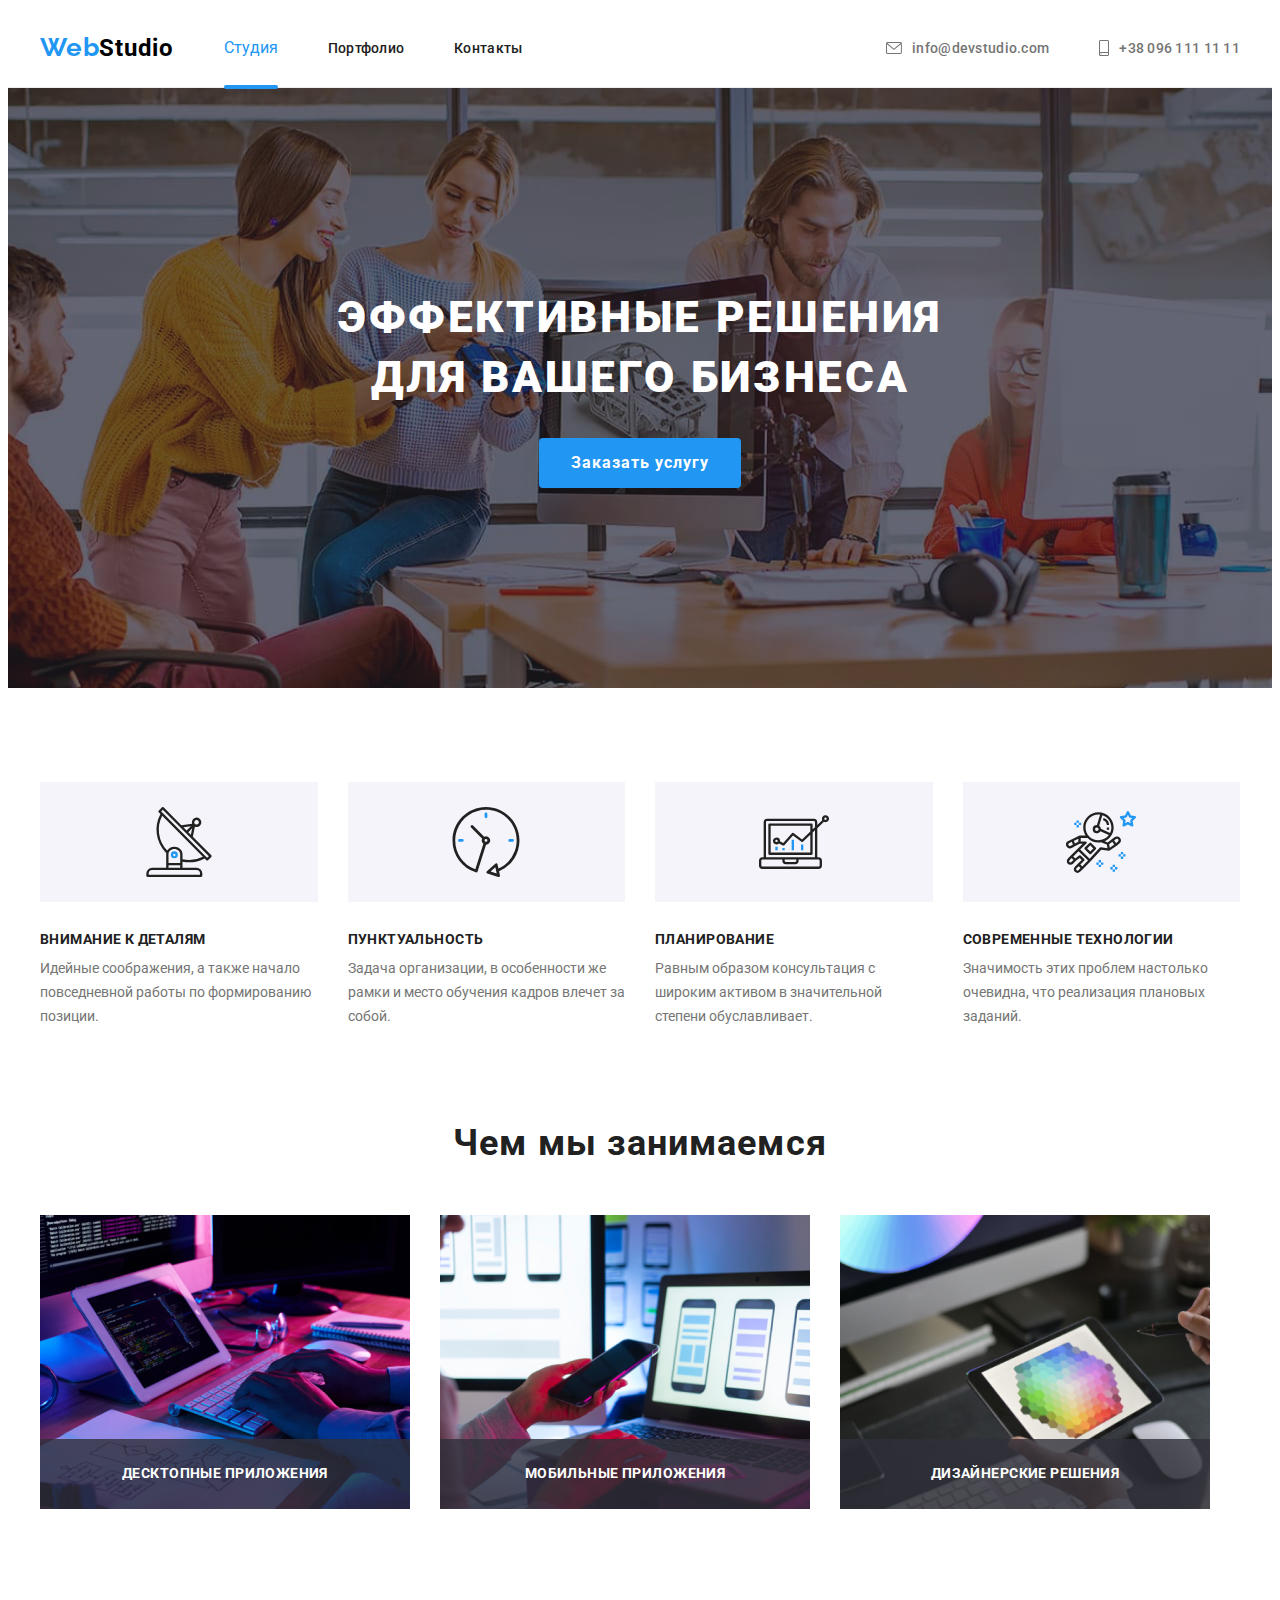
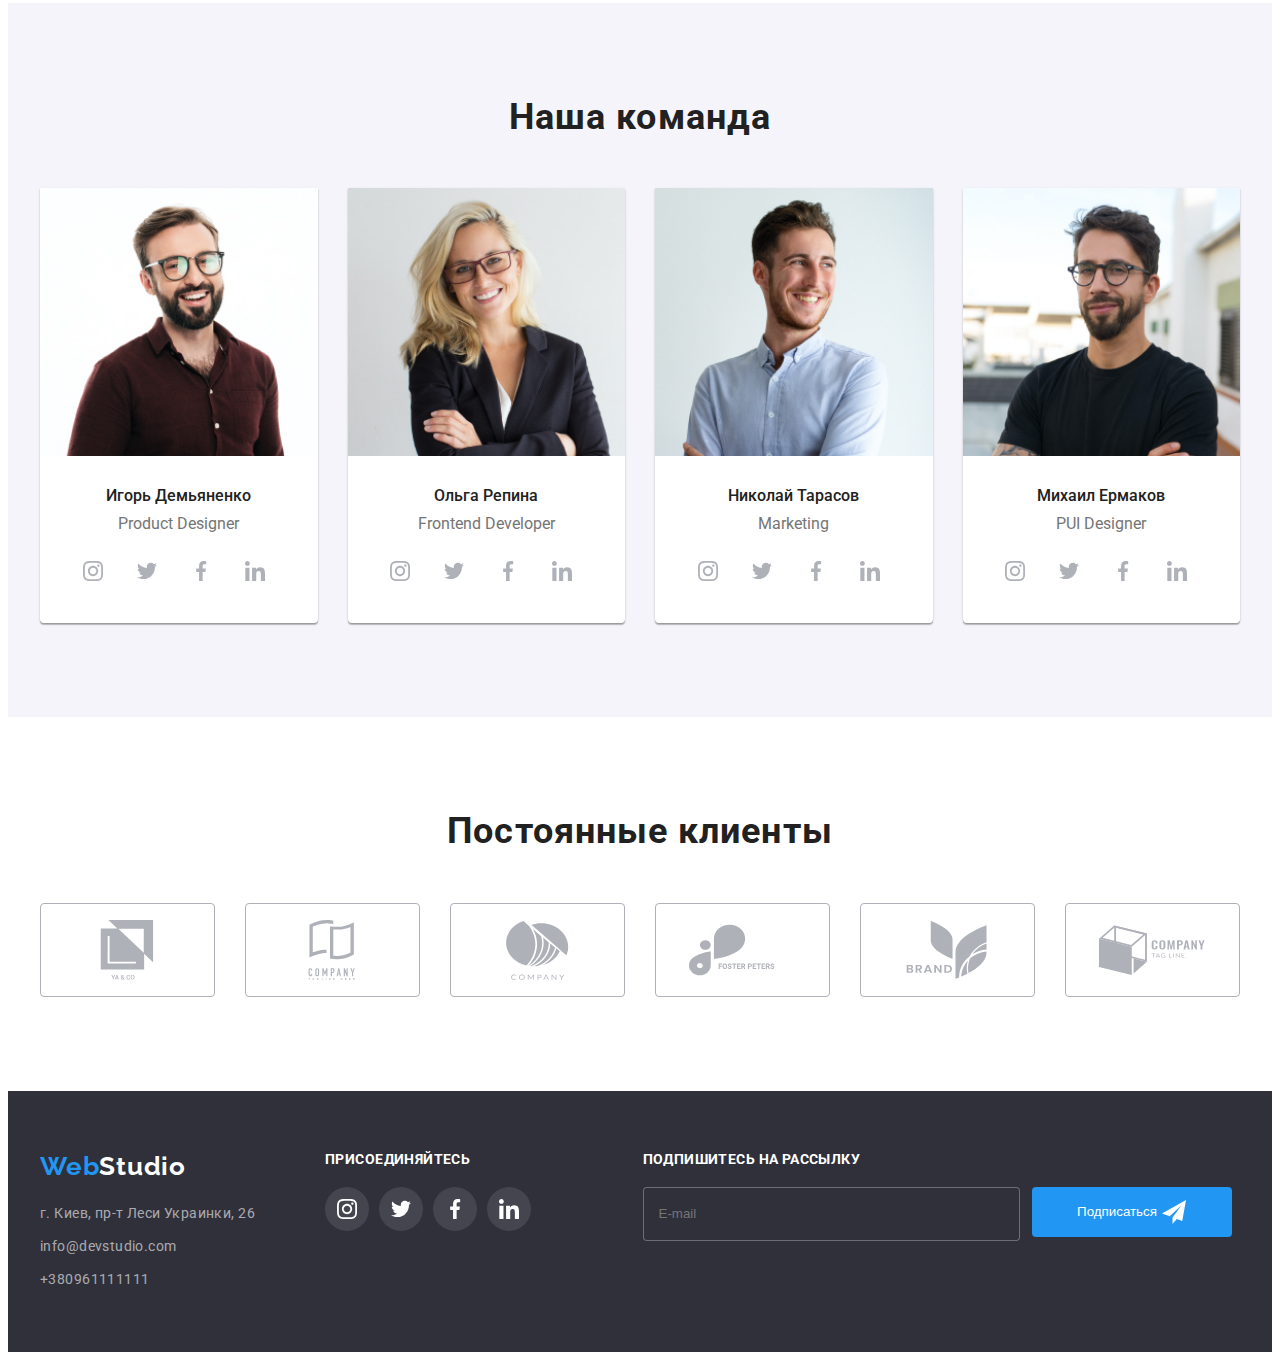
==== commit a7009dc8: "upgrade" ====
--- a/index.html
+++ b/index.html
@@ -139,7 +139,13 @@
         <div class="container">            
         <h2 class="section-title">Наша команда</h2>
         <ul class="team-list">
-            <li class="cards"><img src="./IMG/img.jpg" alt="man"><div class="team-underline"><h3 class="upperphotounderline">Игорь Демьяненко</h3>
+            <li class="cards"><img 
+                 srcset="./IMG/t1-1x.jpg 1x,
+                    ./IMG/t1-2x.jpg 2x"
+                src="./IMG/t1.jpg" 
+                alt="man"
+                width="270">
+                <div class="team-underline"><h3 class="upperphotounderline">Игорь Демьяненко</h3>
             <p class="bottomphotounderline insta">Product Designer</p>
             <ul class="social-info">
                 <li class="social"><a href="" class="social-link link">
@@ -163,7 +169,11 @@
             
         </div>
     </li>
-            <li class="cards"><img src="./IMG/img-2.jpg" alt="woman"><div class="team-underline"><h3 class="upperphotounderline">Ольга Репина</h3>
+            <li class="cards"><img 
+                srcset="./IMG/t2-1x.jpg 1x,
+                    ./IMG/t2-2x.jpg 2x"
+                src="./IMG/t2.jpg" 
+                src="./IMG/img-2.jpg" alt="woman" width="270"><div class="team-underline"><h3 class="upperphotounderline">Ольга Репина</h3>
             <p class="bottomphotounderline">Frontend Developer</p>
                 <ul class="social-info">
                     <li class="social"><a href="" class="social-link link">
@@ -181,7 +191,11 @@
                         </svg></a></li>
                 </ul>
             </div></li>
-            <li class="cards"><img src="./IMG/img-3.jpg" alt="man2"><div class="team-underline"><h3 class="upperphotounderline">Николай Тарасов</h3>
+            <li class="cards"><img 
+                srcset="./IMG/t3-1x.jpg 1x,
+                    ./IMG/t3-2x.jpg 2x"
+                src="./IMG/t3.jpg" 
+                src="./IMG/img-3.jpg" alt="man2" width="270"><div class="team-underline"><h3 class="upperphotounderline">Николай Тарасов</h3>
             <p class="bottomphotounderline">Marketing</p>
             <ul class="social-info">
                 <li class="social"><a href="" class="social-link link">
@@ -200,7 +214,11 @@
                     </svg></a></li>
             </ul>
         </div></li>
-            <li class="cards"><img src="./IMG/img-4.jpg" alt="man3"><div class="team-underline"><h3 class="upperphotounderline">Михаил Ермаков</h3>
+            <li class="cards"><img 
+                srcset="./IMG/t4-1x.jpg 1x,
+                    ./IMG/t4-2x.jpg 2x"
+                src="./IMG/t4.jpg" 
+                src="./IMG/img-4.jpg" alt="man3" width="270"><div class="team-underline"><h3 class="upperphotounderline">Михаил Ермаков</h3>
             <p class="bottomphotounderline">PUI Designer</p>
             <ul class="social-info">
                 <li class="social"><a href="" class="social-link link">
--- a/css/main.min.css
+++ b/css/main.min.css
@@ -1 +1 @@
-:root{--paragraphtextcolor: #757575;--titletextcolor: #212121;--accent: #2196F3;--cardsbcg: #FFFFFF;--teambcg: #F5F4FA;--headerbgc: #FFFFFF;--herobcg: #2F303A;--solutionsbcg: #FFFFFF;--worksbcg: #FFFFFF;--footerbcg: #2F303A;--timingfunction: cubic-bezier(0.4, 0, 0.2, 1)}p,h1,h2,h3,h4,h5,h6{margin:0}ul,ol{margin:0;padding-left:0}button{cursor:pointer}img{display:block;max-width:100%;height:auto;width:100%}body{font-family:"Roboto",sans-serif;color:#757575;background-color:#fff}ul{padding:0px;margin:0px;list-style:none}h2{margin-top:0px}h3{margin-top:0px;margin-bottom:9.4px}.container{width:100%;margin:0 auto;padding-left:15px;padding-right:15px}@media screen and (max-width: 480px){.container{width:480px}}@media screen and (max-width: 1200px){.container{width:1200px}}@media screen and (min-width: 480px){.container{width:480px}}@media screen and (min-width: 768px){.container{width:768px}}@media screen and (min-width: 1200px){.container{width:1200px}}.backdrop{position:fixed;width:1600x;top:0;left:0;right:0;bottom:0;background-color:rgba(0,0,0,.2);transition:opacity 250ms,visibility 250ms}.is-hidden{visibility:hidden;opacity:0;pointer-events:none}.modal{position:absolute;top:50%;left:50%;transform:translate(-50%, -50%);width:528px;min-height:581px;padding:40px;background-color:#fff;opacity:1;border-radius:4px;box-shadow:0px 1px 3px rgba(0,0,0,.12),0px 1px 1px rgba(0,0,0,.14),0px 2px 1px rgba(0,0,0,.2)}.input-field{position:relative}.input-icon{position:absolute;left:12px;top:50%;transform:translateY(-50%);transition:fill 250ms var(--timingfunction)}.modal-input:focus+.input-icon{fill:var(--accent)}.modal-input:hover+.input-icon{fill:var(--accent)}.button-modal-close{position:absolute;margin:0;padding:0;top:8px;right:8px;width:30px;height:30px;display:flex;align-items:center;justify-content:center;padding:0;background-color:#fff;border:1px solid rgba(0,0,0,.1);border-radius:50%}.button-modal-close:hover,.button-modal-close:focus{fill:#2196f3}.button-close-icon{height:18px;width:18px}.modal-title{text-align:center;font-weight:700;font-size:20px;line-height:1.15;text-align:center;color:#212121;margin-bottom:12px}.userdata{display:flex;flex-direction:column}.modal-input{width:100%;height:40px;border:1px solid rgba(33,33,33,.2);border-radius:4px;padding-left:35px;outline:none;transition:border-color 250ms var(--timingfunction)}.modal-input:hover,.modal-input:focus{border-color:var(--accent)}.modal-label{font-size:12px;line-height:1.166;letter-spacing:.01em;margin-bottom:4px;color:#757575}.modal-field{display:flex;flex-direction:column;margin-bottom:10px}.modal-field.comment{margin-bottom:20px}.modal-comments{width:448px;height:120px;border:1px solid rgba(33,33,33,.2);border-radius:4px;resize:none;padding:12px 16px;outline:none;transition:border-color 250ms var(--timingfunction)}.modal-comments:hover,.modal-comments:focus{border-color:var(--accent)}.checkbox-field{display:flex;margin:auto;margin-bottom:30px}.policy-text{display:flex;font-weight:400;font-size:14px;line-height:1.71;letter-spacing:.03em;margin-right:8px;align-items:center;color:#757575}.policy-text::before{content:"";width:16px;height:15px;border:2px solid #212121;border-radius:3px;margin-right:8px}.policy-terms{font-weight:400;font-size:14px;line-height:1.71;letter-spacing:.03em;text-decoration-line:underline;color:#2196f3}.checkbox:checked+.policy-text::before{background-color:var(--accent);background-image:url(../IMG/checkbox.svg);background-repeat:no-repeat;background-position:center;border:none}.visually-hidden{position:absolute;white-space:nowrap;width:1px;height:1px;overflow:hidden;border:0;padding:0;clip:rect(0 0 0 0);clip-path:inset(50%);margin:-1px}.modal-button{width:200px;height:50px;margin:auto;padding:10px 56px;font-weight:700;font-size:16px;line-height:1.88px;letter-spacing:.06em;border:rgba(0,0,0,0);box-shadow:0px 4px 4px rgba(0,0,0,.15);border-radius:4px;color:#fff;background-color:var(--accent);box-shadow:0px 1px 3px rgba(0,0,0,.12),0px 1px 1px rgba(0,0,0,.14),0px 2px 1px rgba(0,0,0,.2)}.header{border-bottom:1px solid #ececec;background-color:var(--headerbgc)}.header>.container{display:flex}.site-nav{display:flex;align-items:center}.logo{font-family:"Raleway";font-weight:700;font-size:24px;line-height:1.16;letter-spacing:.03em;color:var(--accent)}@media screen and (min-width: 1200px){.logo{font-family:"Raleway";font-weight:700;font-size:26px;line-height:1.19;letter-spacing:.03em}}.logo1{color:#000}.logo-header{font-weight:700;font-size:24px;line-height:1.16;text-align:center;letter-spacing:.03em;text-decoration:none;margin-right:50px}.nav{display:flex;align-items:center}@media screen and (max-width: 767px){.nav{display:none}}.nav__link{padding-top:30px;padding-bottom:30px;display:inline-block;font-weight:500;font-size:14px;line-height:16px;letter-spacing:.02em;text-decoration:none;color:#212121;cursor:pointer;transition:color 250ms var(--timingfunction)}.nav__link:hover,.nav__link:focus{color:var(--accent)}.nav__link-current{padding-top:30px;padding-bottom:30px;display:inline-block;color:var(--accent);text-decoration:none;transition:color 250ms var(--timingfunction)}.nav__link-current::after{content:"";display:block;position:absolute;bottom:-2px;width:100%;height:4px;border-radius:2px;opacity:1;background-color:#2196f3;transition:opacity 2000ms var(--timingfunction)}.nav__item{position:relative;padding:0px}.nav__item+.nav__item{margin-left:50px}.link{text-decoration:none}.contacts{align-items:center;margin-left:auto;padding-top:21px;padding-bottom:21px}@media screen and (max-width: 767px){.contacts{display:none}}@media screen and (min-width: 1200px){.contacts{display:inline-flex}}.contacts__item{margin-bottom:10px}.contacts__item:last-child{margin-bottom:0px}@media screen and (min-width: 1200px){.contacts__item{display:inline-flex;align-items:center;margin-left:50px;margin-bottom:0px}}.contacts__icon{margin-right:10px;fill:currentColor}.contacts__link{display:flex;align-items:center;text-decoration:none;font-weight:500;font-size:14px;line-height:16px;letter-spacing:.02em;color:#757575;transition:color 250ms var(--timingfunction)}.contacts__link:hover,.contacts__link:focus{color:var(--accent)}.mob-menu{position:fixed;background-color:#fff;z-index:1;top:0px;left:0;width:100vw;height:100vh}.mob-btn{display:block;margin-left:auto;background-color:rgba(0,0,0,0);border:none;margin-top:10px;margin-right:15px}.mob-btn:hover,.mob-btn:focus{fill:var(--accent)}@media screen and (min-width: 768px){.menu-open-btn{display:none}}.mob-nav{margin-left:40px;margin-bottom:200px}.mob-nav-item{margin-bottom:32px}.mob-nav-link{font-weight:500;font-size:40px;line-height:47px;letter-spacing:.02em;color:#212121;transition:color 250ms var(--timingfunction)}.mob-nav-link:hover,.mob-nav-link:focus{color:var(--accent)}.mob-nav__current{color:var(--accent)}.mob-contacts{margin-left:40px}.mob-contacts-item{margin-bottom:32px}.mob-contacts-item:last-child{margin-bottom:64px}.mob-contacts-tel{font-weight:500;font-size:34px;line-height:1.17;letter-spacing:.02em;color:#2196f3}.mob-contacts-mail{font-weight:500;font-size:24px;line-height:28px;letter-spacing:.02em;color:#757575}.mob-social{display:inline-flex;margin-left:40px}.mob-social-item{padding-right:10px;border-right:1px solid rgba(33,33,33,.2);margin-left:10px}.mob-social-item:last-child{border:none}.mob-social-item:first-child{margin:0}.mob-social-link{font-weight:500;font-size:18px;line-height:1.22;letter-spacing:.02em;color:#2196f3}.hero{padding-top:200px;padding-bottom:200px;text-align:center}.hero .conteiner{display:flex;width:100%;padding:0}@media screen and (min-width: 768px){.hero .conteiner{width:768px;padding-left:15px;padding-right:15px}}@media screen and (min-width: 1200px){.hero .conteiner{width:1200px}}.hero-title{max-width:696px;margin:auto;margin-bottom:30px;line-height:1.36;font-weight:900;font-size:44px;letter-spacing:.06em;text-transform:uppercase;text-align:center;color:#fff}.hero .button{min-width:200px;padding:10px 32px;border:0px solid rgba(0,0,0,0);text-align:center}.button{font-weight:700;font-size:16px;line-height:1.88;text-align:center;letter-spacing:.06em;font-family:inherit;color:#fff;background-color:var(--accent);border-radius:4px;cursor:pointer}.background{background:var(--herobcg);background-size:cover;background-repeat:no-repeat;background-position:center;margin-left:auto;margin-right:auto;max-width:1600px}@media screen and (min-width: 480px){.background{padding-top:118px;padding-bottom:118px;background-image:linear-gradient(rgba(47, 48, 58, 0.4), rgba(47, 48, 58, 0.4)),url(../IMG/hero-mob.jpg)}}@media screen and (min-width: 480px)and (min-device-pixel-ratio: 2),screen and (min-width: 480px)and (min-resolution: 192dpi),screen and (min-width: 480px)and (min-resolution: 2dppx){.background{background-image:linear-gradient(rgba(47, 48, 58, 0.4), rgba(47, 48, 58, 0.4)),url(../IMG/hero-mob-2x.jpg)}}@media screen and (min-width: 767px){.background{padding-top:118px;padding-bottom:118px;background-image:linear-gradient(rgba(47, 48, 58, 0.4), rgba(47, 48, 58, 0.4)),url(../IMG/hero-tab.jpg)}}@media screen and (min-width: 767px)and (min-device-pixel-ratio: 2),screen and (min-width: 767px)and (min-resolution: 192dpi),screen and (min-width: 767px)and (min-resolution: 2dppx){.background{background-image:linear-gradient(rgba(47, 48, 58, 0.4), rgba(47, 48, 58, 0.4)),url(../IMG/hero-tab-2x.jpg);background-size:cover}}@media screen and (min-width: 1200px){.background{padding-top:200px;padding-bottom:200px;background-image:linear-gradient(rgba(47, 48, 58, 0.4), rgba(47, 48, 58, 0.4)),url(../IMG/hero.jpg)}}@media screen and (min-width: 1200px)and (min-device-pixel-ratio: 2),screen and (min-width: 1200px)and (min-resolution: 192dpi),screen and (min-width: 1200px)and (min-resolution: 2dppx){.background{background-image:linear-gradient(rgba(47, 48, 58, 0.4), rgba(47, 48, 58, 0.4)),url(../IMG/hero-bg-2x.jpg)}}.section-solutions{padding-top:60px;padding-bottom:60px;background-color:var(--solutionsbcg)}@media screen and (min-width: 1200px){.section-solutions{padding-top:94px;padding-bottom:94px}}.solutionspar{display:flex;flex-wrap:wrap;gap:30px}.solutionspar .item{display:block;max-width:100%;height:auto;width:100%}@media screen and (min-width: 768px){.solutionspar .item{width:calc((100% - 30px)/2)}}@media screen and (min-width: 1200px){.solutionspar .item{width:calc((100% - 90px)/4)}}.solutionspar .item::before{display:block;min-height:120px;content:"";height:40px;margin-bottom:30px;background-color:#f5f4fa}.icon-antenna::before{background-repeat:no-repeat;background-position:center;background-image:url(../IMG/antenna.svg)}.icon-clock::before{background-repeat:no-repeat;background-position:center;background-image:url(../IMG/clock.svg)}.icon-diagramma::before{background-repeat:no-repeat;background-position:center;background-image:url(../IMG/vector.svg)}.icon-austronaut::before{background-repeat:no-repeat;background-position:center;background-image:url(../IMG/astronaut.svg)}.solutions-title{color:var(--titletextcolor);font-weight:700;font-size:14px;line-height:1.14;letter-spacing:.03em;text-transform:uppercase}@media screen and (max-width: 480px){.solutions-title{text-align:center}}.solutions-text{font-weight:400;font-size:14px;line-height:1.71;color:var(--paragraphtextcolor)}.section-title{margin-bottom:50px;color:var(--titletextcolor);text-align:center;font-weight:700;font-size:36px;line-height:1.16;text-align:center;letter-spacing:.03em;color:var(--titletextcolor)}.whatwedo{display:flex}.section-whatwedo{padding-bottom:94px}@media screen and (max-width: 1200px){.section-whatwedo{display:none}}.whatwedo .item{display:block}.whatwedo .item+.item{margin-left:30px}.thumb-whatwedo{position:relative}.photo-sign{display:flex;position:absolute;padding:0;margin:0;bottom:0;left:0;width:100%;height:70px;background:rgba(47,48,58,.8);font-weight:700;font-size:14px;line-height:1.14;letter-spacing:.03em;text-transform:uppercase;align-items:center;justify-content:center;color:#fff}.team{padding-top:60px;padding-bottom:60px;background-color:var(--teambcg)}@media screen and (min-width: 1200px){.team{padding-top:94px;padding-bottom:94px}}.team-list{display:flex;flex-wrap:wrap;gap:30px}.team-list .cards{display:block;max-width:100%;height:auto;width:100%;background-color:#fff;box-shadow:0px 1px 3px rgba(0,0,0,.12),0px 1px 1px rgba(0,0,0,.14),0px 2px 1px rgba(0,0,0,.2);border-radius:0px 0px 4px 4px}@media screen and (min-width: 768px){.team-list .cards{width:calc((100% - 30px)/2)}}@media screen and (min-width: 1200px){.team-list .cards{width:calc((100% - 90px)/4)}}.team-underline{padding-top:30px;padding-bottom:30px}.team .upperphotounderline{text-align:center;font-weight:500;font-size:16px;line-height:1.19;color:var(--titletextcolor)}.team .bottomphotounderline{text-align:center;font-size:16px;line-height:1.19;margin-bottom:16px;color:var(--paragraphtextcolor)}.social-info{display:flex;justify-content:center}.social{width:44px;height:44px;margin-right:10px}.social .item:last-child{margin-right:0px}.social-link{display:flex;width:100%;height:100%;border-radius:50%;align-items:center;justify-content:center;fill:#afb1b8;transition:fill 250ms var(--timingfunction),background-color 250ms var(--timingfunction)}.social-link:hover,.social-link:focus{background-color:var(--accent);fill:#fff}.clients{padding-top:60px;padding-bottom:60px}@media screen and (min-width: 1200px){.clients{padding-top:94px;padding-bottom:94px}}.clients-info{display:flex;flex-wrap:wrap;gap:30px}.clients-logo{display:block;max-width:100%;height:auto;width:100%;margin-right:0 auto}@media screen and (min-width: 480px){.clients-logo{width:calc((100% - 30px)/2)}}@media screen and (min-width: 768px){.clients-logo{width:calc((100% - 60px)/3)}}@media screen and (min-width: 1200px){.clients-logo{width:calc((100% - 150px)/6)}}.clients-link{display:flex;align-items:center;height:92px;justify-content:center;border:1px solid #afb1b8;border-radius:4px;transition:border-color 250ms var(--timingfunction)}.clients-link:hover,.clients-link:focus{border-color:var(--accent)}.clients-icons{fill:#afb1b8;transition:fill 250ms var(--timingfunction)}.clients-link:hover .clients-icons,.clients-link:focus .clients-icons{fill:var(--accent)}.nav-portfolio__button{background-color:#f5f4fa;font-weight:500;font-size:16px;line-height:1.62;text-align:center;letter-spacing:.03em;padding:6px 22px;border:1px solid rgba(0,0,0,0);border-radius:4px;color:#212121;transition:background-color 250ms var(--timingfunction),box-shadow 250ms var(--timingfunction)}.nav-portfolio__button:hover,.nav-portfolio__button:focus{box-shadow:0px 3px 1px rgba(0,0,0,.1),0px 1px 2px rgba(0,0,0,.08),0px 2px 2px rgba(0,0,0,.12);color:#fff;background-color:var(--accent)}.main-portfolio{background-color:var(--worksbcg)}@media screen and (min-width: 480px){.main-portfolio{padding-top:60px;padding-bottom:60px}}@media screen and (min-width: 1200px){.main-portfolio{padding-top:94px;padding-bottom:94px}}.nav-portfolio{justify-content:center;margin-bottom:50px;display:flex;background-color:#fff;gap:8px}@media screen and (max-width: 767px){.nav-portfolio{display:flex;flex-wrap:wrap;justify-content:flex-start;display:inline-flex}}.nav .item{position:relative}.thumb-cards{position:relative;overflow:hidden}.overlay-portfolio{position:absolute;top:0;width:100%;height:100%;padding:63px 24px;font-family:"Roboto";font-style:normal;font-weight:400;font-size:18px;line-height:1.56;letter-spacing:.03em;background-color:rgba(33,150,243,.9);color:#fff;transform:translateY(101%);transition:transform 250ms var(--timingfunction)}.cards-link:hover .overlay-portfolio{transform:translate(0)}.overlay-portfolio:hover{transform:translateY(0)}.works{padding-bottom:60px}@media screen and (min-width: 1200px){.works{padding-bottom:94px}}.works-list{display:flex;flex-wrap:wrap;gap:30px}.works-list .cards{display:block;width:100%;height:auto;width:100%}@media screen and (min-width: 768px){.works-list .cards{width:calc((100% - 30px)/2)}}@media screen and (min-width: 1200px){.works-list .cards{width:calc((100% - 60px)/3)}}.cards-link{display:block;cursor:pointer;transition:box-shadow;transition-duration:2500ms;transition-timing-function:cubic-bezier(0.23, 1, 0.32, 1)}.cards-link:hover,.cards-link:focus{box-shadow:0px 4px 4px 0px rgba(0,0,0,.25)}.works-underline{padding:20px 24px;border-bottom:1px solid #eee;border-right:1px solid #eee;border-left:1px solid #eee}.works-list .upperphotounderline{font-weight:700;font-size:18px;line-height:2;letter-spacing:.06em;color:var(--titletextcolor)}.works-list .bottomphotounderline{font-size:16px;line-height:1.88;color:var(--paragraphtextcolor)}.footer{padding-top:60px;padding-bottom:60px;padding-left:0;padding-right:0;background-color:var(--footerbcg)}.footer-logo{font-weight:700;font-size:24px;line-height:1.16;text-align:center;letter-spacing:.03em;display:inline-block;margin-bottom:20px;text-decoration:none}@media screen and (min-width: 1200px){.footer-logo{font-family:"Raleway";font-weight:700;font-size:26px;line-height:1.19;letter-spacing:.03em}}.logo2{font-family:"Raleway";font-style:normal;font-weight:700;font-size:26px;line-height:1.19;letter-spacing:.03em;color:#fff}.footercontacts{margin-right:auto}@media screen and (min-width: 1200px){.footercontacts{text-align:center;flex-direction:column;display:flex;align-items:flex-start}}.footercontacts__item:not(:last-child){margin-bottom:9px}.footercontacts__connect:hover,.footercontacts__connect:focus{color:var(--accent);transition:250ms var(--timingfunction)}.footercontacts__connect{font-style:normal;font-weight:400;font-size:14px;line-height:1.71;letter-spacing:.03em;color:rgba(255,255,255,.6);text-decoration:none;transition:color 250ms var(--timingfunction)}.footer .container{align-items:center}.adress{margin-bottom:60px}@media screen and (max-width: 767px){.adress{text-align:center;margin-right:0}}@media screen and (min-width: 768px){.adress{text-align:center;margin-right:165px;margin-bottom:60px}}@media screen and (min-width: 1200px){.adress{text-align:center;margin-right:70px;flex-direction:column;display:flex;align-items:flex-start}}.footer-title{font-weight:700;font-size:14px;line-height:16px;letter-spacing:.03em;text-transform:uppercase;margin-bottom:20px;color:#fff}@media screen and (max-width: 1199px){.footer-title{text-align:center}}.footer-join{display:block;padding-left:0}@media screen and (max-width: 768px){.footer-join{margin-bottom:60px}}@media screen and (min-width: 1200px){.footer-join{margin-right:93px}}.soc{display:flex;justify-content:center;fill:#fff}.soc__footer{margin-left:10px;width:44px;height:44px}.soc__footer:first-child{margin-left:0px}.soc__link{display:flex;width:100%;height:100%;border-radius:50%;align-items:center;justify-content:center;background-color:rgba(255,255,255,.1);fill:#fff;transition:background-color 250ms var(--timingfunction)}.soc__link:hover,.soc__link:focus{background-color:var(--accent)}.soc__icons{fill:#fff}.footer-submit{align-items:baseline;justify-content:center}@media screen and (max-width: 1199px){.footer-form{display:flex;flex-direction:column;align-items:center}}@media screen and (min-width: 1200px){.footer-form{display:flex;min-width:358px}}.footer-submit__email{height:50px;border:1px solid rgba(255,255,255,.3);border-radius:4px;background-color:var(--footerbcg);margin-right:12px;padding-left:15px;color:#fff}@media screen and (min-width: 480px){.footer-submit__email{width:450px}}@media screen and (min-width: 768px){.footer-submit__email{width:450px}}@media screen and (max-width: 1199px){.footer-submit__email{margin-bottom:20px}}@media screen and (min-width: 1200px){.footer-submit__email{min-width:358px;margin-bottom:20px}}.footer-submit__button{display:inline-flex;width:200px;height:50px;border:rgba(0,0,0,0);align-items:center;justify-content:center;border-radius:4px;border:1px solid rgba(0,0,0,0);color:#fff;background-color:var(--accent)}.footer-submit__button::after{display:block;content:"";width:24px;height:24px;margin-left:5px;background-repeat:no-repeat;background-position:center;background-image:url(../IMG/iconsend.svg)}@media screen and (min-width: 1200px){.container-tab{display:flex;margin-left:0}}.container-mob{justify-content:center}@media screen and (min-width: 768px){.container-mob{display:flex}}@media screen and (min-width: 1200px){.container-mob{display:flex}}/*# sourceMappingURL=main.min.css.map */+:root{--paragraphtextcolor: #757575;--titletextcolor: #212121;--accent: #2196F3;--cardsbcg: #FFFFFF;--teambcg: #F5F4FA;--headerbgc: #FFFFFF;--herobcg: #2F303A;--solutionsbcg: #FFFFFF;--worksbcg: #FFFFFF;--footerbcg: #2F303A;--timingfunction: cubic-bezier(0.4, 0, 0.2, 1)}p,h1,h2,h3,h4,h5,h6{margin:0}ul,ol{margin:0;padding-left:0}button{cursor:pointer}img{display:block;max-width:100%;height:auto;width:100%}body{font-family:"Roboto",sans-serif;color:#757575;background-color:#fff}ul{padding:0px;margin:0px;list-style:none}h2{margin-top:0px}h3{margin-top:0px;margin-bottom:9.4px}.container{width:100%;margin:0 auto;padding-left:15px;padding-right:15px}@media screen and (max-width: 480px){.container{width:480px}}@media screen and (max-width: 1200px){.container{width:1200px}}@media screen and (min-width: 480px){.container{width:480px}}@media screen and (min-width: 768px){.container{width:768px}}@media screen and (min-width: 1200px){.container{width:1200px}}.backdrop{position:fixed;width:1600x;top:0;left:0;right:0;bottom:0;background-color:rgba(0,0,0,.2);transition:opacity 250ms,visibility 250ms}.is-hidden{visibility:hidden;opacity:0;pointer-events:none}.modal{position:absolute;top:50%;left:50%;transform:translate(-50%, -50%);padding:40px;background-color:#fff;opacity:1;border-radius:4px;box-shadow:0px 1px 3px rgba(0,0,0,.12),0px 1px 1px rgba(0,0,0,.14),0px 2px 1px rgba(0,0,0,.2)}@media screen and (min-width: 467px){.modal{padding:40px;width:450px;height:609px}}@media screen and (min-width: 1200px){.modal{width:528px;height:581px}}.input-field{position:relative}.input-icon{position:absolute;left:12px;top:50%;transform:translateY(-50%);transition:fill 250ms var(--timingfunction)}.modal-input:focus+.input-icon{fill:var(--accent)}.modal-input:hover+.input-icon{fill:var(--accent)}.button-modal-close{position:absolute;margin:0;padding:0;top:8px;right:8px;width:30px;height:30px;display:flex;align-items:center;justify-content:center;padding:0;background-color:#fff;border:1px solid rgba(0,0,0,.1);border-radius:50%}.button-modal-close:hover,.button-modal-close:focus{fill:#2196f3}.button-close-icon{height:18px;width:18px}.modal-title{text-align:center;font-weight:700;font-size:20px;text-align:center;color:#212121;margin-bottom:12px}@media screen and (min-width: 467px){.modal-title{line-height:1.5}}@media screen and (min-width: 1200px){.modal-title{line-height:1.15}}.userdata{display:flex;flex-direction:column}.modal-input{width:100%;height:40px;border:1px solid rgba(33,33,33,.2);border-radius:4px;padding-left:35px;outline:none;transition:border-color 250ms var(--timingfunction)}.modal-input:hover,.modal-input:focus{border-color:var(--accent)}.modal-label{font-size:12px;line-height:1.166;letter-spacing:.01em;margin-bottom:4px;color:#757575}.modal-field{display:flex;flex-direction:column;margin-bottom:10px}.modal-field.comment{margin-bottom:20px}.modal-comments{height:120px;border:1px solid rgba(33,33,33,.2);border-radius:4px;resize:none;padding:12px 16px;outline:none;transition:border-color 250ms var(--timingfunction)}.modal-comments:hover,.modal-comments:focus{border-color:var(--accent)}@media screen and (min-width: 467px){.modal-comments{width:370px}}@media screen and (min-width: 1200px){.modal-comments{width:448px;height:120px}}.checkbox-field{display:flex;margin:auto;margin-bottom:30px}.policy-text{display:flex;font-weight:400;letter-spacing:.03em;margin-right:8px;align-items:center;color:#757575}.policy-text::before{content:"";width:16px;height:15px;border:2px solid #212121;border-radius:3px;margin-right:8px}@media screen and (min-width: 467px){.policy-text{width:370px;font-weight:400;font-size:12px;line-height:1.16;letter-spacing:.03em}}@media screen and (min-width: 1200px){.policy-text{font-weight:400;font-size:14px;line-height:1.71;letter-spacing:.03em}}.policy-terms{letter-spacing:.03em;text-decoration-line:underline;color:#2196f3}@media screen and (min-width: 1200px){.policy-terms{font-weight:400;font-size:14px;line-height:1.71;letter-spacing:.03em}}.checkbox:checked+.policy-text::before{background-color:var(--accent);background-image:url(../IMG/checkbox.svg);background-repeat:no-repeat;background-position:center;border:none}.visually-hidden{position:absolute;white-space:nowrap;width:1px;height:1px;overflow:hidden;border:0;padding:0;clip:rect(0 0 0 0);clip-path:inset(50%);margin:-1px}.modal-button{width:200px;height:50px;margin:auto;padding:10px 56px;font-weight:700;font-size:16px;line-height:1.88px;letter-spacing:.06em;border:rgba(0,0,0,0);box-shadow:0px 4px 4px rgba(0,0,0,.15);border-radius:4px;color:#fff;background-color:var(--accent);box-shadow:0px 1px 3px rgba(0,0,0,.12),0px 1px 1px rgba(0,0,0,.14),0px 2px 1px rgba(0,0,0,.2)}.header{border-bottom:1px solid #ececec;background-color:var(--headerbgc)}.header>.container{display:flex}.site-nav{display:flex;align-items:center}.logo{font-family:"Raleway";font-weight:700;font-size:24px;line-height:1.16;letter-spacing:.03em;color:var(--accent)}@media screen and (min-width: 1200px){.logo{font-family:"Raleway";font-weight:700;font-size:26px;line-height:1.19;letter-spacing:.03em}}.logo1{color:#000}.logo-header{font-weight:700;font-size:24px;line-height:1.16;text-align:center;letter-spacing:.03em;text-decoration:none;margin-right:50px}.nav{display:flex;align-items:center}@media screen and (max-width: 767px){.nav{display:none}}.nav__link{padding-top:30px;padding-bottom:30px;display:inline-block;font-weight:500;font-size:14px;line-height:16px;letter-spacing:.02em;text-decoration:none;color:#212121;cursor:pointer;transition:color 250ms var(--timingfunction)}.nav__link:hover,.nav__link:focus{color:var(--accent)}.nav__link-current{padding-top:30px;padding-bottom:30px;display:inline-block;color:var(--accent);text-decoration:none;transition:color 250ms var(--timingfunction)}.nav__link-current::after{content:"";display:block;position:absolute;bottom:-2px;width:100%;height:4px;border-radius:2px;opacity:1;background-color:#2196f3;transition:opacity 2000ms var(--timingfunction)}.nav__item{position:relative;padding:0px}.nav__item+.nav__item{margin-left:50px}.link{text-decoration:none}.contacts{align-items:center;margin-left:auto;padding-top:21px;padding-bottom:21px}@media screen and (max-width: 767px){.contacts{display:none}}@media screen and (min-width: 1200px){.contacts{display:inline-flex}}.contacts__item{margin-bottom:10px}.contacts__item:last-child{margin-bottom:0px}@media screen and (min-width: 1200px){.contacts__item{display:inline-flex;align-items:center;margin-left:50px;margin-bottom:0px}}.contacts__icon{margin-right:10px;fill:currentColor}.contacts__link{display:flex;align-items:center;text-decoration:none;font-weight:500;font-size:14px;line-height:16px;letter-spacing:.02em;color:#757575;transition:color 250ms var(--timingfunction)}.contacts__link:hover,.contacts__link:focus{color:var(--accent)}.mob-menu{position:fixed;background-color:#fff;z-index:1;top:0px;left:0;width:100vw;height:100vh}.mob-btn{display:block;margin-left:auto;background-color:rgba(0,0,0,0);border:none;margin-top:10px;margin-right:15px}.mob-btn:hover,.mob-btn:focus{fill:var(--accent)}@media screen and (min-width: 768px){.menu-open-btn{display:none}}.mob-nav{margin-left:40px;margin-bottom:305px}.mob-nav-item{margin-bottom:32px}.mob-nav-link{font-weight:500;font-size:40px;line-height:47px;letter-spacing:.02em;color:#212121;transition:color 250ms var(--timingfunction)}.mob-nav-link:hover,.mob-nav-link:focus{color:var(--accent)}.mob-nav__current{color:var(--accent)}.mob-contacts{margin-left:40px}.mob-contacts-item{margin-bottom:32px}.mob-contacts-item:last-child{margin-bottom:64px}.mob-contacts-tel{font-weight:500;font-size:34px;line-height:1.17;letter-spacing:.02em;color:#2196f3}.mob-contacts-mail{font-weight:500;font-size:24px;line-height:28px;letter-spacing:.02em;color:#757575}.mob-social{display:inline-flex;margin-left:40px}.mob-social-item{padding-right:10px;border-right:1px solid rgba(33,33,33,.2);margin-left:10px}.mob-social-item:last-child{border:none}.mob-social-item:first-child{margin:0}.mob-social-link{font-weight:500;font-size:18px;line-height:1.22;letter-spacing:.02em;text-decoration:none;color:#2196f3}.hero{padding-top:200px;padding-bottom:200px;text-align:center}.hero .conteiner{display:flex;width:100%;padding:0}@media screen and (min-width: 768px){.hero .conteiner{width:768px;padding-left:15px;padding-right:15px}}@media screen and (min-width: 1200px){.hero .conteiner{width:1200px}}.hero-title{max-width:696px;margin:auto;margin-bottom:30px;line-height:1.36;font-weight:900;font-size:44px;letter-spacing:.06em;text-transform:uppercase;text-align:center;color:#fff}.hero .button{min-width:200px;padding:10px 32px;border:0px solid rgba(0,0,0,0);text-align:center}.button{font-weight:700;font-size:16px;line-height:1.88;text-align:center;letter-spacing:.06em;font-family:inherit;color:#fff;background-color:var(--accent);border-radius:4px;cursor:pointer}.background{background:var(--herobcg);background-size:cover;background-repeat:no-repeat;background-position:center;margin-left:auto;margin-right:auto;max-width:1600px}@media screen and (min-width: 480px){.background{padding-top:118px;padding-bottom:118px;background-image:linear-gradient(rgba(47, 48, 58, 0.4), rgba(47, 48, 58, 0.4)),url(../IMG/hero-mob.jpg)}}@media screen and (min-width: 480px)and (min-device-pixel-ratio: 2),screen and (min-width: 480px)and (min-resolution: 192dpi),screen and (min-width: 480px)and (min-resolution: 2dppx){.background{background-image:linear-gradient(rgba(47, 48, 58, 0.4), rgba(47, 48, 58, 0.4)),url(../IMG/hero-mob-2x.jpg)}}@media screen and (min-width: 767px){.background{padding-top:118px;padding-bottom:118px;background-image:linear-gradient(rgba(47, 48, 58, 0.4), rgba(47, 48, 58, 0.4)),url(../IMG/hero-tab.jpg)}}@media screen and (min-width: 767px)and (min-device-pixel-ratio: 2),screen and (min-width: 767px)and (min-resolution: 192dpi),screen and (min-width: 767px)and (min-resolution: 2dppx){.background{background-image:linear-gradient(rgba(47, 48, 58, 0.4), rgba(47, 48, 58, 0.4)),url(../IMG/hero-tab-2x.jpg);background-size:cover}}@media screen and (min-width: 1200px){.background{padding-top:200px;padding-bottom:200px;background-image:linear-gradient(rgba(47, 48, 58, 0.4), rgba(47, 48, 58, 0.4)),url(../IMG/hero.jpg)}}@media screen and (min-width: 1200px)and (min-device-pixel-ratio: 2),screen and (min-width: 1200px)and (min-resolution: 192dpi),screen and (min-width: 1200px)and (min-resolution: 2dppx){.background{background-image:linear-gradient(rgba(47, 48, 58, 0.4), rgba(47, 48, 58, 0.4)),url(../IMG/hero-bg-2x.jpg)}}.section-solutions{padding-top:60px;padding-bottom:60px;background-color:var(--solutionsbcg)}@media screen and (min-width: 1200px){.section-solutions{padding-top:94px;padding-bottom:94px}}.solutionspar{display:flex;flex-wrap:wrap;gap:30px}.solutionspar .item{display:block;max-width:100%;height:auto;width:100%}@media screen and (min-width: 768px){.solutionspar .item{width:calc((100% - 30px)/2)}}@media screen and (min-width: 1200px){.solutionspar .item{width:calc((100% - 90px)/4)}}.solutionspar .item::before{display:block;min-height:120px;content:"";height:40px;margin-bottom:30px;background-color:#f5f4fa}.icon-antenna::before{background-repeat:no-repeat;background-position:center;background-image:url(../IMG/antenna.svg)}.icon-clock::before{background-repeat:no-repeat;background-position:center;background-image:url(../IMG/clock.svg)}.icon-diagramma::before{background-repeat:no-repeat;background-position:center;background-image:url(../IMG/vector.svg)}.icon-austronaut::before{background-repeat:no-repeat;background-position:center;background-image:url(../IMG/astronaut.svg)}.solutions-title{color:var(--titletextcolor);font-weight:700;font-size:14px;line-height:1.14;letter-spacing:.03em;text-transform:uppercase}@media screen and (max-width: 480px){.solutions-title{text-align:center}}.solutions-text{font-weight:400;font-size:14px;line-height:1.71;color:var(--paragraphtextcolor)}.section-title{margin-bottom:50px;color:var(--titletextcolor);text-align:center;font-weight:700;font-size:36px;line-height:1.16;text-align:center;letter-spacing:.03em;color:var(--titletextcolor)}.whatwedo{display:flex}.section-whatwedo{padding-bottom:94px}@media screen and (max-width: 1200px){.section-whatwedo{display:none}}.whatwedo .item{display:block}.whatwedo .item+.item{margin-left:30px}.thumb-whatwedo{position:relative}.photo-sign{display:flex;position:absolute;padding:0;margin:0;bottom:0;left:0;width:100%;height:70px;background:rgba(47,48,58,.8);font-weight:700;font-size:14px;line-height:1.14;letter-spacing:.03em;text-transform:uppercase;align-items:center;justify-content:center;color:#fff}.team{padding-top:60px;padding-bottom:60px;background-color:var(--teambcg)}@media screen and (min-width: 1200px){.team{padding-top:94px;padding-bottom:94px}}.team-list{display:flex;flex-wrap:wrap;gap:30px}.team-list .cards{display:block;max-width:100%;height:auto;width:100%;background-color:#fff;box-shadow:0px 1px 3px rgba(0,0,0,.12),0px 1px 1px rgba(0,0,0,.14),0px 2px 1px rgba(0,0,0,.2);border-radius:0px 0px 4px 4px}@media screen and (min-width: 768px){.team-list .cards{width:calc((100% - 30px)/2)}}@media screen and (min-width: 1200px){.team-list .cards{width:calc((100% - 90px)/4)}}.team-underline{padding-top:30px;padding-bottom:30px}.team .upperphotounderline{text-align:center;font-weight:500;font-size:16px;line-height:1.19;color:var(--titletextcolor)}.team .bottomphotounderline{text-align:center;font-size:16px;line-height:1.19;margin-bottom:16px;color:var(--paragraphtextcolor)}.social-info{display:flex;justify-content:center}.social{width:44px;height:44px;margin-right:10px}.social .item:last-child{margin-right:0px}.social-link{display:flex;width:100%;height:100%;border-radius:50%;align-items:center;justify-content:center;fill:#afb1b8;transition:fill 250ms var(--timingfunction),background-color 250ms var(--timingfunction)}.social-link:hover,.social-link:focus{background-color:var(--accent);fill:#fff}.clients{padding-top:60px;padding-bottom:60px}@media screen and (min-width: 1200px){.clients{padding-top:94px;padding-bottom:94px}}.clients-info{display:flex;flex-wrap:wrap;gap:30px}.clients-logo{display:block;max-width:100%;height:auto;width:100%;margin-right:0 auto}@media screen and (min-width: 480px){.clients-logo{width:calc((100% - 30px)/2)}}@media screen and (min-width: 768px){.clients-logo{width:calc((100% - 60px)/3)}}@media screen and (min-width: 1200px){.clients-logo{width:calc((100% - 150px)/6)}}.clients-link{display:flex;align-items:center;height:92px;justify-content:center;border:1px solid #afb1b8;border-radius:4px;transition:border-color 250ms var(--timingfunction)}.clients-link:hover,.clients-link:focus{border-color:var(--accent)}.clients-icons{fill:#afb1b8;transition:fill 250ms var(--timingfunction)}.clients-link:hover .clients-icons,.clients-link:focus .clients-icons{fill:var(--accent)}.nav-portfolio__button{background-color:#f5f4fa;font-weight:500;font-size:16px;line-height:1.62;text-align:center;letter-spacing:.03em;padding:6px 22px;border:1px solid rgba(0,0,0,0);border-radius:4px;color:#212121;transition:background-color 250ms var(--timingfunction),box-shadow 250ms var(--timingfunction)}.nav-portfolio__button:hover,.nav-portfolio__button:focus{box-shadow:0px 3px 1px rgba(0,0,0,.1),0px 1px 2px rgba(0,0,0,.08),0px 2px 2px rgba(0,0,0,.12);color:#fff;background-color:var(--accent)}.main-portfolio{background-color:var(--worksbcg)}@media screen and (min-width: 480px){.main-portfolio{padding-top:60px;padding-bottom:60px}}@media screen and (min-width: 1200px){.main-portfolio{padding-top:94px;padding-bottom:94px}}.nav-portfolio{justify-content:center;margin-bottom:50px;display:flex;background-color:#fff;gap:8px}@media screen and (max-width: 767px){.nav-portfolio{display:flex;flex-wrap:wrap;justify-content:flex-start;display:inline-flex}}.nav .item{position:relative}.thumb-cards{position:relative;overflow:hidden}.overlay-portfolio{position:absolute;top:0;width:100%;height:100%;padding:63px 24px;font-family:"Roboto";font-style:normal;font-weight:400;font-size:18px;line-height:1.56;letter-spacing:.03em;background-color:rgba(33,150,243,.9);color:#fff;transform:translateY(101%);transition:transform 250ms var(--timingfunction)}.cards-link:hover .overlay-portfolio{transform:translate(0)}.overlay-portfolio:hover{transform:translateY(0)}.works{padding-bottom:60px}@media screen and (min-width: 1200px){.works{padding-bottom:94px}}.works-list{display:flex;flex-wrap:wrap;gap:30px}.works-list .cards{display:block;width:100%;height:auto;width:100%}@media screen and (min-width: 768px){.works-list .cards{width:calc((100% - 30px)/2)}}@media screen and (min-width: 1200px){.works-list .cards{width:calc((100% - 60px)/3)}}.cards-link{display:block;cursor:pointer;transition:box-shadow;transition-duration:2500ms;transition-timing-function:cubic-bezier(0.23, 1, 0.32, 1)}.cards-link:hover,.cards-link:focus{box-shadow:0px 4px 4px 0px rgba(0,0,0,.25)}.works-underline{padding:20px 24px;border-bottom:1px solid #eee;border-right:1px solid #eee;border-left:1px solid #eee}.works-list .upperphotounderline{font-weight:700;font-size:18px;line-height:2;letter-spacing:.06em;color:var(--titletextcolor)}.works-list .bottomphotounderline{font-size:16px;line-height:1.88;color:var(--paragraphtextcolor)}.footer{padding-top:60px;padding-bottom:60px;padding-left:0;padding-right:0;background-color:var(--footerbcg)}.footer-logo{font-weight:700;font-size:24px;line-height:1.16;text-align:center;letter-spacing:.03em;display:inline-block;margin-bottom:20px;text-decoration:none}@media screen and (min-width: 1200px){.footer-logo{font-family:"Raleway";font-weight:700;font-size:26px;line-height:1.19;letter-spacing:.03em}}.logo2{font-family:"Raleway";font-style:normal;font-weight:700;font-size:26px;line-height:1.19;letter-spacing:.03em;color:#fff}.footercontacts{margin-right:auto}@media screen and (min-width: 1200px){.footercontacts{text-align:center;flex-direction:column;display:flex;align-items:flex-start}}.footercontacts__item:not(:last-child){margin-bottom:9px}.footercontacts__connect:hover,.footercontacts__connect:focus{color:var(--accent);transition:250ms var(--timingfunction)}.footercontacts__connect{font-style:normal;font-weight:400;font-size:14px;line-height:1.71;letter-spacing:.03em;color:rgba(255,255,255,.6);text-decoration:none;transition:color 250ms var(--timingfunction)}.footer .container{align-items:center}.adress{margin-bottom:60px}@media screen and (max-width: 767px){.adress{text-align:center;margin-right:0}}@media screen and (min-width: 768px){.adress{text-align:center;margin-right:165px;margin-bottom:60px}}@media screen and (min-width: 1200px){.adress{text-align:center;margin-right:70px;margin-bottom:0px;flex-direction:column;display:flex;align-items:flex-start}}.footer-title{font-weight:700;font-size:14px;line-height:16px;letter-spacing:.03em;text-transform:uppercase;margin-bottom:20px;color:#fff}@media screen and (max-width: 1199px){.footer-title{text-align:center}}.footer-join{display:block;padding-left:0}@media screen and (max-width: 768px){.footer-join{margin-bottom:60px}}@media screen and (min-width: 1200px){.footer-join{margin-right:103px}}.soc{display:flex;justify-content:center;fill:#fff}.soc__footer{margin-left:10px;width:44px;height:44px}.soc__footer:first-child{margin-left:0px}.soc__link{display:flex;width:100%;height:100%;border-radius:50%;align-items:center;justify-content:center;background-color:rgba(255,255,255,.1);fill:#fff;transition:background-color 250ms var(--timingfunction)}.soc__link:hover,.soc__link:focus{background-color:var(--accent)}.soc__icons{fill:#fff}.footer-submit{align-items:baseline;justify-content:center}@media screen and (min-width: 1200px){.footer-submit{margin-right:auto}}@media screen and (max-width: 1199px){.footer-form{display:flex;flex-direction:column;align-items:center}}@media screen and (min-width: 1200px){.footer-form{display:flex;min-width:358px}}.footer-submit__email{height:50px;border:1px solid rgba(255,255,255,.3);border-radius:4px;background-color:var(--footerbcg);margin-right:12px;padding-left:15px;color:#fff}@media screen and (min-width: 480px){.footer-submit__email{width:450px}}@media screen and (min-width: 768px){.footer-submit__email{width:450px}}@media screen and (max-width: 1199px){.footer-submit__email{margin-bottom:20px}}@media screen and (min-width: 1200px){.footer-submit__email{width:358px;margin-bottom:20px}}.footer-submit__button{display:inline-flex;width:200px;height:50px;border:rgba(0,0,0,0);align-items:center;justify-content:center;border-radius:4px;border:1px solid rgba(0,0,0,0);color:#fff;background-color:var(--accent)}.footer-submit__button::after{display:block;content:"";width:24px;height:24px;margin-left:5px;background-repeat:no-repeat;background-position:center;background-image:url(../IMG/iconsend.svg)}@media screen and (min-width: 1200px){.container-tab{display:flex;margin-right:auto}}.container-mob{justify-content:center}@media screen and (min-width: 768px){.container-mob{display:flex}}@media screen and (min-width: 1200px){.container-mob{display:flex;margin-right:auto}}/*# sourceMappingURL=main.min.css.map */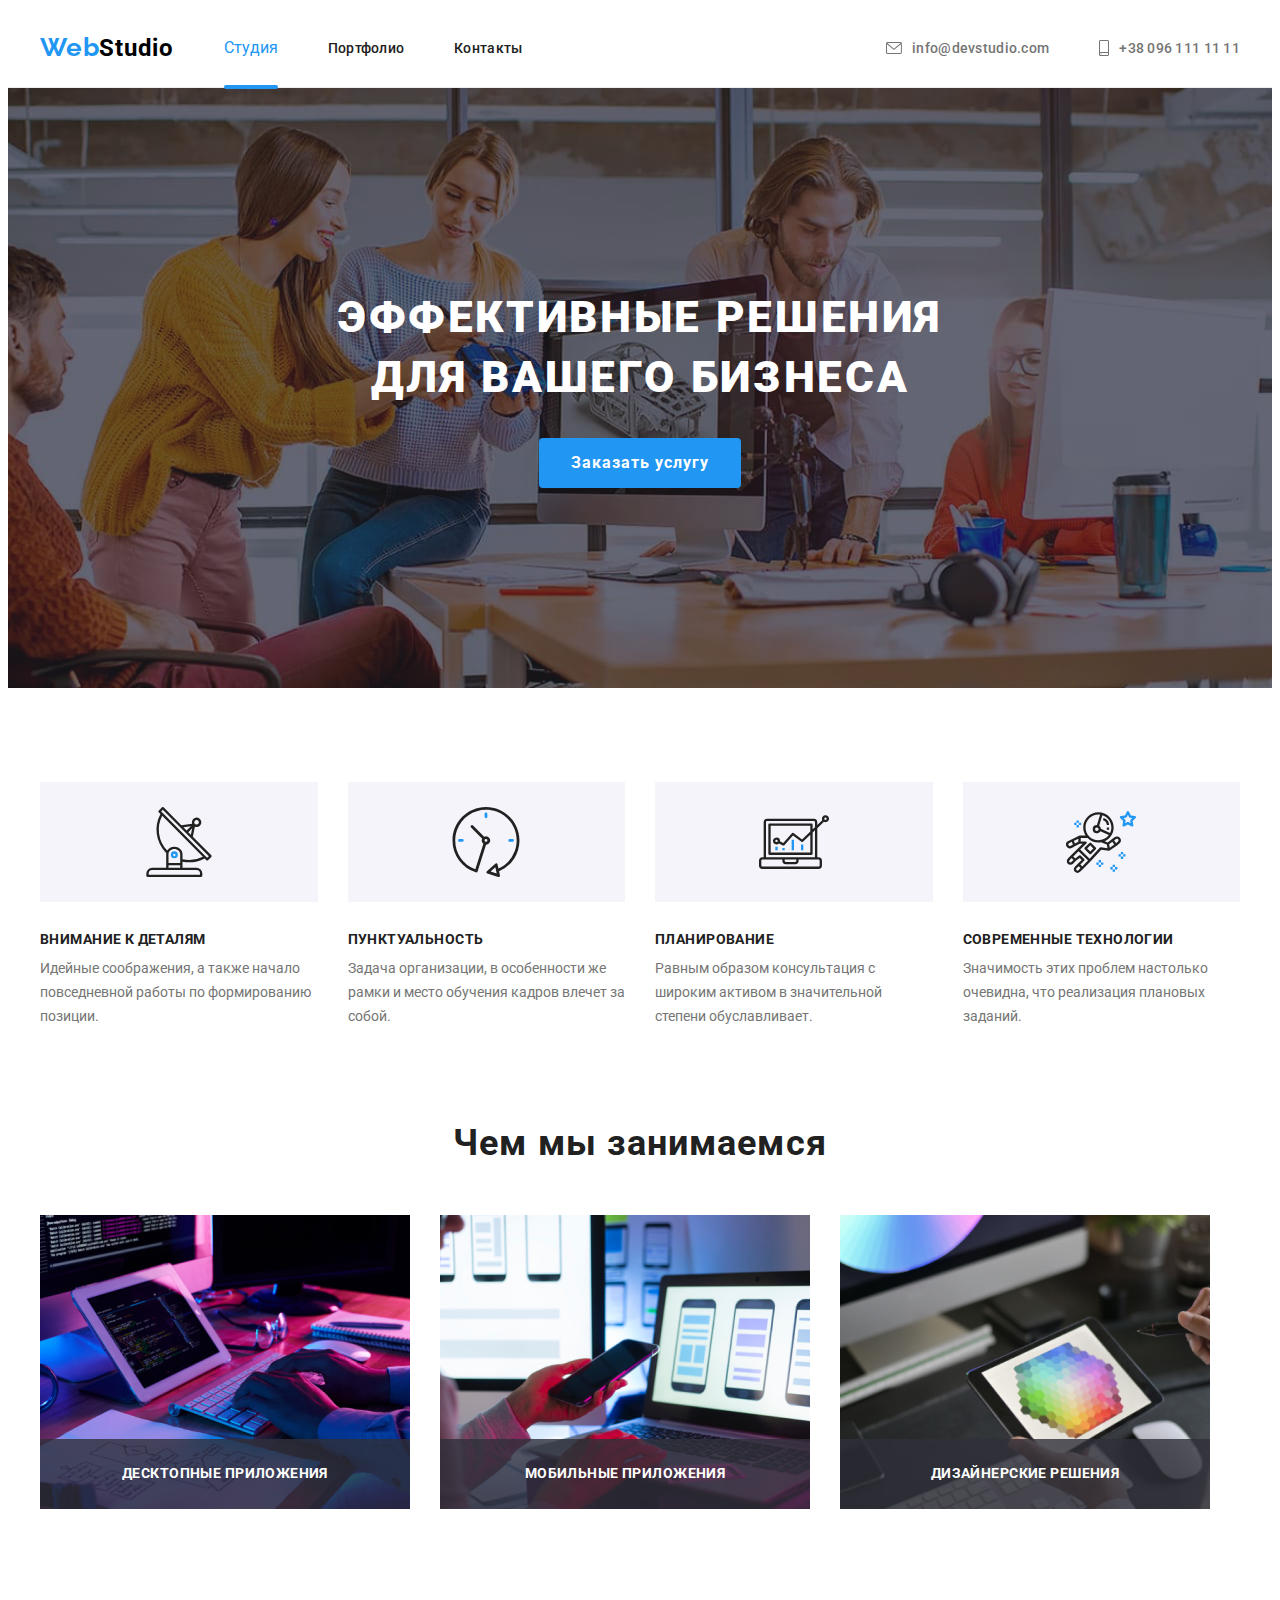
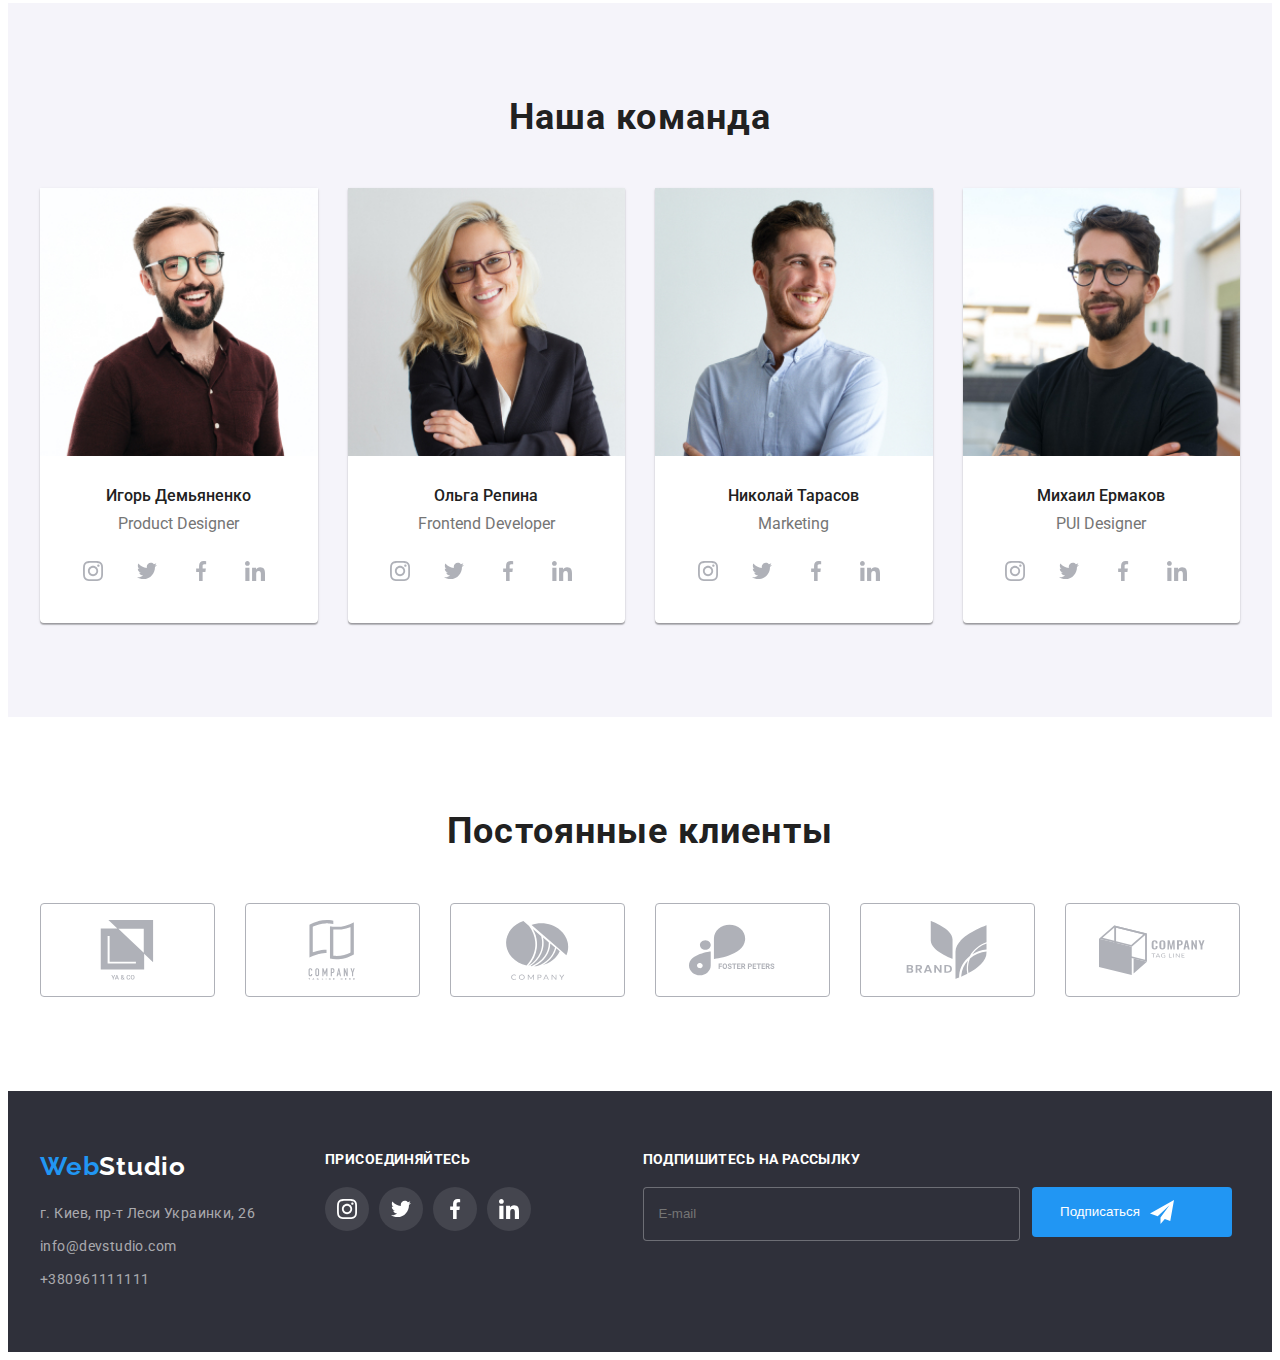
==== commit c733b37b: "made send button to sprite" ====
--- a/index.html
+++ b/index.html
@@ -173,7 +173,7 @@
                 srcset="./IMG/t2-1x.jpg 1x,
                     ./IMG/t2-2x.jpg 2x"
                 src="./IMG/t2.jpg" 
-                src="./IMG/img-2.jpg" alt="woman" width="270"><div class="team-underline"><h3 class="upperphotounderline">Ольга Репина</h3>
+                alt="woman" width="270"><div class="team-underline"><h3 class="upperphotounderline">Ольга Репина</h3>
             <p class="bottomphotounderline">Frontend Developer</p>
                 <ul class="social-info">
                     <li class="social"><a href="" class="social-link link">
@@ -195,7 +195,7 @@
                 srcset="./IMG/t3-1x.jpg 1x,
                     ./IMG/t3-2x.jpg 2x"
                 src="./IMG/t3.jpg" 
-                src="./IMG/img-3.jpg" alt="man2" width="270"><div class="team-underline"><h3 class="upperphotounderline">Николай Тарасов</h3>
+                alt="man2" width="270"><div class="team-underline"><h3 class="upperphotounderline">Николай Тарасов</h3>
             <p class="bottomphotounderline">Marketing</p>
             <ul class="social-info">
                 <li class="social"><a href="" class="social-link link">
@@ -218,7 +218,7 @@
                 srcset="./IMG/t4-1x.jpg 1x,
                     ./IMG/t4-2x.jpg 2x"
                 src="./IMG/t4.jpg" 
-                src="./IMG/img-4.jpg" alt="man3" width="270"><div class="team-underline"><h3 class="upperphotounderline">Михаил Ермаков</h3>
+                alt="man3" width="270"><div class="team-underline"><h3 class="upperphotounderline">Михаил Ермаков</h3>
             <p class="bottomphotounderline">PUI Designer</p>
             <ul class="social-info">
                 <li class="social"><a href="" class="social-link link">
@@ -329,7 +329,13 @@
                 <form class="footer-form">
             <label for="email"></label>
             <input type="email" name="user-email" class="footer-submit__email" id="email" placeholder="E-mail">
-            <button type="submit" class="footer-submit__button">Подписаться</button>
+            <button type="submit" class="footer-submit__button">Подписаться
+                <svg class="icon-icon-send" width="24" height="24">
+                <use href="./IMG/symbol-defs.svg#icon-icon-send"></use>
+                </svg>
+            </button>
+        
+
         
            </form>
         </div>
--- a/css/main.min.css
+++ b/css/main.min.css
@@ -1 +1 @@
-:root{--paragraphtextcolor: #757575;--titletextcolor: #212121;--accent: #2196F3;--cardsbcg: #FFFFFF;--teambcg: #F5F4FA;--headerbgc: #FFFFFF;--herobcg: #2F303A;--solutionsbcg: #FFFFFF;--worksbcg: #FFFFFF;--footerbcg: #2F303A;--timingfunction: cubic-bezier(0.4, 0, 0.2, 1)}p,h1,h2,h3,h4,h5,h6{margin:0}ul,ol{margin:0;padding-left:0}button{cursor:pointer}img{display:block;max-width:100%;height:auto;width:100%}body{font-family:"Roboto",sans-serif;color:#757575;background-color:#fff}ul{padding:0px;margin:0px;list-style:none}h2{margin-top:0px}h3{margin-top:0px;margin-bottom:9.4px}.container{width:100%;margin:0 auto;padding-left:15px;padding-right:15px}@media screen and (max-width: 480px){.container{width:480px}}@media screen and (max-width: 1200px){.container{width:1200px}}@media screen and (min-width: 480px){.container{width:480px}}@media screen and (min-width: 768px){.container{width:768px}}@media screen and (min-width: 1200px){.container{width:1200px}}.backdrop{position:fixed;width:1600x;top:0;left:0;right:0;bottom:0;background-color:rgba(0,0,0,.2);transition:opacity 250ms,visibility 250ms}.is-hidden{visibility:hidden;opacity:0;pointer-events:none}.modal{position:absolute;top:50%;left:50%;transform:translate(-50%, -50%);padding:40px;background-color:#fff;opacity:1;border-radius:4px;box-shadow:0px 1px 3px rgba(0,0,0,.12),0px 1px 1px rgba(0,0,0,.14),0px 2px 1px rgba(0,0,0,.2)}@media screen and (min-width: 467px){.modal{padding:40px;width:450px;height:609px}}@media screen and (min-width: 1200px){.modal{width:528px;height:581px}}.input-field{position:relative}.input-icon{position:absolute;left:12px;top:50%;transform:translateY(-50%);transition:fill 250ms var(--timingfunction)}.modal-input:focus+.input-icon{fill:var(--accent)}.modal-input:hover+.input-icon{fill:var(--accent)}.button-modal-close{position:absolute;margin:0;padding:0;top:8px;right:8px;width:30px;height:30px;display:flex;align-items:center;justify-content:center;padding:0;background-color:#fff;border:1px solid rgba(0,0,0,.1);border-radius:50%}.button-modal-close:hover,.button-modal-close:focus{fill:#2196f3}.button-close-icon{height:18px;width:18px}.modal-title{text-align:center;font-weight:700;font-size:20px;text-align:center;color:#212121;margin-bottom:12px}@media screen and (min-width: 467px){.modal-title{line-height:1.5}}@media screen and (min-width: 1200px){.modal-title{line-height:1.15}}.userdata{display:flex;flex-direction:column}.modal-input{width:100%;height:40px;border:1px solid rgba(33,33,33,.2);border-radius:4px;padding-left:35px;outline:none;transition:border-color 250ms var(--timingfunction)}.modal-input:hover,.modal-input:focus{border-color:var(--accent)}.modal-label{font-size:12px;line-height:1.166;letter-spacing:.01em;margin-bottom:4px;color:#757575}.modal-field{display:flex;flex-direction:column;margin-bottom:10px}.modal-field.comment{margin-bottom:20px}.modal-comments{height:120px;border:1px solid rgba(33,33,33,.2);border-radius:4px;resize:none;padding:12px 16px;outline:none;transition:border-color 250ms var(--timingfunction)}.modal-comments:hover,.modal-comments:focus{border-color:var(--accent)}@media screen and (min-width: 467px){.modal-comments{width:370px}}@media screen and (min-width: 1200px){.modal-comments{width:448px;height:120px}}.checkbox-field{display:flex;margin:auto;margin-bottom:30px}.policy-text{display:flex;font-weight:400;letter-spacing:.03em;margin-right:8px;align-items:center;color:#757575}.policy-text::before{content:"";width:16px;height:15px;border:2px solid #212121;border-radius:3px;margin-right:8px}@media screen and (min-width: 467px){.policy-text{width:370px;font-weight:400;font-size:12px;line-height:1.16;letter-spacing:.03em}}@media screen and (min-width: 1200px){.policy-text{font-weight:400;font-size:14px;line-height:1.71;letter-spacing:.03em}}.policy-terms{letter-spacing:.03em;text-decoration-line:underline;color:#2196f3}@media screen and (min-width: 1200px){.policy-terms{font-weight:400;font-size:14px;line-height:1.71;letter-spacing:.03em}}.checkbox:checked+.policy-text::before{background-color:var(--accent);background-image:url(../IMG/checkbox.svg);background-repeat:no-repeat;background-position:center;border:none}.visually-hidden{position:absolute;white-space:nowrap;width:1px;height:1px;overflow:hidden;border:0;padding:0;clip:rect(0 0 0 0);clip-path:inset(50%);margin:-1px}.modal-button{width:200px;height:50px;margin:auto;padding:10px 56px;font-weight:700;font-size:16px;line-height:1.88px;letter-spacing:.06em;border:rgba(0,0,0,0);box-shadow:0px 4px 4px rgba(0,0,0,.15);border-radius:4px;color:#fff;background-color:var(--accent);box-shadow:0px 1px 3px rgba(0,0,0,.12),0px 1px 1px rgba(0,0,0,.14),0px 2px 1px rgba(0,0,0,.2)}.header{border-bottom:1px solid #ececec;background-color:var(--headerbgc)}.header>.container{display:flex}.site-nav{display:flex;align-items:center}.logo{font-family:"Raleway";font-weight:700;font-size:24px;line-height:1.16;letter-spacing:.03em;color:var(--accent)}@media screen and (min-width: 1200px){.logo{font-family:"Raleway";font-weight:700;font-size:26px;line-height:1.19;letter-spacing:.03em}}.logo1{color:#000}.logo-header{font-weight:700;font-size:24px;line-height:1.16;text-align:center;letter-spacing:.03em;text-decoration:none;margin-right:50px}.nav{display:flex;align-items:center}@media screen and (max-width: 767px){.nav{display:none}}.nav__link{padding-top:30px;padding-bottom:30px;display:inline-block;font-weight:500;font-size:14px;line-height:16px;letter-spacing:.02em;text-decoration:none;color:#212121;cursor:pointer;transition:color 250ms var(--timingfunction)}.nav__link:hover,.nav__link:focus{color:var(--accent)}.nav__link-current{padding-top:30px;padding-bottom:30px;display:inline-block;color:var(--accent);text-decoration:none;transition:color 250ms var(--timingfunction)}.nav__link-current::after{content:"";display:block;position:absolute;bottom:-2px;width:100%;height:4px;border-radius:2px;opacity:1;background-color:#2196f3;transition:opacity 2000ms var(--timingfunction)}.nav__item{position:relative;padding:0px}.nav__item+.nav__item{margin-left:50px}.link{text-decoration:none}.contacts{align-items:center;margin-left:auto;padding-top:21px;padding-bottom:21px}@media screen and (max-width: 767px){.contacts{display:none}}@media screen and (min-width: 1200px){.contacts{display:inline-flex}}.contacts__item{margin-bottom:10px}.contacts__item:last-child{margin-bottom:0px}@media screen and (min-width: 1200px){.contacts__item{display:inline-flex;align-items:center;margin-left:50px;margin-bottom:0px}}.contacts__icon{margin-right:10px;fill:currentColor}.contacts__link{display:flex;align-items:center;text-decoration:none;font-weight:500;font-size:14px;line-height:16px;letter-spacing:.02em;color:#757575;transition:color 250ms var(--timingfunction)}.contacts__link:hover,.contacts__link:focus{color:var(--accent)}.mob-menu{position:fixed;background-color:#fff;z-index:1;top:0px;left:0;width:100vw;height:100vh}.mob-btn{display:block;margin-left:auto;background-color:rgba(0,0,0,0);border:none;margin-top:10px;margin-right:15px}.mob-btn:hover,.mob-btn:focus{fill:var(--accent)}@media screen and (min-width: 768px){.menu-open-btn{display:none}}.mob-nav{margin-left:40px;margin-bottom:305px}.mob-nav-item{margin-bottom:32px}.mob-nav-link{font-weight:500;font-size:40px;line-height:47px;letter-spacing:.02em;color:#212121;transition:color 250ms var(--timingfunction)}.mob-nav-link:hover,.mob-nav-link:focus{color:var(--accent)}.mob-nav__current{color:var(--accent)}.mob-contacts{margin-left:40px}.mob-contacts-item{margin-bottom:32px}.mob-contacts-item:last-child{margin-bottom:64px}.mob-contacts-tel{font-weight:500;font-size:34px;line-height:1.17;letter-spacing:.02em;color:#2196f3}.mob-contacts-mail{font-weight:500;font-size:24px;line-height:28px;letter-spacing:.02em;color:#757575}.mob-social{display:inline-flex;margin-left:40px}.mob-social-item{padding-right:10px;border-right:1px solid rgba(33,33,33,.2);margin-left:10px}.mob-social-item:last-child{border:none}.mob-social-item:first-child{margin:0}.mob-social-link{font-weight:500;font-size:18px;line-height:1.22;letter-spacing:.02em;text-decoration:none;color:#2196f3}.hero{padding-top:200px;padding-bottom:200px;text-align:center}.hero .conteiner{display:flex;width:100%;padding:0}@media screen and (min-width: 768px){.hero .conteiner{width:768px;padding-left:15px;padding-right:15px}}@media screen and (min-width: 1200px){.hero .conteiner{width:1200px}}.hero-title{max-width:696px;margin:auto;margin-bottom:30px;line-height:1.36;font-weight:900;font-size:44px;letter-spacing:.06em;text-transform:uppercase;text-align:center;color:#fff}.hero .button{min-width:200px;padding:10px 32px;border:0px solid rgba(0,0,0,0);text-align:center}.button{font-weight:700;font-size:16px;line-height:1.88;text-align:center;letter-spacing:.06em;font-family:inherit;color:#fff;background-color:var(--accent);border-radius:4px;cursor:pointer}.background{background:var(--herobcg);background-size:cover;background-repeat:no-repeat;background-position:center;margin-left:auto;margin-right:auto;max-width:1600px}@media screen and (min-width: 480px){.background{padding-top:118px;padding-bottom:118px;background-image:linear-gradient(rgba(47, 48, 58, 0.4), rgba(47, 48, 58, 0.4)),url(../IMG/hero-mob.jpg)}}@media screen and (min-width: 480px)and (min-device-pixel-ratio: 2),screen and (min-width: 480px)and (min-resolution: 192dpi),screen and (min-width: 480px)and (min-resolution: 2dppx){.background{background-image:linear-gradient(rgba(47, 48, 58, 0.4), rgba(47, 48, 58, 0.4)),url(../IMG/hero-mob-2x.jpg)}}@media screen and (min-width: 767px){.background{padding-top:118px;padding-bottom:118px;background-image:linear-gradient(rgba(47, 48, 58, 0.4), rgba(47, 48, 58, 0.4)),url(../IMG/hero-tab.jpg)}}@media screen and (min-width: 767px)and (min-device-pixel-ratio: 2),screen and (min-width: 767px)and (min-resolution: 192dpi),screen and (min-width: 767px)and (min-resolution: 2dppx){.background{background-image:linear-gradient(rgba(47, 48, 58, 0.4), rgba(47, 48, 58, 0.4)),url(../IMG/hero-tab-2x.jpg);background-size:cover}}@media screen and (min-width: 1200px){.background{padding-top:200px;padding-bottom:200px;background-image:linear-gradient(rgba(47, 48, 58, 0.4), rgba(47, 48, 58, 0.4)),url(../IMG/hero.jpg)}}@media screen and (min-width: 1200px)and (min-device-pixel-ratio: 2),screen and (min-width: 1200px)and (min-resolution: 192dpi),screen and (min-width: 1200px)and (min-resolution: 2dppx){.background{background-image:linear-gradient(rgba(47, 48, 58, 0.4), rgba(47, 48, 58, 0.4)),url(../IMG/hero-bg-2x.jpg)}}.section-solutions{padding-top:60px;padding-bottom:60px;background-color:var(--solutionsbcg)}@media screen and (min-width: 1200px){.section-solutions{padding-top:94px;padding-bottom:94px}}.solutionspar{display:flex;flex-wrap:wrap;gap:30px}.solutionspar .item{display:block;max-width:100%;height:auto;width:100%}@media screen and (min-width: 768px){.solutionspar .item{width:calc((100% - 30px)/2)}}@media screen and (min-width: 1200px){.solutionspar .item{width:calc((100% - 90px)/4)}}.solutionspar .item::before{display:block;min-height:120px;content:"";height:40px;margin-bottom:30px;background-color:#f5f4fa}.icon-antenna::before{background-repeat:no-repeat;background-position:center;background-image:url(../IMG/antenna.svg)}.icon-clock::before{background-repeat:no-repeat;background-position:center;background-image:url(../IMG/clock.svg)}.icon-diagramma::before{background-repeat:no-repeat;background-position:center;background-image:url(../IMG/vector.svg)}.icon-austronaut::before{background-repeat:no-repeat;background-position:center;background-image:url(../IMG/astronaut.svg)}.solutions-title{color:var(--titletextcolor);font-weight:700;font-size:14px;line-height:1.14;letter-spacing:.03em;text-transform:uppercase}@media screen and (max-width: 480px){.solutions-title{text-align:center}}.solutions-text{font-weight:400;font-size:14px;line-height:1.71;color:var(--paragraphtextcolor)}.section-title{margin-bottom:50px;color:var(--titletextcolor);text-align:center;font-weight:700;font-size:36px;line-height:1.16;text-align:center;letter-spacing:.03em;color:var(--titletextcolor)}.whatwedo{display:flex}.section-whatwedo{padding-bottom:94px}@media screen and (max-width: 1200px){.section-whatwedo{display:none}}.whatwedo .item{display:block}.whatwedo .item+.item{margin-left:30px}.thumb-whatwedo{position:relative}.photo-sign{display:flex;position:absolute;padding:0;margin:0;bottom:0;left:0;width:100%;height:70px;background:rgba(47,48,58,.8);font-weight:700;font-size:14px;line-height:1.14;letter-spacing:.03em;text-transform:uppercase;align-items:center;justify-content:center;color:#fff}.team{padding-top:60px;padding-bottom:60px;background-color:var(--teambcg)}@media screen and (min-width: 1200px){.team{padding-top:94px;padding-bottom:94px}}.team-list{display:flex;flex-wrap:wrap;gap:30px}.team-list .cards{display:block;max-width:100%;height:auto;width:100%;background-color:#fff;box-shadow:0px 1px 3px rgba(0,0,0,.12),0px 1px 1px rgba(0,0,0,.14),0px 2px 1px rgba(0,0,0,.2);border-radius:0px 0px 4px 4px}@media screen and (min-width: 768px){.team-list .cards{width:calc((100% - 30px)/2)}}@media screen and (min-width: 1200px){.team-list .cards{width:calc((100% - 90px)/4)}}.team-underline{padding-top:30px;padding-bottom:30px}.team .upperphotounderline{text-align:center;font-weight:500;font-size:16px;line-height:1.19;color:var(--titletextcolor)}.team .bottomphotounderline{text-align:center;font-size:16px;line-height:1.19;margin-bottom:16px;color:var(--paragraphtextcolor)}.social-info{display:flex;justify-content:center}.social{width:44px;height:44px;margin-right:10px}.social .item:last-child{margin-right:0px}.social-link{display:flex;width:100%;height:100%;border-radius:50%;align-items:center;justify-content:center;fill:#afb1b8;transition:fill 250ms var(--timingfunction),background-color 250ms var(--timingfunction)}.social-link:hover,.social-link:focus{background-color:var(--accent);fill:#fff}.clients{padding-top:60px;padding-bottom:60px}@media screen and (min-width: 1200px){.clients{padding-top:94px;padding-bottom:94px}}.clients-info{display:flex;flex-wrap:wrap;gap:30px}.clients-logo{display:block;max-width:100%;height:auto;width:100%;margin-right:0 auto}@media screen and (min-width: 480px){.clients-logo{width:calc((100% - 30px)/2)}}@media screen and (min-width: 768px){.clients-logo{width:calc((100% - 60px)/3)}}@media screen and (min-width: 1200px){.clients-logo{width:calc((100% - 150px)/6)}}.clients-link{display:flex;align-items:center;height:92px;justify-content:center;border:1px solid #afb1b8;border-radius:4px;transition:border-color 250ms var(--timingfunction)}.clients-link:hover,.clients-link:focus{border-color:var(--accent)}.clients-icons{fill:#afb1b8;transition:fill 250ms var(--timingfunction)}.clients-link:hover .clients-icons,.clients-link:focus .clients-icons{fill:var(--accent)}.nav-portfolio__button{background-color:#f5f4fa;font-weight:500;font-size:16px;line-height:1.62;text-align:center;letter-spacing:.03em;padding:6px 22px;border:1px solid rgba(0,0,0,0);border-radius:4px;color:#212121;transition:background-color 250ms var(--timingfunction),box-shadow 250ms var(--timingfunction)}.nav-portfolio__button:hover,.nav-portfolio__button:focus{box-shadow:0px 3px 1px rgba(0,0,0,.1),0px 1px 2px rgba(0,0,0,.08),0px 2px 2px rgba(0,0,0,.12);color:#fff;background-color:var(--accent)}.main-portfolio{background-color:var(--worksbcg)}@media screen and (min-width: 480px){.main-portfolio{padding-top:60px;padding-bottom:60px}}@media screen and (min-width: 1200px){.main-portfolio{padding-top:94px;padding-bottom:94px}}.nav-portfolio{justify-content:center;margin-bottom:50px;display:flex;background-color:#fff;gap:8px}@media screen and (max-width: 767px){.nav-portfolio{display:flex;flex-wrap:wrap;justify-content:flex-start;display:inline-flex}}.nav .item{position:relative}.thumb-cards{position:relative;overflow:hidden}.overlay-portfolio{position:absolute;top:0;width:100%;height:100%;padding:63px 24px;font-family:"Roboto";font-style:normal;font-weight:400;font-size:18px;line-height:1.56;letter-spacing:.03em;background-color:rgba(33,150,243,.9);color:#fff;transform:translateY(101%);transition:transform 250ms var(--timingfunction)}.cards-link:hover .overlay-portfolio{transform:translate(0)}.overlay-portfolio:hover{transform:translateY(0)}.works{padding-bottom:60px}@media screen and (min-width: 1200px){.works{padding-bottom:94px}}.works-list{display:flex;flex-wrap:wrap;gap:30px}.works-list .cards{display:block;width:100%;height:auto;width:100%}@media screen and (min-width: 768px){.works-list .cards{width:calc((100% - 30px)/2)}}@media screen and (min-width: 1200px){.works-list .cards{width:calc((100% - 60px)/3)}}.cards-link{display:block;cursor:pointer;transition:box-shadow;transition-duration:2500ms;transition-timing-function:cubic-bezier(0.23, 1, 0.32, 1)}.cards-link:hover,.cards-link:focus{box-shadow:0px 4px 4px 0px rgba(0,0,0,.25)}.works-underline{padding:20px 24px;border-bottom:1px solid #eee;border-right:1px solid #eee;border-left:1px solid #eee}.works-list .upperphotounderline{font-weight:700;font-size:18px;line-height:2;letter-spacing:.06em;color:var(--titletextcolor)}.works-list .bottomphotounderline{font-size:16px;line-height:1.88;color:var(--paragraphtextcolor)}.footer{padding-top:60px;padding-bottom:60px;padding-left:0;padding-right:0;background-color:var(--footerbcg)}.footer-logo{font-weight:700;font-size:24px;line-height:1.16;text-align:center;letter-spacing:.03em;display:inline-block;margin-bottom:20px;text-decoration:none}@media screen and (min-width: 1200px){.footer-logo{font-family:"Raleway";font-weight:700;font-size:26px;line-height:1.19;letter-spacing:.03em}}.logo2{font-family:"Raleway";font-style:normal;font-weight:700;font-size:26px;line-height:1.19;letter-spacing:.03em;color:#fff}.footercontacts{margin-right:auto}@media screen and (min-width: 1200px){.footercontacts{text-align:center;flex-direction:column;display:flex;align-items:flex-start}}.footercontacts__item:not(:last-child){margin-bottom:9px}.footercontacts__connect:hover,.footercontacts__connect:focus{color:var(--accent);transition:250ms var(--timingfunction)}.footercontacts__connect{font-style:normal;font-weight:400;font-size:14px;line-height:1.71;letter-spacing:.03em;color:rgba(255,255,255,.6);text-decoration:none;transition:color 250ms var(--timingfunction)}.footer .container{align-items:center}.adress{margin-bottom:60px}@media screen and (max-width: 767px){.adress{text-align:center;margin-right:0}}@media screen and (min-width: 768px){.adress{text-align:center;margin-right:165px;margin-bottom:60px}}@media screen and (min-width: 1200px){.adress{text-align:center;margin-right:70px;margin-bottom:0px;flex-direction:column;display:flex;align-items:flex-start}}.footer-title{font-weight:700;font-size:14px;line-height:16px;letter-spacing:.03em;text-transform:uppercase;margin-bottom:20px;color:#fff}@media screen and (max-width: 1199px){.footer-title{text-align:center}}.footer-join{display:block;padding-left:0}@media screen and (max-width: 768px){.footer-join{margin-bottom:60px}}@media screen and (min-width: 1200px){.footer-join{margin-right:103px}}.soc{display:flex;justify-content:center;fill:#fff}.soc__footer{margin-left:10px;width:44px;height:44px}.soc__footer:first-child{margin-left:0px}.soc__link{display:flex;width:100%;height:100%;border-radius:50%;align-items:center;justify-content:center;background-color:rgba(255,255,255,.1);fill:#fff;transition:background-color 250ms var(--timingfunction)}.soc__link:hover,.soc__link:focus{background-color:var(--accent)}.soc__icons{fill:#fff}.footer-submit{align-items:baseline;justify-content:center}@media screen and (min-width: 1200px){.footer-submit{margin-right:auto}}@media screen and (max-width: 1199px){.footer-form{display:flex;flex-direction:column;align-items:center}}@media screen and (min-width: 1200px){.footer-form{display:flex;min-width:358px}}.footer-submit__email{height:50px;border:1px solid rgba(255,255,255,.3);border-radius:4px;background-color:var(--footerbcg);margin-right:12px;padding-left:15px;color:#fff}@media screen and (min-width: 480px){.footer-submit__email{width:450px}}@media screen and (min-width: 768px){.footer-submit__email{width:450px}}@media screen and (max-width: 1199px){.footer-submit__email{margin-bottom:20px}}@media screen and (min-width: 1200px){.footer-submit__email{width:358px;margin-bottom:20px}}.footer-submit__button{display:inline-flex;width:200px;height:50px;border:rgba(0,0,0,0);align-items:center;justify-content:center;border-radius:4px;border:1px solid rgba(0,0,0,0);color:#fff;background-color:var(--accent)}.footer-submit__button::after{display:block;content:"";width:24px;height:24px;margin-left:5px;background-repeat:no-repeat;background-position:center;background-image:url(../IMG/iconsend.svg)}@media screen and (min-width: 1200px){.container-tab{display:flex;margin-right:auto}}.container-mob{justify-content:center}@media screen and (min-width: 768px){.container-mob{display:flex}}@media screen and (min-width: 1200px){.container-mob{display:flex;margin-right:auto}}/*# sourceMappingURL=main.min.css.map */+:root{--paragraphtextcolor: #757575;--titletextcolor: #212121;--accent: #2196F3;--cardsbcg: #FFFFFF;--teambcg: #F5F4FA;--headerbgc: #FFFFFF;--herobcg: #2F303A;--solutionsbcg: #FFFFFF;--worksbcg: #FFFFFF;--footerbcg: #2F303A;--timingfunction: cubic-bezier(0.4, 0, 0.2, 1)}p,h1,h2,h3,h4,h5,h6{margin:0}ul,ol{margin:0;padding-left:0}button{cursor:pointer}img{display:block;max-width:100%;height:auto;width:100%}body{font-family:"Roboto",sans-serif;color:#757575;background-color:#fff}ul{padding:0px;margin:0px;list-style:none}h2{margin-top:0px}h3{margin-top:0px;margin-bottom:9.4px}.container{width:100%;margin:0 auto;padding-left:15px;padding-right:15px}@media screen and (max-width: 480px){.container{width:480px}}@media screen and (max-width: 1200px){.container{width:1200px}}@media screen and (min-width: 480px){.container{width:480px}}@media screen and (min-width: 768px){.container{width:768px}}@media screen and (min-width: 1200px){.container{width:1200px}}.backdrop{position:fixed;width:1600x;top:0;left:0;right:0;bottom:0;background-color:rgba(0,0,0,.2);transition:opacity 250ms,visibility 250ms}.is-hidden{visibility:hidden;opacity:0;pointer-events:none}.modal{position:absolute;top:50%;left:50%;transform:translate(-50%, -50%);padding:40px;background-color:#fff;opacity:1;border-radius:4px;box-shadow:0px 1px 3px rgba(0,0,0,.12),0px 1px 1px rgba(0,0,0,.14),0px 2px 1px rgba(0,0,0,.2)}@media screen and (min-width: 467px){.modal{padding:40px;width:450px;height:609px}}@media screen and (min-width: 1200px){.modal{width:528px;height:581px}}.input-field{position:relative}.input-icon{position:absolute;left:12px;top:50%;transform:translateY(-50%);transition:fill 250ms var(--timingfunction)}.modal-input:focus+.input-icon{fill:var(--accent)}.modal-input:hover+.input-icon{fill:var(--accent)}.button-modal-close{position:absolute;margin:0;padding:0;top:8px;right:8px;width:30px;height:30px;display:flex;align-items:center;justify-content:center;padding:0;background-color:#fff;border:1px solid rgba(0,0,0,.1);border-radius:50%}.button-modal-close:hover,.button-modal-close:focus{fill:#2196f3}.button-close-icon{height:18px;width:18px}.modal-title{text-align:center;font-weight:700;font-size:20px;text-align:center;color:#212121;margin-bottom:12px}@media screen and (min-width: 467px){.modal-title{line-height:1.5}}@media screen and (min-width: 1200px){.modal-title{line-height:1.15}}.userdata{display:flex;flex-direction:column}.modal-input{width:100%;height:40px;border:1px solid rgba(33,33,33,.2);border-radius:4px;padding-left:35px;outline:none;transition:border-color 250ms var(--timingfunction)}.modal-input:hover,.modal-input:focus{border-color:var(--accent)}.modal-label{font-size:12px;line-height:1.166;letter-spacing:.01em;margin-bottom:4px;color:#757575}.modal-field{display:flex;flex-direction:column;margin-bottom:10px}.modal-field.comment{margin-bottom:20px}.modal-comments{height:120px;border:1px solid rgba(33,33,33,.2);border-radius:4px;resize:none;padding:12px 16px;outline:none;transition:border-color 250ms var(--timingfunction)}.modal-comments:hover,.modal-comments:focus{border-color:var(--accent)}@media screen and (min-width: 467px){.modal-comments{width:370px}}@media screen and (min-width: 1200px){.modal-comments{width:448px;height:120px}}.checkbox-field{display:flex;margin:auto;margin-bottom:30px}.policy-text{display:flex;font-weight:400;letter-spacing:.03em;margin-right:8px;align-items:center;color:#757575}.policy-text::before{content:"";width:16px;height:15px;border:2px solid #212121;border-radius:3px;margin-right:8px}@media screen and (min-width: 467px){.policy-text{width:370px;font-weight:400;font-size:12px;line-height:1.16;letter-spacing:.03em}}@media screen and (min-width: 1200px){.policy-text{font-weight:400;font-size:14px;line-height:1.71;letter-spacing:.03em}}.policy-terms{letter-spacing:.03em;text-decoration-line:underline;color:#2196f3}@media screen and (min-width: 1200px){.policy-terms{font-weight:400;font-size:14px;line-height:1.71;letter-spacing:.03em}}.checkbox:checked+.policy-text::before{background-color:var(--accent);background-image:url(../IMG/checkbox.svg);background-repeat:no-repeat;background-position:center;border:none}.visually-hidden{position:absolute;white-space:nowrap;width:1px;height:1px;overflow:hidden;border:0;padding:0;clip:rect(0 0 0 0);clip-path:inset(50%);margin:-1px}.modal-button{width:200px;height:50px;margin:auto;padding:10px 56px;font-weight:700;font-size:16px;line-height:1.88px;letter-spacing:.06em;border:rgba(0,0,0,0);box-shadow:0px 4px 4px rgba(0,0,0,.15);border-radius:4px;color:#fff;background-color:var(--accent);box-shadow:0px 1px 3px rgba(0,0,0,.12),0px 1px 1px rgba(0,0,0,.14),0px 2px 1px rgba(0,0,0,.2)}.header{border-bottom:1px solid #ececec;background-color:var(--headerbgc)}.header>.container{display:flex}.site-nav{display:flex;align-items:center}.logo{font-family:"Raleway";font-weight:700;font-size:24px;line-height:1.16;letter-spacing:.03em;color:var(--accent)}@media screen and (min-width: 1200px){.logo{font-family:"Raleway";font-weight:700;font-size:26px;line-height:1.19;letter-spacing:.03em}}.logo1{color:#000}.logo-header{font-weight:700;font-size:24px;line-height:1.16;text-align:center;letter-spacing:.03em;text-decoration:none;margin-right:50px}.nav{display:flex;align-items:center}@media screen and (max-width: 767px){.nav{display:none}}.nav__link{padding-top:30px;padding-bottom:30px;display:inline-block;font-weight:500;font-size:14px;line-height:16px;letter-spacing:.02em;text-decoration:none;color:#212121;cursor:pointer;transition:color 250ms var(--timingfunction)}.nav__link:hover,.nav__link:focus{color:var(--accent)}.nav__link-current{padding-top:30px;padding-bottom:30px;display:inline-block;color:var(--accent);text-decoration:none;transition:color 250ms var(--timingfunction)}.nav__link-current::after{content:"";display:block;position:absolute;bottom:-2px;width:100%;height:4px;border-radius:2px;opacity:1;background-color:#2196f3;transition:opacity 2000ms var(--timingfunction)}.nav__item{position:relative;padding:0px}.nav__item+.nav__item{margin-left:50px}.link{text-decoration:none}.contacts{align-items:center;margin-left:auto;padding-top:21px;padding-bottom:21px}@media screen and (max-width: 767px){.contacts{display:none}}@media screen and (min-width: 1200px){.contacts{display:inline-flex}}.contacts__item{margin-bottom:10px}.contacts__item:last-child{margin-bottom:0px}@media screen and (min-width: 1200px){.contacts__item{display:inline-flex;align-items:center;margin-left:50px;margin-bottom:0px}}.contacts__icon{margin-right:10px;fill:currentColor}.contacts__link{display:flex;align-items:center;text-decoration:none;font-weight:500;font-size:14px;line-height:16px;letter-spacing:.02em;color:#757575;transition:color 250ms var(--timingfunction)}.contacts__link:hover,.contacts__link:focus{color:var(--accent)}.mob-menu{position:fixed;background-color:#fff;z-index:1;top:0px;left:0;width:100vw;height:100vh}.mob-btn{display:block;margin-left:auto;background-color:rgba(0,0,0,0);border:none;margin-top:10px;margin-right:15px}.mob-btn:hover,.mob-btn:focus{fill:var(--accent)}@media screen and (min-width: 768px){.menu-open-btn{display:none}}.mob-nav{margin-left:40px;margin-bottom:305px}.mob-nav-item{margin-bottom:32px}.mob-nav-link{font-weight:500;font-size:40px;line-height:47px;letter-spacing:.02em;color:#212121;transition:color 250ms var(--timingfunction)}.mob-nav-link:hover,.mob-nav-link:focus{color:var(--accent)}.mob-nav__current{color:var(--accent)}.mob-contacts{margin-left:40px}.mob-contacts-item{margin-bottom:32px}.mob-contacts-item:last-child{margin-bottom:64px}.mob-contacts-tel{font-weight:500;font-size:34px;line-height:1.17;letter-spacing:.02em;color:#2196f3}.mob-contacts-mail{font-weight:500;font-size:24px;line-height:28px;letter-spacing:.02em;color:#757575}.mob-social{display:inline-flex;margin-left:40px}.mob-social-item{padding-right:10px;border-right:1px solid rgba(33,33,33,.2);margin-left:10px}.mob-social-item:last-child{border:none}.mob-social-item:first-child{margin:0}.mob-social-link{font-weight:500;font-size:18px;line-height:1.22;letter-spacing:.02em;text-decoration:none;color:#2196f3}.hero{padding-top:200px;padding-bottom:200px;text-align:center}.hero .conteiner{display:flex;width:100%;padding:0}@media screen and (min-width: 768px){.hero .conteiner{width:768px;padding-left:15px;padding-right:15px}}@media screen and (min-width: 1200px){.hero .conteiner{width:1200px}}.hero-title{max-width:696px;margin:auto;margin-bottom:30px;line-height:1.36;font-weight:900;font-size:44px;letter-spacing:.06em;text-transform:uppercase;text-align:center;color:#fff}.hero .button{min-width:200px;padding:10px 32px;border:0px solid rgba(0,0,0,0);text-align:center}.button{font-weight:700;font-size:16px;line-height:1.88;text-align:center;letter-spacing:.06em;font-family:inherit;color:#fff;background-color:var(--accent);border-radius:4px;cursor:pointer}.background{background:var(--herobcg);background-size:cover;background-repeat:no-repeat;background-position:center;margin-left:auto;margin-right:auto;max-width:1600px}@media screen and (min-width: 480px){.background{padding-top:118px;padding-bottom:118px;background-image:linear-gradient(rgba(47, 48, 58, 0.4), rgba(47, 48, 58, 0.4)),url(../IMG/hero-mob.jpg)}}@media screen and (min-width: 480px)and (min-device-pixel-ratio: 2),screen and (min-width: 480px)and (min-resolution: 192dpi),screen and (min-width: 480px)and (min-resolution: 2dppx){.background{background-image:linear-gradient(rgba(47, 48, 58, 0.4), rgba(47, 48, 58, 0.4)),url(../IMG/hero-mob-2x.jpg)}}@media screen and (min-width: 767px){.background{padding-top:118px;padding-bottom:118px;background-image:linear-gradient(rgba(47, 48, 58, 0.4), rgba(47, 48, 58, 0.4)),url(../IMG/hero-tab.jpg)}}@media screen and (min-width: 767px)and (min-device-pixel-ratio: 2),screen and (min-width: 767px)and (min-resolution: 192dpi),screen and (min-width: 767px)and (min-resolution: 2dppx){.background{background-image:linear-gradient(rgba(47, 48, 58, 0.4), rgba(47, 48, 58, 0.4)),url(../IMG/hero-tab-2x.jpg);background-size:cover}}@media screen and (min-width: 1200px){.background{padding-top:200px;padding-bottom:200px;background-image:linear-gradient(rgba(47, 48, 58, 0.4), rgba(47, 48, 58, 0.4)),url(../IMG/hero.jpg)}}@media screen and (min-width: 1200px)and (min-device-pixel-ratio: 2),screen and (min-width: 1200px)and (min-resolution: 192dpi),screen and (min-width: 1200px)and (min-resolution: 2dppx){.background{background-image:linear-gradient(rgba(47, 48, 58, 0.4), rgba(47, 48, 58, 0.4)),url(../IMG/hero-bg-2x.jpg)}}.section-solutions{padding-top:60px;padding-bottom:60px;background-color:var(--solutionsbcg)}@media screen and (min-width: 1200px){.section-solutions{padding-top:94px;padding-bottom:94px}}.solutionspar{display:flex;flex-wrap:wrap;gap:30px}.solutionspar .item{display:block;max-width:100%;height:auto;width:100%}@media screen and (min-width: 768px){.solutionspar .item{width:calc((100% - 30px)/2)}}@media screen and (min-width: 1200px){.solutionspar .item{width:calc((100% - 90px)/4)}}.solutionspar .item::before{display:block;min-height:120px;content:"";height:40px;margin-bottom:30px;background-color:#f5f4fa}.icon-antenna::before{background-repeat:no-repeat;background-position:center;background-image:url(../IMG/antenna.svg)}.icon-clock::before{background-repeat:no-repeat;background-position:center;background-image:url(../IMG/clock.svg)}.icon-diagramma::before{background-repeat:no-repeat;background-position:center;background-image:url(../IMG/vector.svg)}.icon-austronaut::before{background-repeat:no-repeat;background-position:center;background-image:url(../IMG/astronaut.svg)}.solutions-title{color:var(--titletextcolor);font-weight:700;font-size:14px;line-height:1.14;letter-spacing:.03em;text-transform:uppercase}@media screen and (max-width: 480px){.solutions-title{text-align:center}}.solutions-text{font-weight:400;font-size:14px;line-height:1.71;color:var(--paragraphtextcolor)}.section-title{margin-bottom:50px;color:var(--titletextcolor);text-align:center;font-weight:700;font-size:36px;line-height:1.16;text-align:center;letter-spacing:.03em;color:var(--titletextcolor)}.whatwedo{display:flex}.section-whatwedo{padding-bottom:94px}@media screen and (max-width: 1200px){.section-whatwedo{display:none}}.whatwedo .item{display:block}.whatwedo .item+.item{margin-left:30px}.thumb-whatwedo{position:relative}.photo-sign{display:flex;position:absolute;padding:0;margin:0;bottom:0;left:0;width:100%;height:70px;background:rgba(47,48,58,.8);font-weight:700;font-size:14px;line-height:1.14;letter-spacing:.03em;text-transform:uppercase;align-items:center;justify-content:center;color:#fff}.team{padding-top:60px;padding-bottom:60px;background-color:var(--teambcg)}@media screen and (min-width: 1200px){.team{padding-top:94px;padding-bottom:94px}}.team-list{display:flex;flex-wrap:wrap;gap:30px}.team-list .cards{display:block;max-width:100%;height:auto;width:100%;background-color:#fff;box-shadow:0px 1px 3px rgba(0,0,0,.12),0px 1px 1px rgba(0,0,0,.14),0px 2px 1px rgba(0,0,0,.2);border-radius:0px 0px 4px 4px}@media screen and (min-width: 768px){.team-list .cards{width:calc((100% - 30px)/2)}}@media screen and (min-width: 1200px){.team-list .cards{width:calc((100% - 90px)/4)}}.team-underline{padding-top:30px;padding-bottom:30px}.team .upperphotounderline{text-align:center;font-weight:500;font-size:16px;line-height:1.19;color:var(--titletextcolor)}.team .bottomphotounderline{text-align:center;font-size:16px;line-height:1.19;margin-bottom:16px;color:var(--paragraphtextcolor)}.social-info{display:flex;justify-content:center}.social{width:44px;height:44px;margin-right:10px}.social .item:last-child{margin-right:0px}.social-link{display:flex;width:100%;height:100%;border-radius:50%;align-items:center;justify-content:center;fill:#afb1b8;transition:fill 250ms var(--timingfunction),background-color 250ms var(--timingfunction)}.social-link:hover,.social-link:focus{background-color:var(--accent);fill:#fff}.clients{padding-top:60px;padding-bottom:60px}@media screen and (min-width: 1200px){.clients{padding-top:94px;padding-bottom:94px}}.clients-info{display:flex;flex-wrap:wrap;gap:30px}.clients-logo{display:block;max-width:100%;height:auto;width:100%;margin-right:0 auto}@media screen and (min-width: 480px){.clients-logo{width:calc((100% - 30px)/2)}}@media screen and (min-width: 768px){.clients-logo{width:calc((100% - 60px)/3)}}@media screen and (min-width: 1200px){.clients-logo{width:calc((100% - 150px)/6)}}.clients-link{display:flex;align-items:center;height:92px;justify-content:center;border:1px solid #afb1b8;border-radius:4px;transition:border-color 250ms var(--timingfunction)}.clients-link:hover,.clients-link:focus{border-color:var(--accent)}.clients-icons{fill:#afb1b8;transition:fill 250ms var(--timingfunction)}.clients-link:hover .clients-icons,.clients-link:focus .clients-icons{fill:var(--accent)}.nav-portfolio__button{background-color:#f5f4fa;font-weight:500;font-size:16px;line-height:1.62;text-align:center;letter-spacing:.03em;padding:6px 22px;border:1px solid rgba(0,0,0,0);border-radius:4px;color:#212121;transition:background-color 250ms var(--timingfunction),box-shadow 250ms var(--timingfunction)}.nav-portfolio__button:hover,.nav-portfolio__button:focus{box-shadow:0px 3px 1px rgba(0,0,0,.1),0px 1px 2px rgba(0,0,0,.08),0px 2px 2px rgba(0,0,0,.12);color:#fff;background-color:var(--accent)}.main-portfolio{background-color:var(--worksbcg)}@media screen and (min-width: 480px){.main-portfolio{padding-top:60px;padding-bottom:60px}}@media screen and (min-width: 1200px){.main-portfolio{padding-top:94px;padding-bottom:94px}}.nav-portfolio{justify-content:center;margin-bottom:50px;display:flex;background-color:#fff;gap:8px}@media screen and (max-width: 767px){.nav-portfolio{display:flex;flex-wrap:wrap;justify-content:flex-start;display:inline-flex}}.nav .item{position:relative}.thumb-cards{position:relative;overflow:hidden}.overlay-portfolio{position:absolute;top:0;width:100%;height:100%;padding:63px 24px;font-family:"Roboto";font-style:normal;font-weight:400;font-size:18px;line-height:1.56;letter-spacing:.03em;background-color:rgba(33,150,243,.9);color:#fff;transform:translateY(101%);transition:transform 250ms var(--timingfunction)}.cards-link:hover .overlay-portfolio{transform:translate(0)}.overlay-portfolio:hover{transform:translateY(0)}.works{padding-bottom:60px}@media screen and (min-width: 1200px){.works{padding-bottom:94px}}.works-list{display:flex;flex-wrap:wrap;gap:30px}.works-list .cards{display:block;width:100%;height:auto;width:100%}@media screen and (min-width: 768px){.works-list .cards{width:calc((100% - 30px)/2)}}@media screen and (min-width: 1200px){.works-list .cards{width:calc((100% - 60px)/3)}}.cards-link{display:block;cursor:pointer;transition:box-shadow;transition-duration:2500ms;transition-timing-function:cubic-bezier(0.23, 1, 0.32, 1)}.cards-link:hover,.cards-link:focus{box-shadow:0px 4px 4px 0px rgba(0,0,0,.25)}.works-underline{padding:20px 24px;border-bottom:1px solid #eee;border-right:1px solid #eee;border-left:1px solid #eee}.works-list .upperphotounderline{font-weight:700;font-size:18px;line-height:2;letter-spacing:.06em;color:var(--titletextcolor)}.works-list .bottomphotounderline{font-size:16px;line-height:1.88;color:var(--paragraphtextcolor)}.footer{padding-top:60px;padding-bottom:60px;padding-left:0;padding-right:0;background-color:var(--footerbcg)}.footer-logo{font-weight:700;font-size:24px;line-height:1.16;text-align:center;letter-spacing:.03em;display:inline-block;margin-bottom:20px;text-decoration:none}@media screen and (min-width: 1200px){.footer-logo{font-family:"Raleway";font-weight:700;font-size:26px;line-height:1.19;letter-spacing:.03em}}.logo2{font-family:"Raleway";font-style:normal;font-weight:700;font-size:26px;line-height:1.19;letter-spacing:.03em;color:#fff}.footercontacts{margin-right:auto}@media screen and (min-width: 1200px){.footercontacts{text-align:center;flex-direction:column;display:flex;align-items:flex-start}}.footercontacts__item:not(:last-child){margin-bottom:9px}.footercontacts__connect:hover,.footercontacts__connect:focus{color:var(--accent);transition:250ms var(--timingfunction)}.footercontacts__connect{font-style:normal;font-weight:400;font-size:14px;line-height:1.71;letter-spacing:.03em;color:rgba(255,255,255,.6);text-decoration:none;transition:color 250ms var(--timingfunction)}.footer .container{align-items:center}.adress{margin-bottom:60px}@media screen and (max-width: 767px){.adress{text-align:center;margin-right:0}}@media screen and (min-width: 768px){.adress{text-align:center;margin-right:165px;margin-bottom:60px}}@media screen and (min-width: 1200px){.adress{text-align:center;margin-right:70px;margin-bottom:0px;flex-direction:column;display:flex;align-items:flex-start}}.footer-title{font-weight:700;font-size:14px;line-height:16px;letter-spacing:.03em;text-transform:uppercase;margin-bottom:20px;color:#fff}@media screen and (max-width: 1199px){.footer-title{text-align:center}}.footer-join{display:block;padding-left:0}@media screen and (max-width: 768px){.footer-join{margin-bottom:60px}}@media screen and (min-width: 1200px){.footer-join{margin-right:103px}}.soc{display:flex;justify-content:center;fill:#fff}.soc__footer{margin-left:10px;width:44px;height:44px}.soc__footer:first-child{margin-left:0px}.soc__link{display:flex;width:100%;height:100%;border-radius:50%;align-items:center;justify-content:center;background-color:rgba(255,255,255,.1);fill:#fff;transition:background-color 250ms var(--timingfunction)}.soc__link:hover,.soc__link:focus{background-color:var(--accent)}.soc__icons{fill:#fff}.footer-submit{align-items:baseline;justify-content:center}@media screen and (min-width: 1200px){.footer-submit{margin-right:auto}}@media screen and (max-width: 1199px){.footer-form{display:flex;flex-direction:column;align-items:center}}@media screen and (min-width: 1200px){.footer-form{display:flex;min-width:358px}}.footer-submit__email{height:50px;border:1px solid rgba(255,255,255,.3);border-radius:4px;background-color:var(--footerbcg);margin-right:12px;padding-left:15px;color:#fff}@media screen and (min-width: 480px){.footer-submit__email{width:450px}}@media screen and (min-width: 768px){.footer-submit__email{width:450px}}@media screen and (max-width: 1199px){.footer-submit__email{margin-bottom:20px}}@media screen and (min-width: 1200px){.footer-submit__email{width:358px;margin-bottom:20px}}.footer-submit__button{display:inline-flex;width:200px;height:50px;border:rgba(0,0,0,0);align-items:center;justify-content:center;border-radius:4px;border:1px solid rgba(0,0,0,0);color:#fff;background-color:var(--accent)}.footer-submit__button::after{display:block;content:"";width:24px;height:24px;margin-left:5px;background-repeat:no-repeat;background-position:center}.icon-icon-send{margin-left:10px}@media screen and (min-width: 1200px){.container-tab{display:flex;margin-right:auto}}.container-mob{justify-content:center}@media screen and (min-width: 768px){.container-mob{display:flex}}@media screen and (min-width: 1200px){.container-mob{display:flex;margin-right:auto}}/*# sourceMappingURL=main.min.css.map */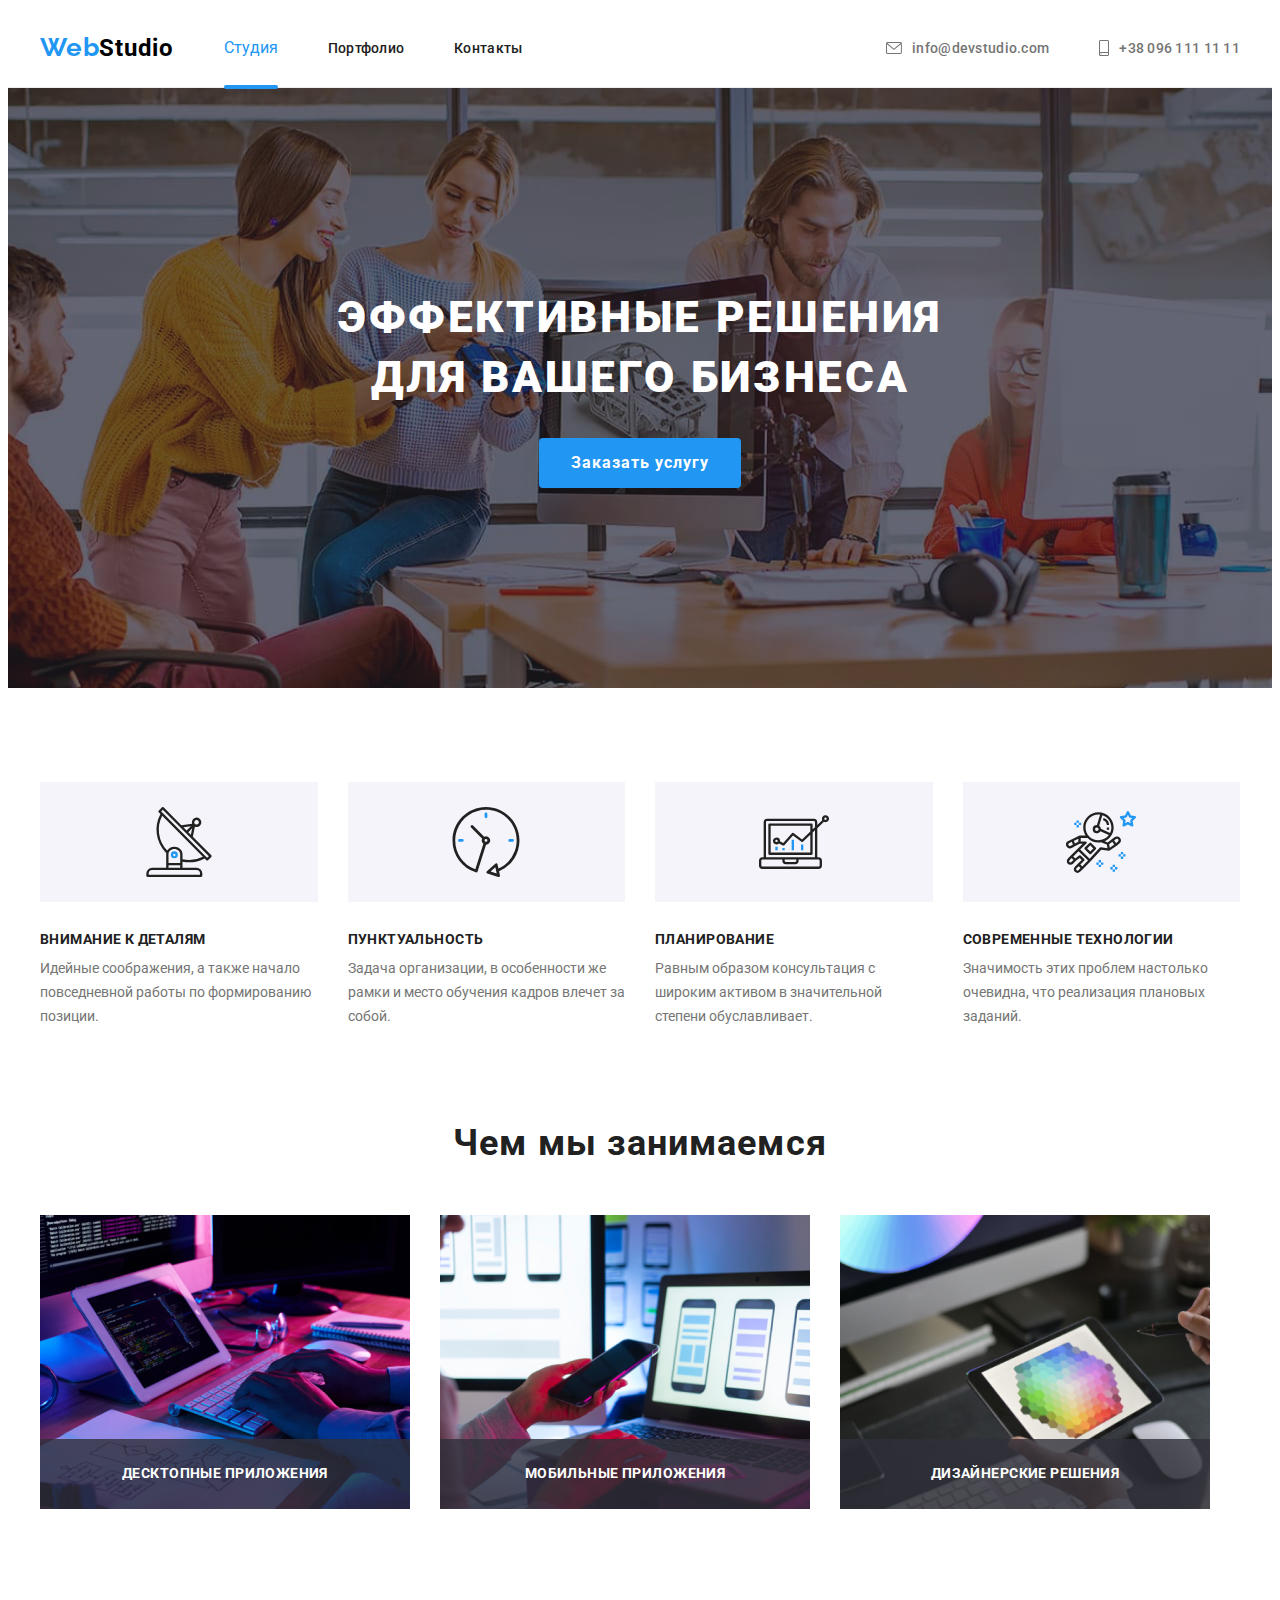
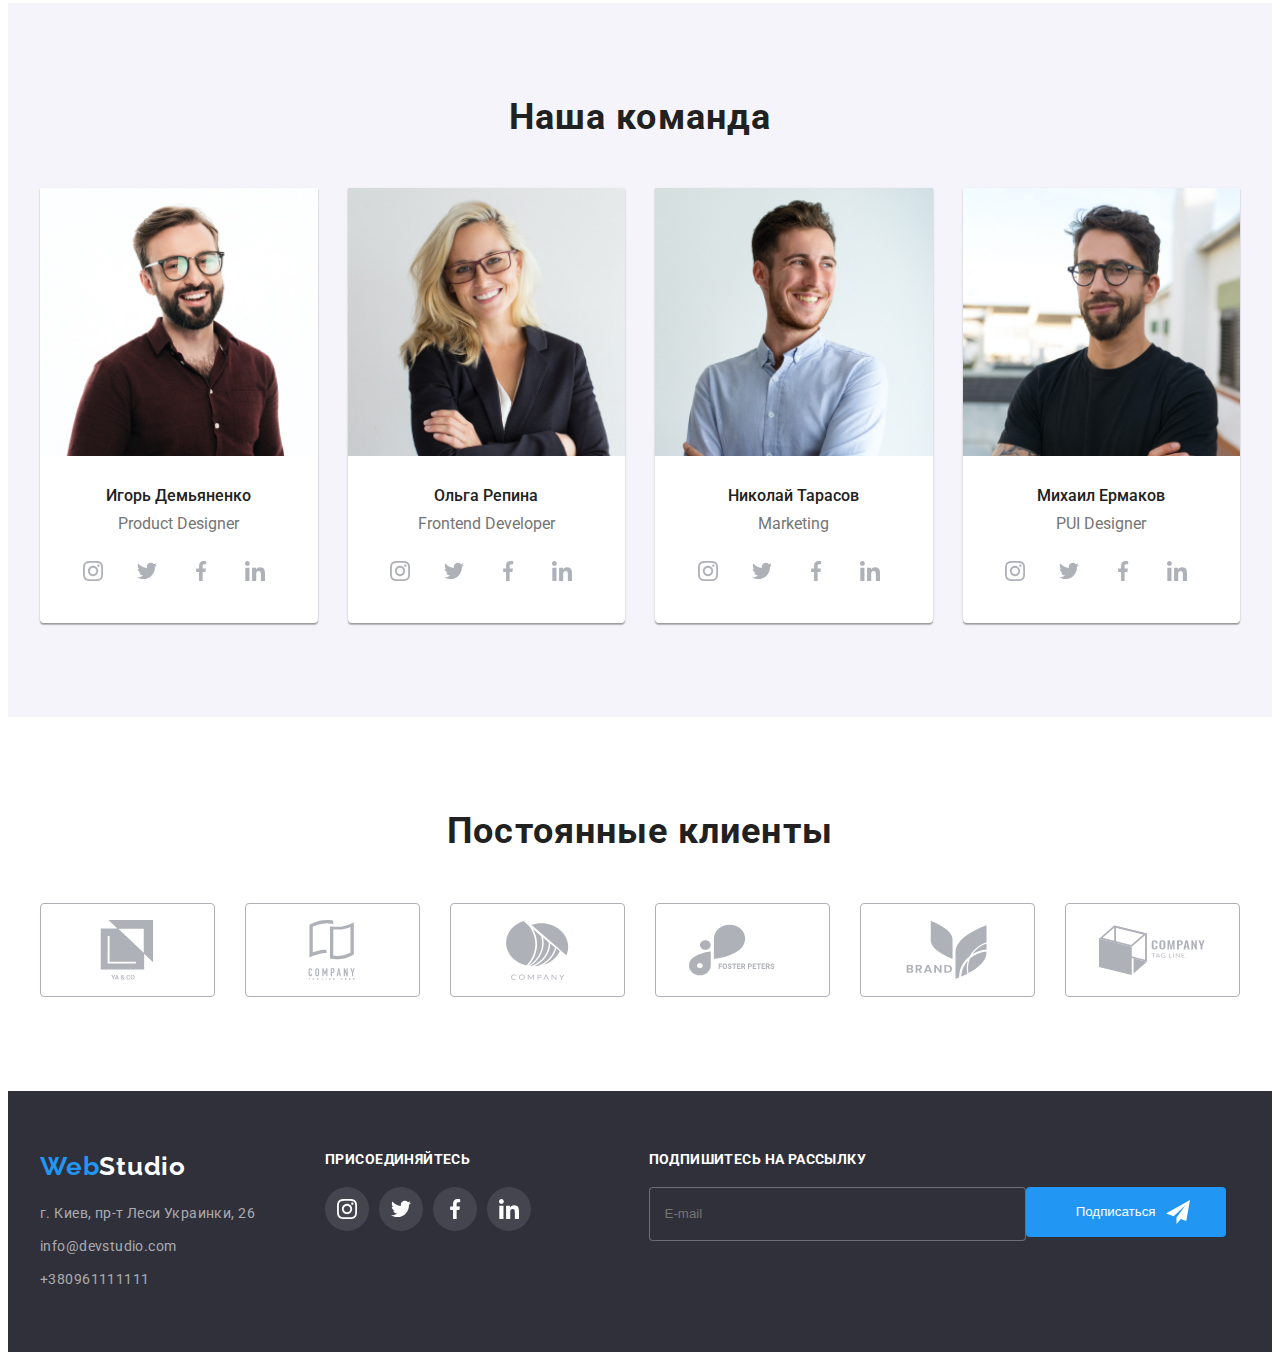
==== commit 306fbee2: "upgrade hero for 320" ====
--- a/index.html
+++ b/index.html
@@ -90,7 +90,7 @@
 
 
     <section class="hero background">
-        <div class="container">
+        <div class="hero__container">
         <h1 class="hero-title">Эффективные решения для вашего бизнеса</h1>
         <button type="button" class="button" data-modal-open>Заказать услугу</button>
         </div>
--- a/css/main.min.css
+++ b/css/main.min.css
@@ -1 +1 @@
-:root{--paragraphtextcolor: #757575;--titletextcolor: #212121;--accent: #2196F3;--cardsbcg: #FFFFFF;--teambcg: #F5F4FA;--headerbgc: #FFFFFF;--herobcg: #2F303A;--solutionsbcg: #FFFFFF;--worksbcg: #FFFFFF;--footerbcg: #2F303A;--timingfunction: cubic-bezier(0.4, 0, 0.2, 1)}p,h1,h2,h3,h4,h5,h6{margin:0}ul,ol{margin:0;padding-left:0}button{cursor:pointer}img{display:block;max-width:100%;height:auto;width:100%}body{font-family:"Roboto",sans-serif;color:#757575;background-color:#fff}ul{padding:0px;margin:0px;list-style:none}h2{margin-top:0px}h3{margin-top:0px;margin-bottom:9.4px}.container{width:100%;margin:0 auto;padding-left:15px;padding-right:15px}@media screen and (max-width: 480px){.container{width:480px}}@media screen and (max-width: 1200px){.container{width:1200px}}@media screen and (min-width: 480px){.container{width:480px}}@media screen and (min-width: 768px){.container{width:768px}}@media screen and (min-width: 1200px){.container{width:1200px}}.backdrop{position:fixed;width:1600x;top:0;left:0;right:0;bottom:0;background-color:rgba(0,0,0,.2);transition:opacity 250ms,visibility 250ms}.is-hidden{visibility:hidden;opacity:0;pointer-events:none}.modal{position:absolute;top:50%;left:50%;transform:translate(-50%, -50%);padding:40px;background-color:#fff;opacity:1;border-radius:4px;box-shadow:0px 1px 3px rgba(0,0,0,.12),0px 1px 1px rgba(0,0,0,.14),0px 2px 1px rgba(0,0,0,.2)}@media screen and (min-width: 467px){.modal{padding:40px;width:450px;height:609px}}@media screen and (min-width: 1200px){.modal{width:528px;height:581px}}.input-field{position:relative}.input-icon{position:absolute;left:12px;top:50%;transform:translateY(-50%);transition:fill 250ms var(--timingfunction)}.modal-input:focus+.input-icon{fill:var(--accent)}.modal-input:hover+.input-icon{fill:var(--accent)}.button-modal-close{position:absolute;margin:0;padding:0;top:8px;right:8px;width:30px;height:30px;display:flex;align-items:center;justify-content:center;padding:0;background-color:#fff;border:1px solid rgba(0,0,0,.1);border-radius:50%}.button-modal-close:hover,.button-modal-close:focus{fill:#2196f3}.button-close-icon{height:18px;width:18px}.modal-title{text-align:center;font-weight:700;font-size:20px;text-align:center;color:#212121;margin-bottom:12px}@media screen and (min-width: 467px){.modal-title{line-height:1.5}}@media screen and (min-width: 1200px){.modal-title{line-height:1.15}}.userdata{display:flex;flex-direction:column}.modal-input{width:100%;height:40px;border:1px solid rgba(33,33,33,.2);border-radius:4px;padding-left:35px;outline:none;transition:border-color 250ms var(--timingfunction)}.modal-input:hover,.modal-input:focus{border-color:var(--accent)}.modal-label{font-size:12px;line-height:1.166;letter-spacing:.01em;margin-bottom:4px;color:#757575}.modal-field{display:flex;flex-direction:column;margin-bottom:10px}.modal-field.comment{margin-bottom:20px}.modal-comments{height:120px;border:1px solid rgba(33,33,33,.2);border-radius:4px;resize:none;padding:12px 16px;outline:none;transition:border-color 250ms var(--timingfunction)}.modal-comments:hover,.modal-comments:focus{border-color:var(--accent)}@media screen and (min-width: 467px){.modal-comments{width:370px}}@media screen and (min-width: 1200px){.modal-comments{width:448px;height:120px}}.checkbox-field{display:flex;margin:auto;margin-bottom:30px}.policy-text{display:flex;font-weight:400;letter-spacing:.03em;margin-right:8px;align-items:center;color:#757575}.policy-text::before{content:"";width:16px;height:15px;border:2px solid #212121;border-radius:3px;margin-right:8px}@media screen and (min-width: 467px){.policy-text{width:370px;font-weight:400;font-size:12px;line-height:1.16;letter-spacing:.03em}}@media screen and (min-width: 1200px){.policy-text{font-weight:400;font-size:14px;line-height:1.71;letter-spacing:.03em}}.policy-terms{letter-spacing:.03em;text-decoration-line:underline;color:#2196f3}@media screen and (min-width: 1200px){.policy-terms{font-weight:400;font-size:14px;line-height:1.71;letter-spacing:.03em}}.checkbox:checked+.policy-text::before{background-color:var(--accent);background-image:url(../IMG/checkbox.svg);background-repeat:no-repeat;background-position:center;border:none}.visually-hidden{position:absolute;white-space:nowrap;width:1px;height:1px;overflow:hidden;border:0;padding:0;clip:rect(0 0 0 0);clip-path:inset(50%);margin:-1px}.modal-button{width:200px;height:50px;margin:auto;padding:10px 56px;font-weight:700;font-size:16px;line-height:1.88px;letter-spacing:.06em;border:rgba(0,0,0,0);box-shadow:0px 4px 4px rgba(0,0,0,.15);border-radius:4px;color:#fff;background-color:var(--accent);box-shadow:0px 1px 3px rgba(0,0,0,.12),0px 1px 1px rgba(0,0,0,.14),0px 2px 1px rgba(0,0,0,.2)}.header{border-bottom:1px solid #ececec;background-color:var(--headerbgc)}.header>.container{display:flex}.site-nav{display:flex;align-items:center}.logo{font-family:"Raleway";font-weight:700;font-size:24px;line-height:1.16;letter-spacing:.03em;color:var(--accent)}@media screen and (min-width: 1200px){.logo{font-family:"Raleway";font-weight:700;font-size:26px;line-height:1.19;letter-spacing:.03em}}.logo1{color:#000}.logo-header{font-weight:700;font-size:24px;line-height:1.16;text-align:center;letter-spacing:.03em;text-decoration:none;margin-right:50px}.nav{display:flex;align-items:center}@media screen and (max-width: 767px){.nav{display:none}}.nav__link{padding-top:30px;padding-bottom:30px;display:inline-block;font-weight:500;font-size:14px;line-height:16px;letter-spacing:.02em;text-decoration:none;color:#212121;cursor:pointer;transition:color 250ms var(--timingfunction)}.nav__link:hover,.nav__link:focus{color:var(--accent)}.nav__link-current{padding-top:30px;padding-bottom:30px;display:inline-block;color:var(--accent);text-decoration:none;transition:color 250ms var(--timingfunction)}.nav__link-current::after{content:"";display:block;position:absolute;bottom:-2px;width:100%;height:4px;border-radius:2px;opacity:1;background-color:#2196f3;transition:opacity 2000ms var(--timingfunction)}.nav__item{position:relative;padding:0px}.nav__item+.nav__item{margin-left:50px}.link{text-decoration:none}.contacts{align-items:center;margin-left:auto;padding-top:21px;padding-bottom:21px}@media screen and (max-width: 767px){.contacts{display:none}}@media screen and (min-width: 1200px){.contacts{display:inline-flex}}.contacts__item{margin-bottom:10px}.contacts__item:last-child{margin-bottom:0px}@media screen and (min-width: 1200px){.contacts__item{display:inline-flex;align-items:center;margin-left:50px;margin-bottom:0px}}.contacts__icon{margin-right:10px;fill:currentColor}.contacts__link{display:flex;align-items:center;text-decoration:none;font-weight:500;font-size:14px;line-height:16px;letter-spacing:.02em;color:#757575;transition:color 250ms var(--timingfunction)}.contacts__link:hover,.contacts__link:focus{color:var(--accent)}.mob-menu{position:fixed;background-color:#fff;z-index:1;top:0px;left:0;width:100vw;height:100vh}.mob-btn{display:block;margin-left:auto;background-color:rgba(0,0,0,0);border:none;margin-top:10px;margin-right:15px}.mob-btn:hover,.mob-btn:focus{fill:var(--accent)}@media screen and (min-width: 768px){.menu-open-btn{display:none}}.mob-nav{margin-left:40px;margin-bottom:305px}.mob-nav-item{margin-bottom:32px}.mob-nav-link{font-weight:500;font-size:40px;line-height:47px;letter-spacing:.02em;color:#212121;transition:color 250ms var(--timingfunction)}.mob-nav-link:hover,.mob-nav-link:focus{color:var(--accent)}.mob-nav__current{color:var(--accent)}.mob-contacts{margin-left:40px}.mob-contacts-item{margin-bottom:32px}.mob-contacts-item:last-child{margin-bottom:64px}.mob-contacts-tel{font-weight:500;font-size:34px;line-height:1.17;letter-spacing:.02em;color:#2196f3}.mob-contacts-mail{font-weight:500;font-size:24px;line-height:28px;letter-spacing:.02em;color:#757575}.mob-social{display:inline-flex;margin-left:40px}.mob-social-item{padding-right:10px;border-right:1px solid rgba(33,33,33,.2);margin-left:10px}.mob-social-item:last-child{border:none}.mob-social-item:first-child{margin:0}.mob-social-link{font-weight:500;font-size:18px;line-height:1.22;letter-spacing:.02em;text-decoration:none;color:#2196f3}.hero{padding-top:200px;padding-bottom:200px;text-align:center}.hero .conteiner{display:flex;width:100%;padding:0}@media screen and (min-width: 768px){.hero .conteiner{width:768px;padding-left:15px;padding-right:15px}}@media screen and (min-width: 1200px){.hero .conteiner{width:1200px}}.hero-title{max-width:696px;margin:auto;margin-bottom:30px;line-height:1.36;font-weight:900;font-size:44px;letter-spacing:.06em;text-transform:uppercase;text-align:center;color:#fff}.hero .button{min-width:200px;padding:10px 32px;border:0px solid rgba(0,0,0,0);text-align:center}.button{font-weight:700;font-size:16px;line-height:1.88;text-align:center;letter-spacing:.06em;font-family:inherit;color:#fff;background-color:var(--accent);border-radius:4px;cursor:pointer}.background{background:var(--herobcg);background-size:cover;background-repeat:no-repeat;background-position:center;margin-left:auto;margin-right:auto;max-width:1600px}@media screen and (min-width: 480px){.background{padding-top:118px;padding-bottom:118px;background-image:linear-gradient(rgba(47, 48, 58, 0.4), rgba(47, 48, 58, 0.4)),url(../IMG/hero-mob.jpg)}}@media screen and (min-width: 480px)and (min-device-pixel-ratio: 2),screen and (min-width: 480px)and (min-resolution: 192dpi),screen and (min-width: 480px)and (min-resolution: 2dppx){.background{background-image:linear-gradient(rgba(47, 48, 58, 0.4), rgba(47, 48, 58, 0.4)),url(../IMG/hero-mob-2x.jpg)}}@media screen and (min-width: 767px){.background{padding-top:118px;padding-bottom:118px;background-image:linear-gradient(rgba(47, 48, 58, 0.4), rgba(47, 48, 58, 0.4)),url(../IMG/hero-tab.jpg)}}@media screen and (min-width: 767px)and (min-device-pixel-ratio: 2),screen and (min-width: 767px)and (min-resolution: 192dpi),screen and (min-width: 767px)and (min-resolution: 2dppx){.background{background-image:linear-gradient(rgba(47, 48, 58, 0.4), rgba(47, 48, 58, 0.4)),url(../IMG/hero-tab-2x.jpg);background-size:cover}}@media screen and (min-width: 1200px){.background{padding-top:200px;padding-bottom:200px;background-image:linear-gradient(rgba(47, 48, 58, 0.4), rgba(47, 48, 58, 0.4)),url(../IMG/hero.jpg)}}@media screen and (min-width: 1200px)and (min-device-pixel-ratio: 2),screen and (min-width: 1200px)and (min-resolution: 192dpi),screen and (min-width: 1200px)and (min-resolution: 2dppx){.background{background-image:linear-gradient(rgba(47, 48, 58, 0.4), rgba(47, 48, 58, 0.4)),url(../IMG/hero-bg-2x.jpg)}}.section-solutions{padding-top:60px;padding-bottom:60px;background-color:var(--solutionsbcg)}@media screen and (min-width: 1200px){.section-solutions{padding-top:94px;padding-bottom:94px}}.solutionspar{display:flex;flex-wrap:wrap;gap:30px}.solutionspar .item{display:block;max-width:100%;height:auto;width:100%}@media screen and (min-width: 768px){.solutionspar .item{width:calc((100% - 30px)/2)}}@media screen and (min-width: 1200px){.solutionspar .item{width:calc((100% - 90px)/4)}}.solutionspar .item::before{display:block;min-height:120px;content:"";height:40px;margin-bottom:30px;background-color:#f5f4fa}.icon-antenna::before{background-repeat:no-repeat;background-position:center;background-image:url(../IMG/antenna.svg)}.icon-clock::before{background-repeat:no-repeat;background-position:center;background-image:url(../IMG/clock.svg)}.icon-diagramma::before{background-repeat:no-repeat;background-position:center;background-image:url(../IMG/vector.svg)}.icon-austronaut::before{background-repeat:no-repeat;background-position:center;background-image:url(../IMG/astronaut.svg)}.solutions-title{color:var(--titletextcolor);font-weight:700;font-size:14px;line-height:1.14;letter-spacing:.03em;text-transform:uppercase}@media screen and (max-width: 480px){.solutions-title{text-align:center}}.solutions-text{font-weight:400;font-size:14px;line-height:1.71;color:var(--paragraphtextcolor)}.section-title{margin-bottom:50px;color:var(--titletextcolor);text-align:center;font-weight:700;font-size:36px;line-height:1.16;text-align:center;letter-spacing:.03em;color:var(--titletextcolor)}.whatwedo{display:flex}.section-whatwedo{padding-bottom:94px}@media screen and (max-width: 1200px){.section-whatwedo{display:none}}.whatwedo .item{display:block}.whatwedo .item+.item{margin-left:30px}.thumb-whatwedo{position:relative}.photo-sign{display:flex;position:absolute;padding:0;margin:0;bottom:0;left:0;width:100%;height:70px;background:rgba(47,48,58,.8);font-weight:700;font-size:14px;line-height:1.14;letter-spacing:.03em;text-transform:uppercase;align-items:center;justify-content:center;color:#fff}.team{padding-top:60px;padding-bottom:60px;background-color:var(--teambcg)}@media screen and (min-width: 1200px){.team{padding-top:94px;padding-bottom:94px}}.team-list{display:flex;flex-wrap:wrap;gap:30px}.team-list .cards{display:block;max-width:100%;height:auto;width:100%;background-color:#fff;box-shadow:0px 1px 3px rgba(0,0,0,.12),0px 1px 1px rgba(0,0,0,.14),0px 2px 1px rgba(0,0,0,.2);border-radius:0px 0px 4px 4px}@media screen and (min-width: 768px){.team-list .cards{width:calc((100% - 30px)/2)}}@media screen and (min-width: 1200px){.team-list .cards{width:calc((100% - 90px)/4)}}.team-underline{padding-top:30px;padding-bottom:30px}.team .upperphotounderline{text-align:center;font-weight:500;font-size:16px;line-height:1.19;color:var(--titletextcolor)}.team .bottomphotounderline{text-align:center;font-size:16px;line-height:1.19;margin-bottom:16px;color:var(--paragraphtextcolor)}.social-info{display:flex;justify-content:center}.social{width:44px;height:44px;margin-right:10px}.social .item:last-child{margin-right:0px}.social-link{display:flex;width:100%;height:100%;border-radius:50%;align-items:center;justify-content:center;fill:#afb1b8;transition:fill 250ms var(--timingfunction),background-color 250ms var(--timingfunction)}.social-link:hover,.social-link:focus{background-color:var(--accent);fill:#fff}.clients{padding-top:60px;padding-bottom:60px}@media screen and (min-width: 1200px){.clients{padding-top:94px;padding-bottom:94px}}.clients-info{display:flex;flex-wrap:wrap;gap:30px}.clients-logo{display:block;max-width:100%;height:auto;width:100%;margin-right:0 auto}@media screen and (min-width: 480px){.clients-logo{width:calc((100% - 30px)/2)}}@media screen and (min-width: 768px){.clients-logo{width:calc((100% - 60px)/3)}}@media screen and (min-width: 1200px){.clients-logo{width:calc((100% - 150px)/6)}}.clients-link{display:flex;align-items:center;height:92px;justify-content:center;border:1px solid #afb1b8;border-radius:4px;transition:border-color 250ms var(--timingfunction)}.clients-link:hover,.clients-link:focus{border-color:var(--accent)}.clients-icons{fill:#afb1b8;transition:fill 250ms var(--timingfunction)}.clients-link:hover .clients-icons,.clients-link:focus .clients-icons{fill:var(--accent)}.nav-portfolio__button{background-color:#f5f4fa;font-weight:500;font-size:16px;line-height:1.62;text-align:center;letter-spacing:.03em;padding:6px 22px;border:1px solid rgba(0,0,0,0);border-radius:4px;color:#212121;transition:background-color 250ms var(--timingfunction),box-shadow 250ms var(--timingfunction)}.nav-portfolio__button:hover,.nav-portfolio__button:focus{box-shadow:0px 3px 1px rgba(0,0,0,.1),0px 1px 2px rgba(0,0,0,.08),0px 2px 2px rgba(0,0,0,.12);color:#fff;background-color:var(--accent)}.main-portfolio{background-color:var(--worksbcg)}@media screen and (min-width: 480px){.main-portfolio{padding-top:60px;padding-bottom:60px}}@media screen and (min-width: 1200px){.main-portfolio{padding-top:94px;padding-bottom:94px}}.nav-portfolio{justify-content:center;margin-bottom:50px;display:flex;background-color:#fff;gap:8px}@media screen and (max-width: 767px){.nav-portfolio{display:flex;flex-wrap:wrap;justify-content:flex-start;display:inline-flex}}.nav .item{position:relative}.thumb-cards{position:relative;overflow:hidden}.overlay-portfolio{position:absolute;top:0;width:100%;height:100%;padding:63px 24px;font-family:"Roboto";font-style:normal;font-weight:400;font-size:18px;line-height:1.56;letter-spacing:.03em;background-color:rgba(33,150,243,.9);color:#fff;transform:translateY(101%);transition:transform 250ms var(--timingfunction)}.cards-link:hover .overlay-portfolio{transform:translate(0)}.overlay-portfolio:hover{transform:translateY(0)}.works{padding-bottom:60px}@media screen and (min-width: 1200px){.works{padding-bottom:94px}}.works-list{display:flex;flex-wrap:wrap;gap:30px}.works-list .cards{display:block;width:100%;height:auto;width:100%}@media screen and (min-width: 768px){.works-list .cards{width:calc((100% - 30px)/2)}}@media screen and (min-width: 1200px){.works-list .cards{width:calc((100% - 60px)/3)}}.cards-link{display:block;cursor:pointer;transition:box-shadow;transition-duration:2500ms;transition-timing-function:cubic-bezier(0.23, 1, 0.32, 1)}.cards-link:hover,.cards-link:focus{box-shadow:0px 4px 4px 0px rgba(0,0,0,.25)}.works-underline{padding:20px 24px;border-bottom:1px solid #eee;border-right:1px solid #eee;border-left:1px solid #eee}.works-list .upperphotounderline{font-weight:700;font-size:18px;line-height:2;letter-spacing:.06em;color:var(--titletextcolor)}.works-list .bottomphotounderline{font-size:16px;line-height:1.88;color:var(--paragraphtextcolor)}.footer{padding-top:60px;padding-bottom:60px;padding-left:0;padding-right:0;background-color:var(--footerbcg)}.footer-logo{font-weight:700;font-size:24px;line-height:1.16;text-align:center;letter-spacing:.03em;display:inline-block;margin-bottom:20px;text-decoration:none}@media screen and (min-width: 1200px){.footer-logo{font-family:"Raleway";font-weight:700;font-size:26px;line-height:1.19;letter-spacing:.03em}}.logo2{font-family:"Raleway";font-style:normal;font-weight:700;font-size:26px;line-height:1.19;letter-spacing:.03em;color:#fff}.footercontacts{margin-right:auto}@media screen and (min-width: 1200px){.footercontacts{text-align:center;flex-direction:column;display:flex;align-items:flex-start}}.footercontacts__item:not(:last-child){margin-bottom:9px}.footercontacts__connect:hover,.footercontacts__connect:focus{color:var(--accent);transition:250ms var(--timingfunction)}.footercontacts__connect{font-style:normal;font-weight:400;font-size:14px;line-height:1.71;letter-spacing:.03em;color:rgba(255,255,255,.6);text-decoration:none;transition:color 250ms var(--timingfunction)}.footer .container{align-items:center}.adress{margin-bottom:60px}@media screen and (max-width: 767px){.adress{text-align:center;margin-right:0}}@media screen and (min-width: 768px){.adress{text-align:center;margin-right:165px;margin-bottom:60px}}@media screen and (min-width: 1200px){.adress{text-align:center;margin-right:70px;margin-bottom:0px;flex-direction:column;display:flex;align-items:flex-start}}.footer-title{font-weight:700;font-size:14px;line-height:16px;letter-spacing:.03em;text-transform:uppercase;margin-bottom:20px;color:#fff}@media screen and (max-width: 1199px){.footer-title{text-align:center}}.footer-join{display:block;padding-left:0}@media screen and (max-width: 768px){.footer-join{margin-bottom:60px}}@media screen and (min-width: 1200px){.footer-join{margin-right:103px}}.soc{display:flex;justify-content:center;fill:#fff}.soc__footer{margin-left:10px;width:44px;height:44px}.soc__footer:first-child{margin-left:0px}.soc__link{display:flex;width:100%;height:100%;border-radius:50%;align-items:center;justify-content:center;background-color:rgba(255,255,255,.1);fill:#fff;transition:background-color 250ms var(--timingfunction)}.soc__link:hover,.soc__link:focus{background-color:var(--accent)}.soc__icons{fill:#fff}.footer-submit{align-items:baseline;justify-content:center}@media screen and (min-width: 1200px){.footer-submit{margin-right:auto}}@media screen and (max-width: 1199px){.footer-form{display:flex;flex-direction:column;align-items:center}}@media screen and (min-width: 1200px){.footer-form{display:flex;min-width:358px}}.footer-submit__email{height:50px;border:1px solid rgba(255,255,255,.3);border-radius:4px;background-color:var(--footerbcg);margin-right:12px;padding-left:15px;color:#fff}@media screen and (min-width: 480px){.footer-submit__email{width:450px}}@media screen and (min-width: 768px){.footer-submit__email{width:450px}}@media screen and (max-width: 1199px){.footer-submit__email{margin-bottom:20px}}@media screen and (min-width: 1200px){.footer-submit__email{width:358px;margin-bottom:20px}}.footer-submit__button{display:inline-flex;width:200px;height:50px;border:rgba(0,0,0,0);align-items:center;justify-content:center;border-radius:4px;border:1px solid rgba(0,0,0,0);color:#fff;background-color:var(--accent)}.footer-submit__button::after{display:block;content:"";width:24px;height:24px;margin-left:5px;background-repeat:no-repeat;background-position:center}.icon-icon-send{margin-left:10px}@media screen and (min-width: 1200px){.container-tab{display:flex;margin-right:auto}}.container-mob{justify-content:center}@media screen and (min-width: 768px){.container-mob{display:flex}}@media screen and (min-width: 1200px){.container-mob{display:flex;margin-right:auto}}/*# sourceMappingURL=main.min.css.map */+:root{--paragraphtextcolor: #757575;--titletextcolor: #212121;--accent: #2196F3;--cardsbcg: #FFFFFF;--teambcg: #F5F4FA;--headerbgc: #FFFFFF;--herobcg: #2F303A;--solutionsbcg: #FFFFFF;--worksbcg: #FFFFFF;--footerbcg: #2F303A;--timingfunction: cubic-bezier(0.4, 0, 0.2, 1)}p,h1,h2,h3,h4,h5,h6{margin:0}ul,ol{margin:0;padding-left:0}button{cursor:pointer}img{display:block;max-width:100%;height:auto;width:100%}body{font-family:"Roboto",sans-serif;color:#757575;background-color:#fff}ul{padding:0px;margin:0px;list-style:none}h2{margin-top:0px}h3{margin-top:0px;margin-bottom:9.4px}.container{width:100%;margin:0 auto;padding-left:15px;padding-right:15px}@media screen and (max-width: 480px){.container{width:480px}}@media screen and (max-width: 1200px){.container{width:1200px}}@media screen and (min-width: 320px){.container{width:320px}}@media screen and (min-width: 480px){.container{width:480px}}@media screen and (min-width: 768px){.container{width:768px}}@media screen and (min-width: 1200px){.container{width:1200px}}.backdrop{position:fixed;width:1600x;top:0;left:0;right:0;bottom:0;background-color:rgba(0,0,0,.2);transition:opacity 250ms,visibility 250ms}.is-hidden{visibility:hidden;opacity:0;pointer-events:none}.modal{position:absolute;top:50%;left:50%;transform:translate(-50%, -50%);padding:40px;background-color:#fff;opacity:1;border-radius:4px;box-shadow:0px 1px 3px rgba(0,0,0,.12),0px 1px 1px rgba(0,0,0,.14),0px 2px 1px rgba(0,0,0,.2)}@media screen and (min-width: 467px){.modal{padding:40px;width:450px;height:609px}}@media screen and (min-width: 1200px){.modal{width:528px;height:581px}}.input-field{position:relative}.input-icon{position:absolute;left:12px;top:50%;transform:translateY(-50%);transition:fill 250ms var(--timingfunction)}.modal-input:focus+.input-icon{fill:var(--accent)}.modal-input:hover+.input-icon{fill:var(--accent)}.button-modal-close{position:absolute;margin:0;padding:0;top:8px;right:8px;width:30px;height:30px;display:flex;align-items:center;justify-content:center;padding:0;background-color:#fff;border:1px solid rgba(0,0,0,.1);border-radius:50%}.button-modal-close:hover,.button-modal-close:focus{fill:#2196f3}.button-close-icon{height:18px;width:18px}.modal-title{text-align:center;font-weight:700;font-size:20px;text-align:center;color:#212121;margin-bottom:12px}@media screen and (min-width: 467px){.modal-title{line-height:1.5}}@media screen and (min-width: 1200px){.modal-title{line-height:1.15}}.userdata{display:flex;flex-direction:column}.modal-input{width:100%;height:40px;border:1px solid rgba(33,33,33,.2);border-radius:4px;padding-left:35px;outline:none;transition:border-color 250ms var(--timingfunction)}.modal-input:hover,.modal-input:focus{border-color:var(--accent)}.modal-label{font-size:12px;line-height:1.166;letter-spacing:.01em;margin-bottom:4px;color:#757575}.modal-field{display:flex;flex-direction:column;margin-bottom:10px}.modal-field.comment{margin-bottom:20px}.modal-comments{height:120px;border:1px solid rgba(33,33,33,.2);border-radius:4px;resize:none;padding:12px 16px;outline:none;transition:border-color 250ms var(--timingfunction)}.modal-comments:hover,.modal-comments:focus{border-color:var(--accent)}@media screen and (min-width: 467px){.modal-comments{width:370px}}@media screen and (min-width: 1200px){.modal-comments{width:448px;height:120px}}.checkbox-field{display:flex;margin:auto;margin-bottom:30px}.policy-text{display:flex;font-weight:400;letter-spacing:.03em;margin-right:8px;align-items:center;color:#757575}.policy-text::before{content:"";width:16px;height:15px;border:2px solid #212121;border-radius:3px;margin-right:8px}@media screen and (min-width: 467px){.policy-text{width:370px;font-weight:400;font-size:12px;line-height:1.16;letter-spacing:.03em}}@media screen and (min-width: 1200px){.policy-text{width:auto;font-weight:400;font-size:14px;line-height:1.71;letter-spacing:.03em}}.policy-terms{letter-spacing:.03em;text-decoration-line:underline;color:#2196f3}@media screen and (min-width: 1200px){.policy-terms{font-weight:400;font-size:14px;line-height:1.71;letter-spacing:.03em}}.checkbox:checked+.policy-text::before{background-color:var(--accent);background-image:url(../IMG/checkbox.svg);background-repeat:no-repeat;background-position:center;border:none}.visually-hidden{position:absolute;white-space:nowrap;width:1px;height:1px;overflow:hidden;border:0;padding:0;clip:rect(0 0 0 0);clip-path:inset(50%);margin:-1px}.modal-button{width:200px;height:50px;margin:auto;padding:10px 56px;font-weight:700;font-size:16px;line-height:1.88px;letter-spacing:.06em;border:rgba(0,0,0,0);box-shadow:0px 4px 4px rgba(0,0,0,.15);border-radius:4px;color:#fff;background-color:var(--accent);box-shadow:0px 1px 3px rgba(0,0,0,.12),0px 1px 1px rgba(0,0,0,.14),0px 2px 1px rgba(0,0,0,.2)}.header{border-bottom:1px solid #ececec;background-color:var(--headerbgc)}.header>.container{display:flex}.site-nav{display:flex;align-items:center}.logo{font-family:"Raleway";font-weight:700;font-size:24px;line-height:1.16;letter-spacing:.03em;color:var(--accent)}@media screen and (min-width: 1200px){.logo{font-family:"Raleway";font-weight:700;font-size:26px;line-height:1.19;letter-spacing:.03em}}.logo1{color:#000}.logo-header{font-weight:700;font-size:24px;line-height:1.16;text-align:center;letter-spacing:.03em;text-decoration:none;margin-right:50px}.nav{display:flex;align-items:center}@media screen and (max-width: 767px){.nav{display:none}}.nav__link{padding-top:30px;padding-bottom:30px;display:inline-block;font-weight:500;font-size:14px;line-height:16px;letter-spacing:.02em;text-decoration:none;color:#212121;cursor:pointer;transition:color 250ms var(--timingfunction)}.nav__link:hover,.nav__link:focus{color:var(--accent)}.nav__link-current{padding-top:30px;padding-bottom:30px;display:inline-block;color:var(--accent);text-decoration:none;transition:color 250ms var(--timingfunction)}.nav__link-current::after{content:"";display:block;position:absolute;bottom:-2px;width:100%;height:4px;border-radius:2px;opacity:1;background-color:#2196f3;transition:opacity 2000ms var(--timingfunction)}.nav__item{position:relative;padding:0px}.nav__item+.nav__item{margin-left:50px}.link{text-decoration:none}.contacts{align-items:center;margin-left:auto;padding-top:21px;padding-bottom:21px}@media screen and (max-width: 767px){.contacts{display:none}}@media screen and (min-width: 1200px){.contacts{display:inline-flex}}.contacts__item{margin-bottom:10px}.contacts__item:last-child{margin-bottom:0px}@media screen and (min-width: 1200px){.contacts__item{display:inline-flex;align-items:center;margin-left:50px;margin-bottom:0px}}.contacts__icon{margin-right:10px;fill:currentColor}.contacts__link{display:flex;align-items:center;text-decoration:none;font-weight:500;font-size:14px;line-height:16px;letter-spacing:.02em;color:#757575;transition:color 250ms var(--timingfunction)}.contacts__link:hover,.contacts__link:focus{color:var(--accent)}.mob-menu{position:fixed;background-color:#fff;z-index:1;top:0px;left:0;width:100vw;height:100vh}.mob-btn{display:block;margin-left:auto;background-color:rgba(0,0,0,0);border:none;margin-top:10px;margin-right:15px}.mob-btn:hover,.mob-btn:focus{fill:var(--accent)}@media screen and (min-width: 768px){.menu-open-btn{display:none}}.mob-nav{margin-left:40px;margin-bottom:305px}.mob-nav-item{margin-bottom:32px}.mob-nav-link{font-weight:500;font-size:40px;line-height:47px;letter-spacing:.02em;color:#212121;transition:color 250ms var(--timingfunction)}.mob-nav-link:hover,.mob-nav-link:focus{color:var(--accent)}.mob-nav__current{color:var(--accent)}.mob-contacts{margin-left:40px}.mob-contacts-item{margin-bottom:32px}.mob-contacts-item:last-child{margin-bottom:64px}.mob-contacts-tel{font-weight:500;font-size:34px;line-height:1.17;letter-spacing:.02em;color:#2196f3}.mob-contacts-mail{font-weight:500;font-size:24px;line-height:28px;letter-spacing:.02em;color:#757575}.mob-social{display:inline-flex;margin-left:40px}.mob-social-item{padding-right:10px;border-right:1px solid rgba(33,33,33,.2);margin-left:10px}.mob-social-item:last-child{border:none}.mob-social-item:first-child{margin:0}.mob-social-link{font-weight:500;font-size:18px;line-height:1.22;letter-spacing:.02em;text-decoration:none;color:#2196f3}.hero{padding-top:200px;padding-bottom:200px;text-align:center}@media screen and (min-width: 320px){.hero .container{display:flex;width:320px;padding-left:15px;padding-right:15px}}@media screen and (min-width: 768px){.hero .container{width:768px;padding-left:15px;padding-right:15px}}@media screen and (min-width: 1200px){.hero .container{width:1200px}}.hero-title{max-width:696px;margin:auto;margin-bottom:30px;line-height:1.36;font-weight:900;font-size:44px;letter-spacing:.06em;text-transform:uppercase;text-align:center;color:#fff}.hero .button{min-width:200px;padding:10px 32px;border:0px solid rgba(0,0,0,0);text-align:center}.button{font-weight:700;font-size:16px;line-height:1.88;text-align:center;letter-spacing:.06em;font-family:inherit;color:#fff;background-color:var(--accent);border-radius:4px;cursor:pointer}.background{background:var(--herobcg);background-size:cover;background-repeat:no-repeat;background-position:center;margin-left:auto;margin-right:auto;max-width:1600px}@media screen and (min-width: 320px){.background{padding-top:118px;padding-bottom:118px;background-image:linear-gradient(rgba(47, 48, 58, 0.4), rgba(47, 48, 58, 0.4)),url(../IMG/hero-mob.jpg)}}@media screen and (min-width: 320px)and (min-device-pixel-ratio: 2),screen and (min-width: 320px)and (min-resolution: 192dpi),screen and (min-width: 320px)and (min-resolution: 2dppx){.background{background-image:linear-gradient(rgba(47, 48, 58, 0.4), rgba(47, 48, 58, 0.4)),url(../IMG/hero-mob-2x.jpg)}}@media screen and (min-width: 480px){.background{padding-top:118px;padding-bottom:118px;background-image:linear-gradient(rgba(47, 48, 58, 0.4), rgba(47, 48, 58, 0.4)),url(../IMG/hero-mob.jpg)}}@media screen and (min-width: 480px)and (min-device-pixel-ratio: 2),screen and (min-width: 480px)and (min-resolution: 192dpi),screen and (min-width: 480px)and (min-resolution: 2dppx){.background{background-image:linear-gradient(rgba(47, 48, 58, 0.4), rgba(47, 48, 58, 0.4)),url(../IMG/hero-mob-2x.jpg)}}@media screen and (min-width: 767px){.background{padding-top:118px;padding-bottom:118px;background-image:linear-gradient(rgba(47, 48, 58, 0.4), rgba(47, 48, 58, 0.4)),url(../IMG/hero-tab.jpg)}}@media screen and (min-width: 767px)and (min-device-pixel-ratio: 2),screen and (min-width: 767px)and (min-resolution: 192dpi),screen and (min-width: 767px)and (min-resolution: 2dppx){.background{background-image:linear-gradient(rgba(47, 48, 58, 0.4), rgba(47, 48, 58, 0.4)),url(../IMG/hero-tab-2x.jpg);background-size:cover}}@media screen and (min-width: 1200px){.background{padding-top:200px;padding-bottom:200px;background-image:linear-gradient(rgba(47, 48, 58, 0.4), rgba(47, 48, 58, 0.4)),url(../IMG/hero.jpg)}}@media screen and (min-width: 1200px)and (min-device-pixel-ratio: 2),screen and (min-width: 1200px)and (min-resolution: 192dpi),screen and (min-width: 1200px)and (min-resolution: 2dppx){.background{background-image:linear-gradient(rgba(47, 48, 58, 0.4), rgba(47, 48, 58, 0.4)),url(../IMG/hero-bg-2x.jpg)}}.section-solutions{padding-top:60px;padding-bottom:60px;background-color:var(--solutionsbcg)}@media screen and (min-width: 1200px){.section-solutions{padding-top:94px;padding-bottom:94px}}.solutionspar{display:flex;flex-wrap:wrap;gap:30px}.solutionspar .item{display:block;max-width:100%;height:auto;width:100%}@media screen and (min-width: 768px){.solutionspar .item{width:calc((100% - 30px)/2)}}@media screen and (min-width: 1200px){.solutionspar .item{width:calc((100% - 90px)/4)}}.solutionspar .item::before{display:block;min-height:120px;content:"";height:40px;margin-bottom:30px;background-color:#f5f4fa}.icon-antenna::before{background-repeat:no-repeat;background-position:center;background-image:url(../IMG/antenna.svg)}.icon-clock::before{background-repeat:no-repeat;background-position:center;background-image:url(../IMG/clock.svg)}.icon-diagramma::before{background-repeat:no-repeat;background-position:center;background-image:url(../IMG/vector.svg)}.icon-austronaut::before{background-repeat:no-repeat;background-position:center;background-image:url(../IMG/astronaut.svg)}.solutions-title{color:var(--titletextcolor);font-weight:700;font-size:14px;line-height:1.14;letter-spacing:.03em;text-transform:uppercase}@media screen and (max-width: 480px){.solutions-title{text-align:center}}.solutions-text{font-weight:400;font-size:14px;line-height:1.71;color:var(--paragraphtextcolor)}.section-title{margin-bottom:50px;color:var(--titletextcolor);text-align:center;font-weight:700;font-size:36px;line-height:1.16;text-align:center;letter-spacing:.03em;color:var(--titletextcolor)}.whatwedo{display:flex}.section-whatwedo{padding-bottom:94px}@media screen and (max-width: 1200px){.section-whatwedo{display:none}}.whatwedo .item{display:block}.whatwedo .item+.item{margin-left:30px}.thumb-whatwedo{position:relative}.photo-sign{display:flex;position:absolute;padding:0;margin:0;bottom:0;left:0;width:100%;height:70px;background:rgba(47,48,58,.8);font-weight:700;font-size:14px;line-height:1.14;letter-spacing:.03em;text-transform:uppercase;align-items:center;justify-content:center;color:#fff}.team{padding-top:60px;padding-bottom:60px;background-color:var(--teambcg)}@media screen and (min-width: 1200px){.team{padding-top:94px;padding-bottom:94px}}.team-list{display:flex;flex-wrap:wrap;gap:30px}.team-list .cards{display:block;max-width:100%;height:auto;width:100%;background-color:#fff;box-shadow:0px 1px 3px rgba(0,0,0,.12),0px 1px 1px rgba(0,0,0,.14),0px 2px 1px rgba(0,0,0,.2);border-radius:0px 0px 4px 4px}@media screen and (min-width: 768px){.team-list .cards{width:calc((100% - 30px)/2)}}@media screen and (min-width: 1200px){.team-list .cards{width:calc((100% - 90px)/4)}}.team-underline{padding-top:30px;padding-bottom:30px}.team .upperphotounderline{text-align:center;font-weight:500;font-size:16px;line-height:1.19;color:var(--titletextcolor)}.team .bottomphotounderline{text-align:center;font-size:16px;line-height:1.19;margin-bottom:16px;color:var(--paragraphtextcolor)}.social-info{display:flex;justify-content:center}.social{width:44px;height:44px;margin-right:10px}.social .item:last-child{margin-right:0px}.social-link{display:flex;width:100%;height:100%;border-radius:50%;align-items:center;justify-content:center;fill:#afb1b8;transition:fill 250ms var(--timingfunction),background-color 250ms var(--timingfunction)}.social-link:hover,.social-link:focus{background-color:var(--accent);fill:#fff}.clients{padding-top:60px;padding-bottom:60px}@media screen and (min-width: 1200px){.clients{padding-top:94px;padding-bottom:94px}}.clients-info{display:flex;flex-wrap:wrap;gap:30px}.clients-logo{display:block;max-width:100%;height:auto;width:100%;margin-right:0 auto}@media screen and (min-width: 480px){.clients-logo{width:calc((100% - 30px)/2)}}@media screen and (min-width: 768px){.clients-logo{width:calc((100% - 60px)/3)}}@media screen and (min-width: 1200px){.clients-logo{width:calc((100% - 150px)/6)}}.clients-link{display:flex;align-items:center;height:92px;justify-content:center;border:1px solid #afb1b8;border-radius:4px;transition:border-color 250ms var(--timingfunction)}.clients-link:hover,.clients-link:focus{border-color:var(--accent)}.clients-icons{fill:#afb1b8;transition:fill 250ms var(--timingfunction)}.clients-link:hover .clients-icons,.clients-link:focus .clients-icons{fill:var(--accent)}.nav-portfolio__button{background-color:#f5f4fa;font-weight:500;font-size:16px;line-height:1.62;text-align:center;letter-spacing:.03em;padding:6px 22px;border:1px solid rgba(0,0,0,0);border-radius:4px;color:#212121;transition:background-color 250ms var(--timingfunction),box-shadow 250ms var(--timingfunction)}.nav-portfolio__button:hover,.nav-portfolio__button:focus{box-shadow:0px 3px 1px rgba(0,0,0,.1),0px 1px 2px rgba(0,0,0,.08),0px 2px 2px rgba(0,0,0,.12);color:#fff;background-color:var(--accent)}.main-portfolio{background-color:var(--worksbcg)}@media screen and (min-width: 480px){.main-portfolio{padding-top:60px;padding-bottom:60px}}@media screen and (min-width: 1200px){.main-portfolio{padding-top:94px;padding-bottom:94px}}.nav-portfolio{justify-content:center;margin-bottom:50px;display:flex;background-color:#fff;gap:8px}@media screen and (max-width: 767px){.nav-portfolio{display:flex;flex-wrap:wrap;justify-content:flex-start;display:inline-flex}}.nav .item{position:relative}.thumb-cards{position:relative;overflow:hidden}.overlay-portfolio{position:absolute;top:0;width:100%;height:100%;padding:63px 24px;font-family:"Roboto";font-style:normal;font-weight:400;font-size:18px;line-height:1.56;letter-spacing:.03em;background-color:rgba(33,150,243,.9);color:#fff;transform:translateY(101%);transition:transform 250ms var(--timingfunction)}.cards-link:hover .overlay-portfolio{transform:translate(0)}.overlay-portfolio:hover{transform:translateY(0)}.works{padding-bottom:60px}@media screen and (min-width: 1200px){.works{padding-bottom:94px}}.works-list{display:flex;flex-wrap:wrap;gap:30px}.works-list .cards{display:block;width:100%;height:auto;width:100%}@media screen and (min-width: 768px){.works-list .cards{width:calc((100% - 30px)/2)}}@media screen and (min-width: 1200px){.works-list .cards{width:calc((100% - 60px)/3)}}.cards-link{display:block;cursor:pointer;transition:box-shadow;transition-duration:2500ms;transition-timing-function:cubic-bezier(0.23, 1, 0.32, 1)}.cards-link:hover,.cards-link:focus{box-shadow:0px 4px 4px 0px rgba(0,0,0,.25)}.works-underline{padding:20px 24px;border-bottom:1px solid #eee;border-right:1px solid #eee;border-left:1px solid #eee}.works-list .upperphotounderline{font-weight:700;font-size:18px;line-height:2;letter-spacing:.06em;color:var(--titletextcolor)}.works-list .bottomphotounderline{font-size:16px;line-height:1.88;color:var(--paragraphtextcolor)}.footer{padding-top:60px;padding-bottom:60px;padding-left:0;padding-right:0;background-color:var(--footerbcg)}.footer-logo{font-weight:700;font-size:24px;line-height:1.16;text-align:center;letter-spacing:.03em;display:inline-block;margin-bottom:20px;text-decoration:none}@media screen and (min-width: 1200px){.footer-logo{font-family:"Raleway";font-weight:700;font-size:26px;line-height:1.19;letter-spacing:.03em}}.logo2{font-family:"Raleway";font-style:normal;font-weight:700;font-size:26px;line-height:1.19;letter-spacing:.03em;color:#fff}.footercontacts{margin-right:auto}@media screen and (min-width: 1200px){.footercontacts{text-align:center;flex-direction:column;display:flex;align-items:flex-start}}.footercontacts__item:not(:last-child){margin-bottom:9px}.footercontacts__connect:hover,.footercontacts__connect:focus{color:var(--accent);transition:250ms var(--timingfunction)}.footercontacts__connect{font-style:normal;font-weight:400;font-size:14px;line-height:1.71;letter-spacing:.03em;color:rgba(255,255,255,.6);text-decoration:none;transition:color 250ms var(--timingfunction)}.footer .container{align-items:center}.adress{margin-bottom:60px}@media screen and (max-width: 767px){.adress{text-align:center;margin-right:0}}@media screen and (min-width: 768px){.adress{text-align:center;margin-right:165px;margin-bottom:60px}}@media screen and (min-width: 1200px){.adress{text-align:center;margin-right:70px;margin-bottom:0px;flex-direction:column;display:flex;align-items:flex-start}}.footer-title{font-weight:700;font-size:14px;line-height:16px;letter-spacing:.03em;text-transform:uppercase;margin-bottom:20px;color:#fff}@media screen and (max-width: 1199px){.footer-title{text-align:center}}.footer-join{display:block;padding-left:0}@media screen and (max-width: 768px){.footer-join{margin-bottom:60px}}@media screen and (min-width: 1200px){.footer-join{margin-right:103px}}.soc{display:flex;justify-content:center;fill:#fff}.soc__footer{margin-left:10px;width:44px;height:44px}.soc__footer:first-child{margin-left:0px}.soc__link{display:flex;width:100%;height:100%;border-radius:50%;align-items:center;justify-content:center;background-color:rgba(255,255,255,.1);fill:#fff;transition:background-color 250ms var(--timingfunction)}.soc__link:hover,.soc__link:focus{background-color:var(--accent)}.soc__icons{fill:#fff}.footer-submit{align-items:baseline;justify-content:center}@media screen and (min-width: 1200px){.footer-submit{margin-right:auto}}@media screen and (max-width: 1199px){.footer-form{display:flex;flex-direction:column;align-items:center}}@media screen and (min-width: 1200px){.footer-form{display:flex;min-width:358px}}.footer-submit__email{height:50px;border:1px solid rgba(255,255,255,.3);border-radius:4px;background-color:var(--footerbcg);margin-right:12px;padding-left:15px;color:#fff}@media screen and (min-width: 320px){.footer-submit__email{width:100%;margin:0 auto}}@media screen and (min-width: 480px){.footer-submit__email{width:450px}}@media screen and (min-width: 768px){.footer-submit__email{width:450px}}@media screen and (max-width: 1199px){.footer-submit__email{margin-bottom:20px}}@media screen and (min-width: 1200px){.footer-submit__email{width:358px;margin-bottom:20px}}.footer-submit__button{display:inline-flex;width:200px;height:50px;border:rgba(0,0,0,0);align-items:center;justify-content:flex-end;border-radius:4px;border:1px solid rgba(0,0,0,0);color:#fff;background-color:var(--accent)}.footer-submit__button::after{display:block;content:"";width:24px;height:24px;margin-left:5px;background-repeat:no-repeat;background-position:center}.icon-icon-send{margin-left:10px}@media screen and (min-width: 1200px){.container-tab{display:flex;margin-right:auto}}.container-mob{justify-content:center}@media screen and (min-width: 768px){.container-mob{display:flex}}@media screen and (min-width: 1200px){.container-mob{display:flex;margin-right:auto}}/*# sourceMappingURL=main.min.css.map */